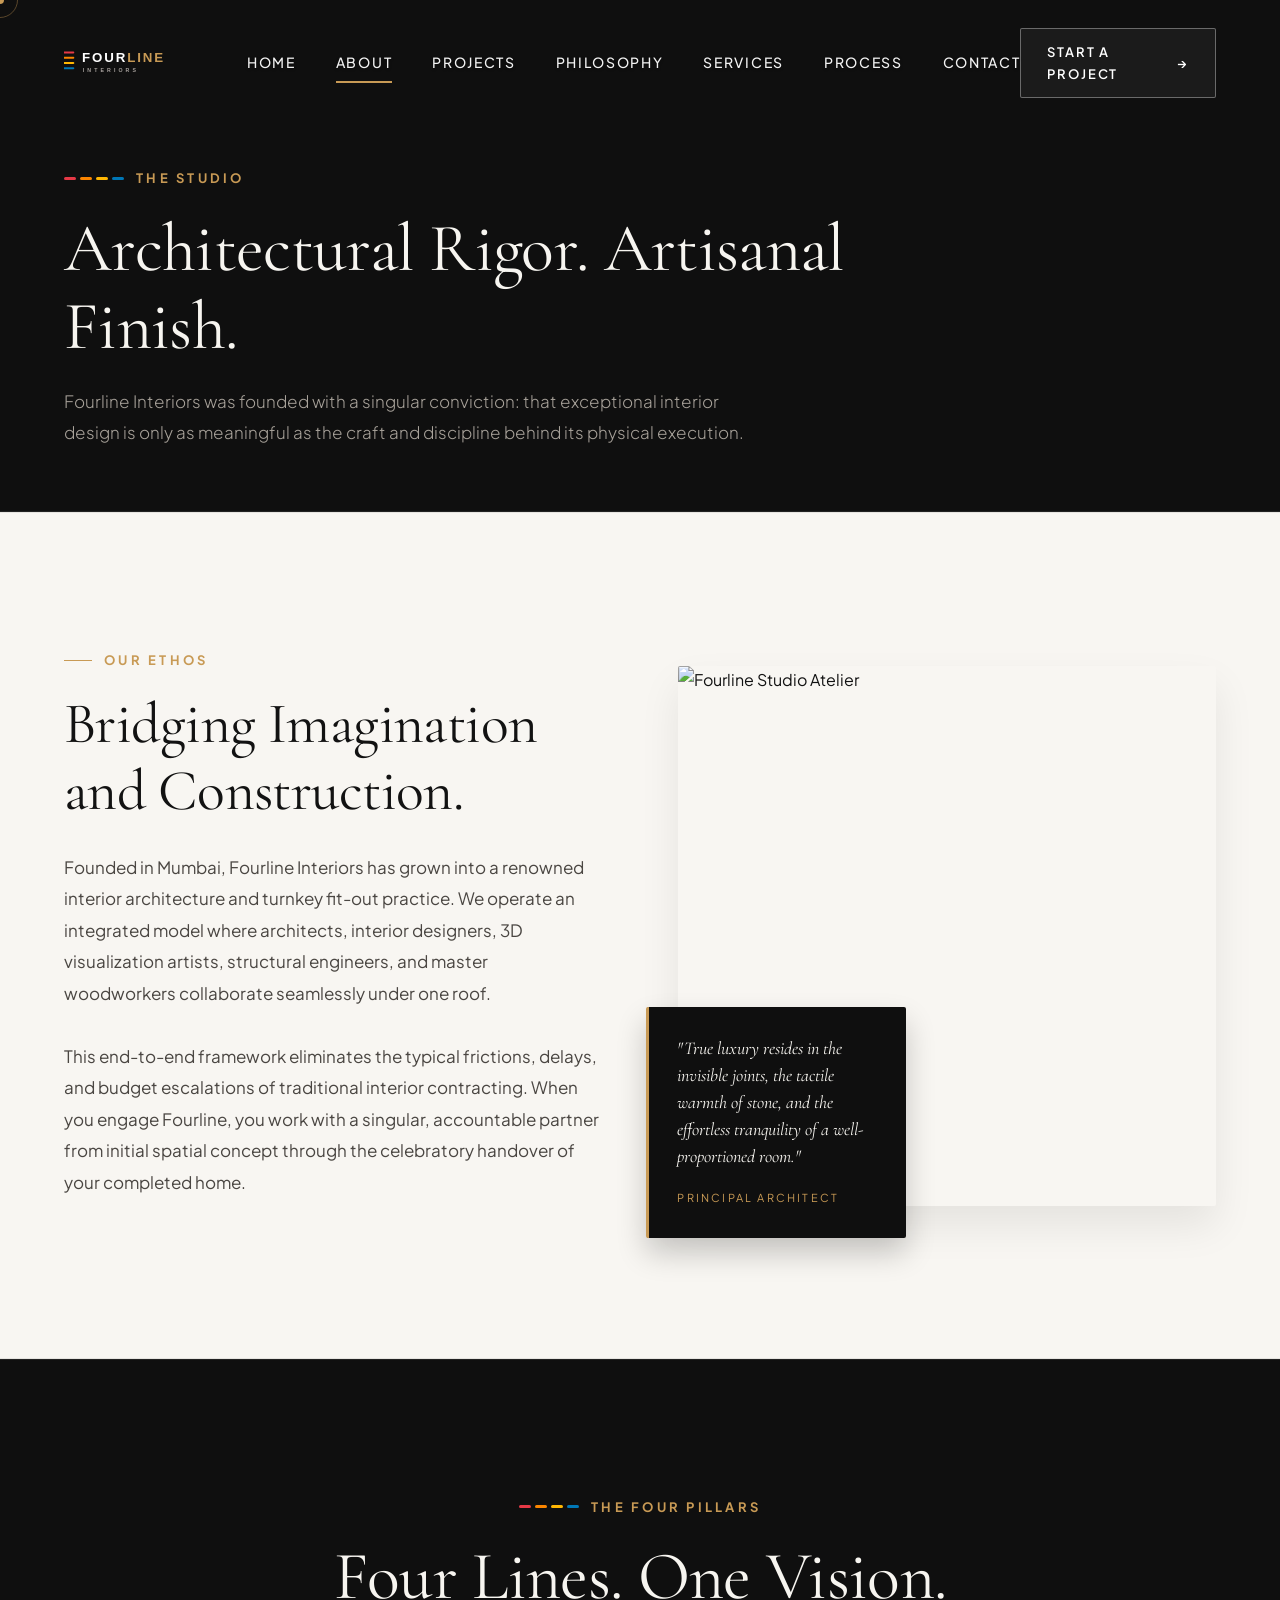
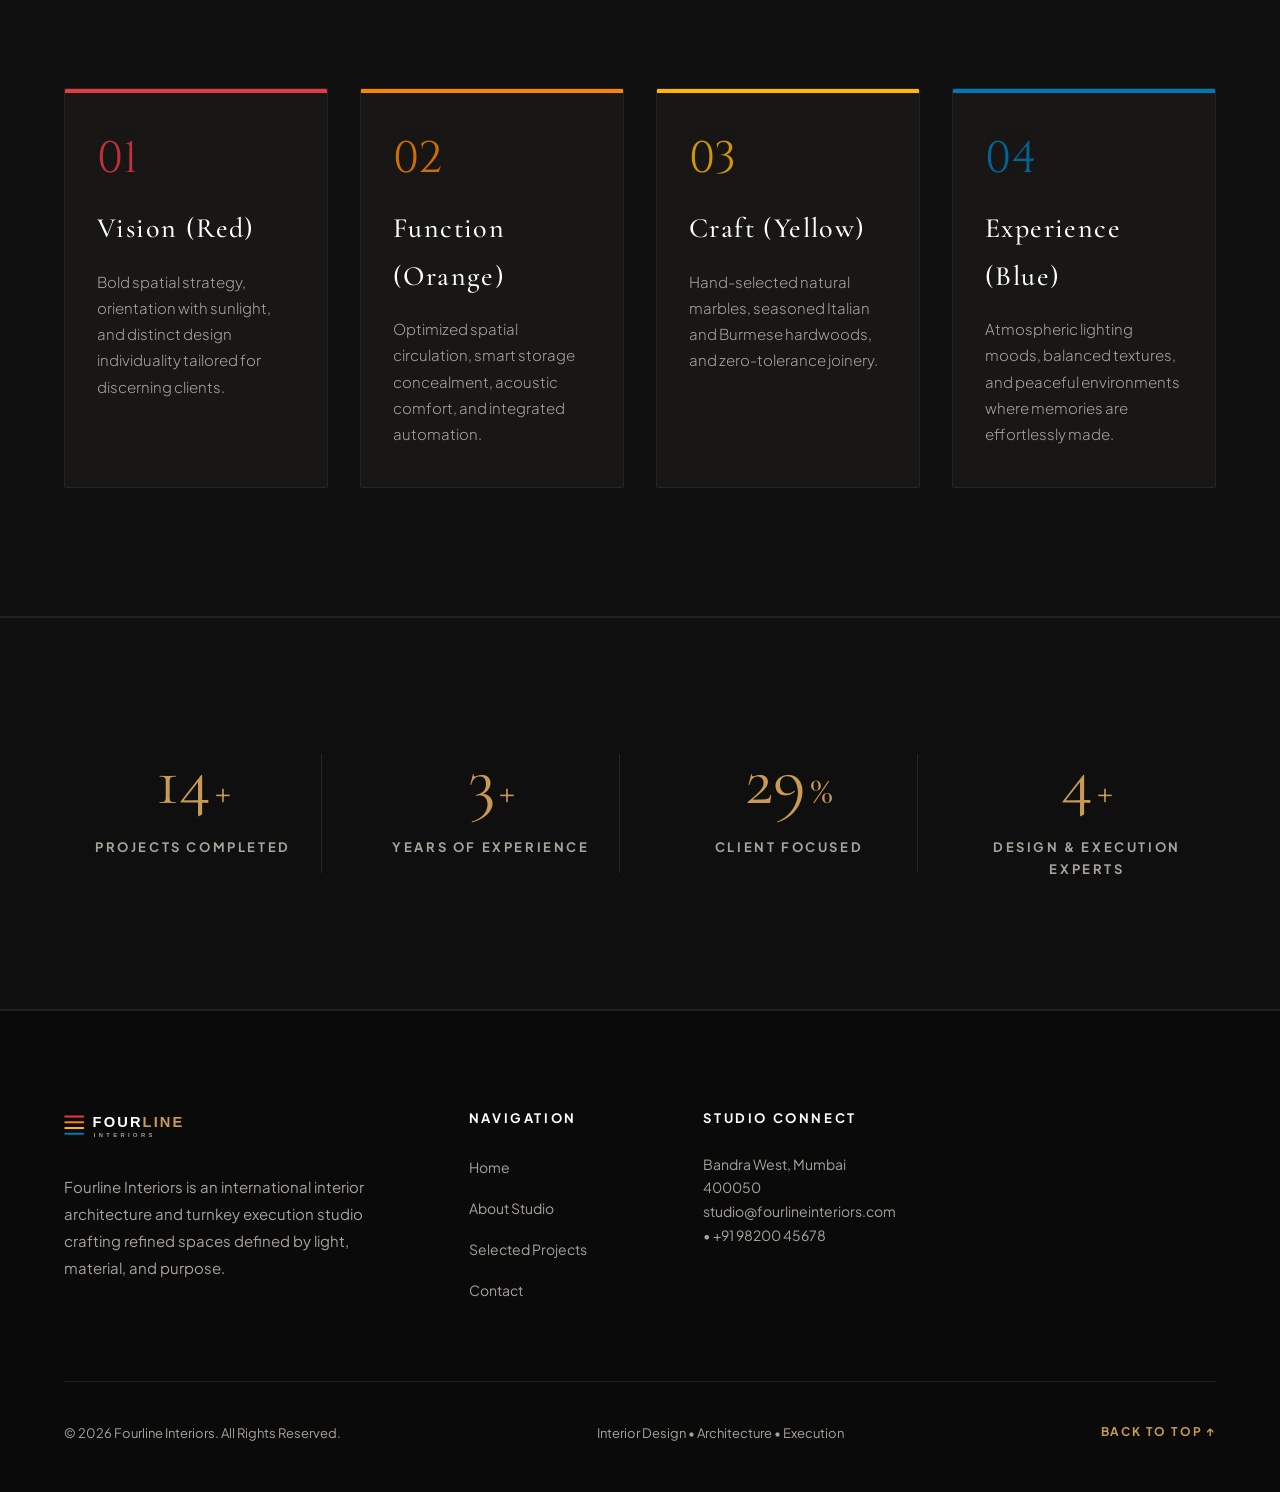
==== about.html @ 4334bdf6 "Initial commit: Luxury interior design & execution studio website for Fourline Interiors" ====
<!DOCTYPE html>
<html lang="en">
<head>
  <meta charset="UTF-8" />
  <meta name="viewport" content="width=device-width, initial-scale=1.0" />
  <meta name="description" content="About FOURLINE INTERIORS — Learn about our interior design philosophy, execution craftsmanship, leadership team, and material curation atelier." />
  <title>About Studio — FOURLINE INTERIORS</title>
  <link rel="icon" type="image/svg+xml" href="assets/logo.svg" />
  <link rel="stylesheet" href="css/style.css" />
</head>
<body>
  <!-- Custom Luxury Cursor -->
  <div class="custom-cursor"></div>
  <div class="cursor-follower"></div>

  <!-- Header -->
  <header class="site-header scrolled" id="mainHeader">
    <div class="header-container">
      <a href="index.html" class="brand-logo-link">
        <img src="assets/logo-white.svg" alt="Fourline Interiors Logo" class="logo-img" />
      </a>

      <nav class="nav-menu">
        <a href="index.html" class="nav-link">Home</a>
        <a href="about.html" class="nav-link active">About</a>
        <a href="projects.html" class="nav-link">Projects</a>
        <a href="index.html#concept" class="nav-link">Philosophy</a>
        <a href="index.html#services" class="nav-link">Services</a>
        <a href="index.html#process" class="nav-link">Process</a>
        <a href="contact.html" class="nav-link">Contact</a>
      </nav>

      <div class="header-actions">
        <a href="contact.html" class="btn-header-cta">
          <span>Start a Project</span>
          <span class="cta-arrow">→</span>
        </a>
        <button class="mobile-nav-toggle" aria-label="Toggle navigation menu">
          <span></span><span></span><span></span>
        </button>
      </div>
    </div>
  </header>

  <!-- Mobile Drawer Overlay -->
  <div class="mobile-drawer" id="mobileDrawer">
    <nav class="mobile-nav-links">
      <a href="index.html" class="mobile-nav-link"><span class="nav-num">01</span> Home</a>
      <a href="about.html" class="mobile-nav-link active"><span class="nav-num">02</span> About</a>
      <a href="projects.html" class="mobile-nav-link"><span class="nav-num">03</span> Selected Projects</a>
      <a href="index.html#concept" class="mobile-nav-link"><span class="nav-num">04</span> Fourline Concept</a>
      <a href="index.html#services" class="mobile-nav-link"><span class="nav-num">05</span> Services</a>
      <a href="contact.html" class="mobile-nav-link"><span class="nav-num">06</span> Contact</a>
    </nav>
  </div>

  <!-- Page Hero Banner -->
  <section class="section" style="background-color: var(--bg-dark); color: #FFFFFF; padding-top: 10rem; padding-bottom: 4rem; border-bottom: 1px solid rgba(255,255,255,0.08);">
    <div class="container">
      <div class="section-tag">
        <div class="fourline-brand-bar">
          <span class="line-1"></span>
          <span class="line-2"></span>
          <span class="line-3"></span>
          <span class="line-4"></span>
        </div>
        <span style="color: var(--gold-primary);">The Studio</span>
      </div>
      <h1 class="section-title light" style="max-width: 850px;">Architectural Rigor. Artisanal Finish.</h1>
      <p class="section-subtitle light" style="max-width: 700px;">
        Fourline Interiors was founded with a singular conviction: that exceptional interior design is only as meaningful as the craft and discipline behind its physical execution.
      </p>
    </div>
  </section>

  <!-- Studio Story Section -->
  <section class="section intro-section">
    <div class="container">
      <div class="intro-grid">
        <div>
          <div class="section-tag">
            <span class="tag-line"></span>
            <span>Our Ethos</span>
          </div>
          <h2 class="intro-lead-heading">Bridging Imagination and Construction.</h2>
          <p class="intro-text-body">
            Founded in Mumbai, Fourline Interiors has grown into a renowned interior architecture and turnkey fit-out practice. We operate an integrated model where architects, interior designers, 3D visualization artists, structural engineers, and master woodworkers collaborate seamlessly under one roof.
          </p>
          <p class="intro-text-body">
            This end-to-end framework eliminates the typical frictions, delays, and budget escalations of traditional interior contracting. When you engage Fourline, you work with a singular, accountable partner from initial spatial concept through the celebratory handover of your completed home.
          </p>
        </div>

        <div class="intro-right-image-wrapper">
          <img src="https://images.unsplash.com/photo-1600585154526-990dced4db0d?auto=format&fit=crop&w=1200&q=85" alt="Fourline Studio Atelier" class="intro-image-main" />
          <div class="intro-floating-card">
            <p class="card-quote">"True luxury resides in the invisible joints, the tactile warmth of stone, and the effortless tranquility of a well-proportioned room."</p>
            <span class="card-author">Principal Architect</span>
          </div>
        </div>
      </div>
    </div>
  </section>

  <!-- Fourline Concept Pillars -->
  <section class="section fourline-concept-section">
    <div class="container">
      <div class="concept-header-centered">
        <div class="section-tag" style="justify-content: center;">
          <div class="fourline-brand-bar">
            <span class="line-1"></span>
            <span class="line-2"></span>
            <span class="line-3"></span>
            <span class="line-4"></span>
          </div>
          <span style="color: var(--gold-primary);">The Four Pillars</span>
        </div>
        <h2 class="section-title light">Four Lines. One Vision.</h2>
      </div>

      <div class="concept-grid-four">
        <div class="concept-card pillar-vision">
          <div class="concept-number">01</div>
          <h3 class="concept-title">Vision (Red)</h3>
          <p class="concept-desc">Bold spatial strategy, orientation with sunlight, and distinct design individuality tailored for discerning clients.</p>
        </div>
        <div class="concept-card pillar-function">
          <div class="concept-number">02</div>
          <h3 class="concept-title">Function (Orange)</h3>
          <p class="concept-desc">Optimized spatial circulation, smart storage concealment, acoustic comfort, and integrated automation.</p>
        </div>
        <div class="concept-card pillar-craft">
          <div class="concept-number">03</div>
          <h3 class="concept-title">Craft (Yellow)</h3>
          <p class="concept-desc">Hand-selected natural marbles, seasoned Italian and Burmese hardwoods, and zero-tolerance joinery.</p>
        </div>
        <div class="concept-card pillar-experience">
          <div class="concept-number">04</div>
          <h3 class="concept-title">Experience (Blue)</h3>
          <p class="concept-desc">Atmospheric lighting moods, balanced textures, and peaceful environments where memories are effortlessly made.</p>
        </div>
      </div>
    </div>
  </section>

  <!-- Statistics -->
  <section class="stats-section">
    <div class="container">
      <div class="stats-grid">
        <div class="stat-box">
          <div class="stat-number-wrapper"><span class="stat-number" data-target="50">0</span><span class="stat-suffix">+</span></div>
          <div class="stat-label">Projects Completed</div>
        </div>
        <div class="stat-box">
          <div class="stat-number-wrapper"><span class="stat-number" data-target="10">0</span><span class="stat-suffix">+</span></div>
          <div class="stat-label">Years of Experience</div>
        </div>
        <div class="stat-box">
          <div class="stat-number-wrapper"><span class="stat-number" data-target="100">0</span><span class="stat-suffix">%</span></div>
          <div class="stat-label">Client Focused</div>
        </div>
        <div class="stat-box">
          <div class="stat-number-wrapper"><span class="stat-number" data-target="15">0</span><span class="stat-suffix">+</span></div>
          <div class="stat-label">Design & Execution Experts</div>
        </div>
      </div>
    </div>
  </section>

  <!-- Footer -->
  <footer class="site-footer">
    <div class="container">
      <div class="footer-top-grid">
        <div class="footer-brand-col">
          <img src="assets/logo-white.svg" alt="Fourline Interiors" class="footer-logo-img" />
          <p class="footer-tagline">
            Fourline Interiors is an international interior architecture and turnkey execution studio crafting refined spaces defined by light, material, and purpose.
          </p>
        </div>
        <div>
          <div class="footer-heading">Navigation</div>
          <ul class="footer-links">
            <li><a href="index.html" class="footer-link">Home</a></li>
            <li><a href="about.html" class="footer-link">About Studio</a></li>
            <li><a href="projects.html" class="footer-link">Selected Projects</a></li>
            <li><a href="contact.html" class="footer-link">Contact</a></li>
          </ul>
        </div>
        <div>
          <div class="footer-heading">Studio Connect</div>
          <p style="font-size: 0.875rem; margin-bottom: 1rem;">
            Bandra West, Mumbai 400050<br />
            studio@fourlineinteriors.com • +91 98200 45678
          </p>
        </div>
      </div>
      <div class="footer-bottom-row">
        <div>© 2026 Fourline Interiors. All Rights Reserved.</div>
        <div>Interior Design • Architecture • Execution</div>
        <a href="#mainHeader" class="back-to-top-btn">Back to top ↑</a>
      </div>
    </div>
  </footer>

  <script src="js/projects-data.js"></script>
  <script src="js/before-after.js"></script>
  <script src="js/main.js"></script>
</body>
</html>
---- css/style.css ----
/* ==========================================================================
   FOURLINE INTERIORS - LUXURY ARCHITECTURAL DESIGN SYSTEM
   ========================================================================== */

@import url('https://fonts.googleapis.com/css2?family=Cormorant+Garamond:ital,wght@0,300;0,400;0,500;0,600;0,700;1,400;1,600&family=Plus+Jakarta+Sans:wght@300;400;500;600;700;800&family=Cinzel:wght@400;500;600;700&display=swap');

:root {
  /* Core Backgrounds */
  --bg-primary: #FFFFFF;
  --bg-secondary: #F8F6F2;
  --bg-warm: #F2EDE4;
  --bg-dark: #0F0F0F;
  --bg-dark-surface: #181716;
  --bg-dark-card: #201F1D;
  
  /* Text & Typography */
  --text-primary: #121212;
  --text-secondary: #4A4642;
  --text-muted: #7E7870;
  --text-light: #F7F5F0;
  --text-light-muted: #A8A29A;
  
  /* Luxury Gold Accent */
  --gold-primary: #C89A55;
  --gold-hover: #D8AA67;
  --gold-dark: #A37936;
  --gold-subtle: rgba(200, 154, 85, 0.12);
  --gold-glow: rgba(200, 154, 85, 0.25);
  
  /* Fourline Iconic Brand Colors */
  --line-red: #E63946;
  --line-orange: #FB8500;
  --line-yellow: #FFB703;
  --line-blue: #0077B6;
  
  /* Architectural Borders */
  --border-subtle: rgba(18, 18, 18, 0.08);
  --border-medium: rgba(18, 18, 18, 0.16);
  --border-dark: rgba(255, 255, 255, 0.1);
  --border-dark-hover: rgba(200, 154, 85, 0.4);
  
  /* Typography Scale */
  --font-serif: 'Cormorant Garamond', 'Playfair Display', Georgia, serif;
  --font-sans: 'Plus Jakarta Sans', -apple-system, BlinkMacSystemFont, 'Segoe UI', Roboto, sans-serif;
  --font-display: 'Cinzel', serif;
  
  /* Layout Spacing */
  --container-max: 1440px;
  --container-pad: clamp(1.5rem, 5vw, 4.5rem);
  --section-pad: clamp(5rem, 10vw, 9rem);
  
  /* Transitions */
  --transition-smooth: all 0.5s cubic-bezier(0.16, 1, 0.3, 1);
  --transition-fast: all 0.25s cubic-bezier(0.16, 1, 0.3, 1);
}

/* ==========================================================================
   Base Reset & Global Styles
   ========================================================================== */

*, *::before, *::after {
  margin: 0;
  padding: 0;
  box-sizing: border-box;
}

html {
  scroll-behavior: smooth;
  font-size: 16px;
  -webkit-font-smoothing: antialiased;
  -moz-osx-font-smoothing: grayscale;
  background-color: var(--bg-primary);
  color: var(--text-primary);
}

body {
  font-family: var(--font-sans);
  line-height: 1.7;
  font-weight: 400;
  overflow-x: hidden;
  position: relative;
  background-color: var(--bg-primary);
}

img {
  max-width: 100%;
  height: auto;
  display: block;
  object-fit: cover;
}

a {
  color: inherit;
  text-decoration: none;
  transition: var(--transition-fast);
}

button {
  cursor: pointer;
  border: none;
  background: none;
  font-family: inherit;
  transition: var(--transition-smooth);
}

ul, ol {
  list-style: none;
}

/* Custom Selection */
::selection {
  background-color: var(--gold-primary);
  color: #FFFFFF;
}

/* Custom Scrollbar */
::-webkit-scrollbar {
  width: 8px;
}
::-webkit-scrollbar-track {
  background: #F4EFEA;
}
::-webkit-scrollbar-thumb {
  background: #C89A55;
  border-radius: 4px;
}
::-webkit-scrollbar-thumb:hover {
  background: #A37936;
}

/* Layout Containers */
.container {
  width: 100%;
  max-width: var(--container-max);
  margin-left: auto;
  margin-right: auto;
  padding-left: var(--container-pad);
  padding-right: var(--container-pad);
}

.section {
  padding-top: var(--section-pad);
  padding-bottom: var(--section-pad);
  position: relative;
}

/* Section Header Typography */
.section-tag {
  display: inline-flex;
  align-items: center;
  gap: 0.75rem;
  font-size: 0.8125rem;
  font-weight: 700;
  text-transform: uppercase;
  letter-spacing: 0.25em;
  color: var(--gold-primary);
  margin-bottom: 1.25rem;
}

.section-tag .tag-line {
  display: inline-block;
  width: 28px;
  height: 1.5px;
  background-color: var(--gold-primary);
}

.section-title {
  font-family: var(--font-serif);
  font-size: clamp(2.5rem, 5.5vw, 4.25rem);
  font-weight: 400;
  line-height: 1.15;
  color: var(--text-primary);
  margin-bottom: 1.25rem;
  letter-spacing: -0.01em;
}

.section-title.light {
  color: var(--text-light);
}

.section-subtitle {
  font-size: clamp(1.0625rem, 1.3vw, 1.25rem);
  color: var(--text-secondary);
  max-width: 680px;
  font-weight: 300;
  line-height: 1.8;
}

.section-subtitle.light {
  color: var(--text-light-muted);
}

/* 4-Color Brand Bar Micro-Component */
.fourline-brand-bar {
  display: inline-flex;
  gap: 4px;
  align-items: center;
}
.fourline-brand-bar span {
  display: inline-block;
  height: 3px;
  border-radius: 1.5px;
}
.fourline-brand-bar .line-1 { width: 12px; background: var(--line-red); }
.fourline-brand-bar .line-2 { width: 12px; background: var(--line-orange); }
.fourline-brand-bar .line-3 { width: 12px; background: var(--line-yellow); }
.fourline-brand-bar .line-4 { width: 12px; background: var(--line-blue); }

/* ==========================================================================
   Custom Luxury Cursor (Desktop)
   ========================================================================== */

.custom-cursor {
  position: fixed;
  top: 0;
  left: 0;
  width: 8px;
  height: 8px;
  background-color: var(--gold-primary);
  border-radius: 50%;
  pointer-events: none;
  z-index: 9999;
  transform: translate(-50%, -50%);
  transition: width 0.3s, height 0.3s, background-color 0.3s, opacity 0.3s;
  opacity: 0;
}

.cursor-follower {
  position: fixed;
  top: 0;
  left: 0;
  width: 36px;
  height: 36px;
  border: 1px solid rgba(200, 154, 85, 0.4);
  border-radius: 50%;
  pointer-events: none;
  z-index: 9998;
  transform: translate(-50%, -50%);
  transition: transform 0.15s ease-out, width 0.3s, height 0.3s, border-color 0.3s, background-color 0.3s, opacity 0.3s;
  opacity: 0;
}

body.cursor-active .custom-cursor,
body.cursor-active .cursor-follower {
  opacity: 1;
}

.cursor-hover .custom-cursor {
  width: 12px;
  height: 12px;
  background-color: var(--gold-hover);
}

.cursor-hover .cursor-follower {
  width: 60px;
  height: 60px;
  border-color: var(--gold-primary);
  background-color: rgba(200, 154, 85, 0.08);
}

.cursor-drag .cursor-follower {
  width: 70px;
  height: 70px;
  border-color: #FFFFFF;
  background-color: rgba(255, 255, 255, 0.2);
}

/* ==========================================================================
   Header & Navigation
   ========================================================================== */

.site-header {
  position: fixed;
  top: 0;
  left: 0;
  width: 100%;
  z-index: 1000;
  transition: padding 0.4s ease, background-color 0.4s ease, backdrop-filter 0.4s ease, border-color 0.4s ease, box-shadow 0.4s ease;
  padding: 1.75rem 0;
  background-color: transparent;
}

.site-header.scrolled {
  padding: 1rem 0;
  background-color: rgba(15, 15, 15, 0.88);
  backdrop-filter: blur(16px);
  -webkit-backdrop-filter: blur(16px);
  border-bottom: 1px solid rgba(255, 255, 255, 0.08);
  box-shadow: 0 10px 30px rgba(0, 0, 0, 0.25);
}

.header-container {
  display: flex;
  align-items: center;
  justify-content: space-between;
  max-width: var(--container-max);
  margin: 0 auto;
  padding: 0 var(--container-pad);
}

/* Header Logo */
.brand-logo-link {
  display: flex;
  align-items: center;
  gap: 0.875rem;
  z-index: 1002;
}

.brand-logo-link .logo-img {
  height: 38px;
  width: auto;
  transition: transform 0.3s ease;
}

.brand-logo-link:hover .logo-img {
  transform: scale(1.02);
}

/* Navigation Menu */
.nav-menu {
  display: flex;
  align-items: center;
  gap: 2.5rem;
}

.nav-link {
  font-size: 0.875rem;
  font-weight: 500;
  letter-spacing: 0.12em;
  text-transform: uppercase;
  color: rgba(255, 255, 255, 0.85);
  position: relative;
  padding: 0.5rem 0;
  transition: color 0.3s ease;
}

.site-header:not(.scrolled):not(.header-dark-mode) .nav-link {
  color: rgba(255, 255, 255, 0.95);
  text-shadow: 0 1px 3px rgba(0, 0, 0, 0.4);
}

.nav-link::after {
  content: '';
  position: absolute;
  bottom: 0;
  left: 0;
  width: 0%;
  height: 1.5px;
  background-color: var(--gold-primary);
  transition: width 0.35s cubic-bezier(0.16, 1, 0.3, 1);
}

.nav-link:hover {
  color: #FFFFFF;
}

.nav-link:hover::after,
.nav-link.active::after {
  width: 100%;
}

.nav-link.active {
  color: var(--gold-primary);
}

/* Header Actions */
.header-actions {
  display: flex;
  align-items: center;
  gap: 1.5rem;
}

.btn-header-cta {
  display: inline-flex;
  align-items: center;
  gap: 0.625rem;
  padding: 0.75rem 1.625rem;
  border: 1px solid rgba(255, 255, 255, 0.35);
  background: rgba(255, 255, 255, 0.05);
  color: #FFFFFF;
  font-size: 0.8125rem;
  font-weight: 600;
  letter-spacing: 0.14em;
  text-transform: uppercase;
  border-radius: 2px;
  transition: var(--transition-smooth);
}

.btn-header-cta:hover {
  border-color: var(--gold-primary);
  background-color: var(--gold-primary);
  color: #111111;
  box-shadow: 0 4px 20px rgba(200, 154, 85, 0.35);
  transform: translateY(-1px);
}

.btn-header-cta .cta-arrow {
  display: inline-block;
  transition: transform 0.3s ease;
}

.btn-header-cta:hover .cta-arrow {
  transform: translateX(3px);
}

/* Mobile Hamburger Toggle */
.mobile-nav-toggle {
  display: none;
  flex-direction: column;
  justify-content: space-between;
  width: 32px;
  height: 20px;
  background: none;
  border: none;
  cursor: pointer;
  z-index: 1002;
  padding: 0;
}

.mobile-nav-toggle span {
  display: block;
  height: 2px;
  width: 100%;
  background-color: #FFFFFF;
  border-radius: 1px;
  transition: transform 0.35s ease, opacity 0.35s ease, background-color 0.35s ease;
}

.mobile-nav-toggle.open span:nth-child(1) {
  transform: translateY(9px) rotate(45deg);
  background-color: var(--gold-primary);
}
.mobile-nav-toggle.open span:nth-child(2) {
  opacity: 0;
}
.mobile-nav-toggle.open span:nth-child(3) {
  transform: translateY(-9px) rotate(-45deg);
  background-color: var(--gold-primary);
}

/* Mobile Drawer Overlay */
.mobile-drawer {
  position: fixed;
  top: 0;
  left: 0;
  width: 100%;
  height: 100vh;
  background-color: var(--bg-dark);
  z-index: 1001;
  display: flex;
  flex-direction: column;
  justify-content: center;
  padding: 5rem 2rem 3rem;
  opacity: 0;
  visibility: hidden;
  transform: translateY(-10px);
  transition: opacity 0.4s ease, transform 0.4s ease, visibility 0.4s ease;
}

.mobile-drawer.open {
  opacity: 1;
  visibility: visible;
  transform: translateY(0);
}

.mobile-drawer .mobile-nav-links {
  display: flex;
  flex-direction: column;
  gap: 1.5rem;
  margin-bottom: 3rem;
}

.mobile-drawer .mobile-nav-link {
  font-family: var(--font-serif);
  font-size: 2.25rem;
  color: var(--text-light);
  display: flex;
  align-items: baseline;
  gap: 1rem;
}

.mobile-drawer .mobile-nav-link .nav-num {
  font-family: var(--font-sans);
  font-size: 0.875rem;
  color: var(--gold-primary);
  font-weight: 600;
  letter-spacing: 0.1em;
}

.mobile-drawer .mobile-nav-link:hover,
.mobile-drawer .mobile-nav-link.active {
  color: var(--gold-primary);
  padding-left: 0.75rem;
}

.mobile-drawer-footer {
  border-top: 1px solid rgba(255, 255, 255, 0.1);
  padding-top: 1.75rem;
  display: flex;
  flex-direction: column;
  gap: 1rem;
}

.mobile-drawer-contact {
  font-size: 0.875rem;
  color: var(--text-light-muted);
}

/* ==========================================================================
   Hero Section
   ========================================================================== */

.hero-section {
  position: relative;
  min-height: 100vh;
  display: flex;
  align-items: center;
  padding: 9rem 0 5rem;
  background-color: var(--bg-dark);
  overflow: hidden;
}

.hero-bg-wrapper {
  position: absolute;
  top: 0;
  left: 0;
  width: 100%;
  height: 100%;
  z-index: 1;
}

.hero-bg-image {
  width: 100%;
  height: 100%;
  object-fit: cover;
  object-position: center;
  transform: scale(1.04);
  animation: heroZoomIn 12s ease-out forwards;
}

@keyframes heroZoomIn {
  0% { transform: scale(1.12); }
  100% { transform: scale(1.02); }
}

.hero-overlay {
  position: absolute;
  top: 0;
  left: 0;
  width: 100%;
  height: 100%;
  background: linear-gradient(
    180deg,
    rgba(15, 15, 15, 0.75) 0%,
    rgba(15, 15, 15, 0.55) 50%,
    rgba(15, 15, 15, 0.9) 100%
  );
  z-index: 2;
}

.hero-content {
  position: relative;
  z-index: 10;
  max-width: 960px;
}

.hero-badge {
  display: inline-flex;
  align-items: center;
  gap: 0.875rem;
  padding: 0.5rem 1.25rem;
  background: rgba(255, 255, 255, 0.08);
  backdrop-filter: blur(10px);
  border: 1px solid rgba(255, 255, 255, 0.15);
  border-radius: 100px;
  font-size: 0.75rem;
  font-weight: 700;
  letter-spacing: 0.22em;
  text-transform: uppercase;
  color: var(--gold-primary);
  margin-bottom: 2rem;
}

.hero-headline {
  font-family: var(--font-serif);
  font-size: clamp(3rem, 7.2vw, 5.75rem);
  font-weight: 400;
  line-height: 1.08;
  letter-spacing: -0.02em;
  color: #FFFFFF;
  margin-bottom: 1.75rem;
  text-transform: uppercase;
}

.hero-headline span.gold-text {
  color: var(--gold-primary);
  font-style: italic;
  font-weight: 300;
}

.hero-paragraph {
  font-size: clamp(1.0625rem, 1.4vw, 1.3125rem);
  color: rgba(255, 255, 255, 0.82);
  max-width: 640px;
  line-height: 1.8;
  font-weight: 300;
  margin-bottom: 2.75rem;
}

.hero-cta-group {
  display: flex;
  flex-wrap: wrap;
  align-items: center;
  gap: 1.25rem;
}

/* Primary Button */
.btn-primary {
  display: inline-flex;
  align-items: center;
  justify-content: center;
  gap: 0.75rem;
  padding: 1.125rem 2.5rem;
  background-color: var(--gold-primary);
  color: #111111;
  font-size: 0.875rem;
  font-weight: 700;
  letter-spacing: 0.15em;
  text-transform: uppercase;
  border-radius: 2px;
  transition: var(--transition-smooth);
  border: 1px solid var(--gold-primary);
}

.btn-primary:hover {
  background-color: var(--gold-hover);
  border-color: var(--gold-hover);
  color: #111111;
  transform: translateY(-2px);
  box-shadow: 0 10px 25px rgba(200, 154, 85, 0.4);
}

/* Secondary Outlined Button */
.btn-secondary {
  display: inline-flex;
  align-items: center;
  justify-content: center;
  gap: 0.75rem;
  padding: 1.125rem 2.25rem;
  background: transparent;
  color: #FFFFFF;
  font-size: 0.875rem;
  font-weight: 600;
  letter-spacing: 0.15em;
  text-transform: uppercase;
  border-radius: 2px;
  border: 1px solid rgba(255, 255, 255, 0.35);
  transition: var(--transition-smooth);
}

.btn-secondary:hover {
  border-color: #FFFFFF;
  background-color: rgba(255, 255, 255, 0.12);
  color: #FFFFFF;
  transform: translateY(-2px);
}

/* Floating Studio Badge on Hero */
.hero-floating-meta {
  position: absolute;
  right: var(--container-pad);
  bottom: 4rem;
  z-index: 10;
  display: flex;
  align-items: center;
  gap: 1.5rem;
  background: rgba(18, 18, 18, 0.65);
  backdrop-filter: blur(12px);
  padding: 1.25rem 1.75rem;
  border: 1px solid rgba(255, 255, 255, 0.12);
  border-radius: 4px;
}

.hero-floating-meta .meta-item {
  display: flex;
  flex-direction: column;
}

.hero-floating-meta .meta-label {
  font-size: 0.6875rem;
  text-transform: uppercase;
  letter-spacing: 0.18em;
  color: var(--text-light-muted);
}

.hero-floating-meta .meta-value {
  font-size: 0.9375rem;
  font-weight: 700;
  color: var(--gold-primary);
}

.hero-floating-meta .meta-divider {
  width: 1px;
  height: 28px;
  background: rgba(255, 255, 255, 0.15);
}

/* Scroll Indicator */
.hero-scroll-indicator {
  position: absolute;
  left: var(--container-pad);
  bottom: 3.5rem;
  z-index: 10;
  display: flex;
  align-items: center;
  gap: 1rem;
  color: rgba(255, 255, 255, 0.6);
  font-size: 0.75rem;
  letter-spacing: 0.2em;
  text-transform: uppercase;
}

.hero-scroll-indicator .scroll-mouse {
  width: 20px;
  height: 32px;
  border: 1.5px solid rgba(255, 255, 255, 0.4);
  border-radius: 12px;
  position: relative;
}

.hero-scroll-indicator .scroll-wheel {
  position: absolute;
  top: 6px;
  left: 50%;
  transform: translateX(-50%);
  width: 3px;
  height: 6px;
  background-color: var(--gold-primary);
  border-radius: 2px;
  animation: scrollBob 2s infinite ease-in-out;
}

@keyframes scrollBob {
  0%, 100% { transform: translate(-50%, 0); opacity: 1; }
  50% { transform: translate(-50%, 10px); opacity: 0; }
}

/* ==========================================================================
   Brand Introduction (Split Screen)
   ========================================================================== */

.intro-section {
  background-color: var(--bg-secondary);
  border-top: 1px solid var(--border-subtle);
  border-bottom: 1px solid var(--border-subtle);
}

.intro-grid {
  display: grid;
  grid-template-columns: 1fr 1fr;
  gap: clamp(3rem, 6vw, 6rem);
  align-items: center;
}

.intro-left {
  position: relative;
}

.intro-section-num {
  font-family: var(--font-display);
  font-size: 4.5rem;
  line-height: 1;
  color: var(--gold-primary);
  opacity: 0.35;
  margin-bottom: 1rem;
}

.intro-lead-heading {
  font-family: var(--font-serif);
  font-size: clamp(2.5rem, 4.5vw, 3.75rem);
  font-weight: 400;
  line-height: 1.15;
  color: var(--text-primary);
  margin-bottom: 1.75rem;
  letter-spacing: -0.01em;
}

.intro-text-body {
  font-size: 1.0625rem;
  color: var(--text-secondary);
  line-height: 1.85;
  margin-bottom: 2rem;
}

.intro-pillars {
  display: grid;
  grid-template-columns: 1fr 1fr;
  gap: 1.5rem;
  margin-top: 2rem;
  padding-top: 2rem;
  border-top: 1px solid var(--border-subtle);
}

.pillar-item h4 {
  font-family: var(--font-serif);
  font-size: 1.25rem;
  color: var(--text-primary);
  margin-bottom: 0.35rem;
}

.pillar-item p {
  font-size: 0.875rem;
  color: var(--text-muted);
  line-height: 1.6;
}

.intro-right-image-wrapper {
  position: relative;
}

.intro-image-main {
  width: 100%;
  height: 540px;
  object-fit: cover;
  border-radius: 2px;
  box-shadow: 0 20px 40px rgba(0, 0, 0, 0.08);
}

.intro-floating-card {
  position: absolute;
  bottom: -2rem;
  left: -2rem;
  background-color: var(--bg-dark);
  color: #FFFFFF;
  padding: 1.75rem;
  max-width: 260px;
  border-radius: 2px;
  border-left: 3px solid var(--gold-primary);
  box-shadow: 0 15px 30px rgba(0, 0, 0, 0.2);
}

.intro-floating-card .card-quote {
  font-family: var(--font-serif);
  font-size: 1.125rem;
  font-style: italic;
  line-height: 1.5;
  color: var(--text-light);
  margin-bottom: 0.75rem;
}

.intro-floating-card .card-author {
  font-size: 0.6875rem;
  text-transform: uppercase;
  letter-spacing: 0.2em;
  color: var(--gold-primary);
}

/* ==========================================================================
   Featured Projects (Selected Projects)
   ========================================================================== */

.projects-section {
  background-color: var(--bg-primary);
}

.projects-header-wrapper {
  display: flex;
  flex-wrap: wrap;
  justify-content: space-between;
  align-items: flex-end;
  margin-bottom: 3.5rem;
  gap: 2rem;
}

.project-filter-tabs {
  display: flex;
  flex-wrap: wrap;
  gap: 0.5rem;
}

.filter-btn {
  padding: 0.625rem 1.25rem;
  font-size: 0.8125rem;
  font-weight: 600;
  letter-spacing: 0.12em;
  text-transform: uppercase;
  color: var(--text-muted);
  border: 1px solid var(--border-subtle);
  background: var(--bg-secondary);
  border-radius: 2px;
  transition: var(--transition-fast);
}

.filter-btn:hover {
  color: var(--text-primary);
  border-color: var(--border-medium);
}

.filter-btn.active {
  background-color: var(--text-primary);
  color: #FFFFFF;
  border-color: var(--text-primary);
}

/* Asymmetric Masonry Project Grid */
.projects-masonry-grid {
  display: grid;
  grid-template-columns: repeat(12, 1fr);
  gap: 2.5rem;
}

.project-card {
  position: relative;
  overflow: hidden;
  border-radius: 2px;
  background-color: var(--bg-secondary);
  transition: transform 0.5s cubic-bezier(0.16, 1, 0.3, 1), box-shadow 0.5s ease;
  cursor: pointer;
}

/* Asymmetric Column Spans */
.project-card:nth-child(1) { grid-column: span 7; }
.project-card:nth-child(2) { grid-column: span 5; }
.project-card:nth-child(3) { grid-column: span 5; }
.project-card:nth-child(4) { grid-column: span 7; }
.project-card:nth-child(5) { grid-column: span 6; }
.project-card:nth-child(6) { grid-column: span 6; }

.project-card:hover {
  transform: translateY(-6px);
  box-shadow: 0 25px 50px rgba(0, 0, 0, 0.12);
}

.project-image-box {
  position: relative;
  width: 100%;
  height: 480px;
  overflow: hidden;
}

.project-card:nth-child(1) .project-image-box,
.project-card:nth-child(4) .project-image-box {
  height: 520px;
}

.project-image-box img {
  width: 100%;
  height: 100%;
  object-fit: cover;
  transition: transform 0.8s cubic-bezier(0.16, 1, 0.3, 1);
}

.project-card:hover .project-image-box img {
  transform: scale(1.06);
}

.project-card-overlay {
  position: absolute;
  top: 0;
  left: 0;
  width: 100%;
  height: 100%;
  background: linear-gradient(
    180deg,
    rgba(18, 18, 18, 0) 40%,
    rgba(18, 18, 18, 0.85) 100%
  );
  opacity: 0.9;
  transition: opacity 0.4s ease;
}

.project-badge-top {
  position: absolute;
  top: 1.5rem;
  left: 1.5rem;
  background: rgba(18, 18, 18, 0.7);
  backdrop-filter: blur(8px);
  padding: 0.35rem 0.875rem;
  border-radius: 2px;
  font-size: 0.6875rem;
  font-weight: 700;
  letter-spacing: 0.18em;
  text-transform: uppercase;
  color: var(--gold-primary);
  border: 1px solid rgba(255, 255, 255, 0.1);
  z-index: 5;
}

.project-card-details {
  position: absolute;
  bottom: 0;
  left: 0;
  width: 100%;
  padding: 2rem;
  z-index: 5;
  color: #FFFFFF;
}

.project-meta-line {
  display: flex;
  align-items: center;
  gap: 0.75rem;
  font-size: 0.8125rem;
  color: var(--text-light-muted);
  text-transform: uppercase;
  letter-spacing: 0.15em;
  margin-bottom: 0.5rem;
}

.project-card-title {
  font-family: var(--font-serif);
  font-size: 1.875rem;
  font-weight: 400;
  line-height: 1.2;
  color: #FFFFFF;
  margin-bottom: 0.75rem;
  transition: color 0.3s ease;
}

.project-card:hover .project-card-title {
  color: var(--gold-primary);
}

.project-view-action {
  display: inline-flex;
  align-items: center;
  gap: 0.5rem;
  font-size: 0.75rem;
  font-weight: 700;
  letter-spacing: 0.2em;
  text-transform: uppercase;
  color: var(--gold-primary);
  opacity: 0;
  transform: translateY(10px);
  transition: all 0.3s ease;
}

.project-card:hover .project-view-action {
  opacity: 1;
  transform: translateY(0);
}

/* ==========================================================================
   Fourline Concept Section ("FOUR LINES. ONE VISION.")
   ========================================================================== */

.fourline-concept-section {
  background-color: var(--bg-dark);
  color: var(--text-light);
  border-top: 1px solid rgba(255, 255, 255, 0.08);
  border-bottom: 1px solid rgba(255, 255, 255, 0.08);
}

.concept-header-centered {
  text-align: center;
  max-width: 800px;
  margin: 0 auto 4.5rem;
}

.concept-grid-four {
  display: grid;
  grid-template-columns: repeat(4, 1fr);
  gap: 2rem;
}

.concept-card {
  background: var(--bg-dark-surface);
  border: 1px solid rgba(255, 255, 255, 0.06);
  padding: 3rem 2rem 2.5rem;
  position: relative;
  border-radius: 2px;
  transition: var(--transition-smooth);
  overflow: hidden;
}

.concept-card:hover {
  transform: translateY(-8px);
  border-color: rgba(255, 255, 255, 0.18);
  box-shadow: 0 20px 40px rgba(0, 0, 0, 0.4);
}

/* Specific Top Accent Lines matching brand identity */
.concept-card::before {
  content: '';
  position: absolute;
  top: 0;
  left: 0;
  width: 100%;
  height: 4px;
  transition: height 0.3s ease;
}

.concept-card.pillar-vision::before { background-color: var(--line-red); }
.concept-card.pillar-function::before { background-color: var(--line-orange); }
.concept-card.pillar-craft::before { background-color: var(--line-yellow); }
.concept-card.pillar-experience::before { background-color: var(--line-blue); }

.concept-card:hover::before {
  height: 6px;
}

.concept-number {
  font-family: var(--font-display);
  font-size: 2.75rem;
  line-height: 1;
  margin-bottom: 1.5rem;
  opacity: 0.8;
}

.concept-card.pillar-vision .concept-number { color: var(--line-red); }
.concept-card.pillar-function .concept-number { color: var(--line-orange); }
.concept-card.pillar-craft .concept-number { color: var(--line-yellow); }
.concept-card.pillar-experience .concept-number { color: var(--line-blue); }

.concept-title {
  font-family: var(--font-serif);
  font-size: 1.75rem;
  font-weight: 500;
  letter-spacing: 0.05em;
  margin-bottom: 1rem;
  color: #FFFFFF;
}

.concept-desc {
  font-size: 0.9375rem;
  color: var(--text-light-muted);
  line-height: 1.75;
  font-weight: 300;
}

/* ==========================================================================
   Services Section ("WHAT WE DO")
   ========================================================================== */

.services-section {
  background-color: var(--bg-warm);
}

.services-list {
  display: flex;
  flex-direction: column;
  margin-top: 3.5rem;
}

.service-item {
  display: grid;
  grid-template-columns: 80px 1.4fr 2fr 1fr;
  align-items: center;
  padding: 2.25rem 0;
  border-top: 1px solid var(--border-medium);
  transition: all 0.4s ease;
  position: relative;
  cursor: pointer;
}

.service-item:last-child {
  border-bottom: 1px solid var(--border-medium);
}

.service-item:hover {
  padding-left: 1.5rem;
  padding-right: 1.5rem;
  background-color: #FFFFFF;
}

.service-num {
  font-family: var(--font-display);
  font-size: 1.25rem;
  font-weight: 600;
  color: var(--gold-primary);
}

.service-name {
  font-family: var(--font-serif);
  font-size: 2rem;
  font-weight: 400;
  color: var(--text-primary);
  transition: color 0.3s ease;
}

.service-item:hover .service-name {
  color: var(--gold-dark);
}

.service-description {
  font-size: 1rem;
  color: var(--text-secondary);
  line-height: 1.7;
  padding-right: 2rem;
}

.service-action {
  text-align: right;
  font-size: 1.5rem;
  color: var(--gold-primary);
  transition: transform 0.3s ease;
}

.service-item:hover .service-action {
  transform: translateX(8px);
}

/* ==========================================================================
   Design Process ("FROM IDEA TO REALITY")
   ========================================================================== */

.process-section {
  background-color: var(--bg-primary);
}

.process-timeline {
  display: grid;
  grid-template-columns: repeat(5, 1fr);
  gap: 2rem;
  margin-top: 4.5rem;
  position: relative;
}

.process-timeline::before {
  content: '';
  position: absolute;
  top: 36px;
  left: 5%;
  width: 90%;
  height: 1.5px;
  background: var(--border-medium);
  z-index: 1;
}

.process-step {
  position: relative;
  z-index: 2;
}

.step-node {
  width: 72px;
  height: 72px;
  border-radius: 50%;
  background: #FFFFFF;
  border: 1.5px solid var(--border-medium);
  display: flex;
  align-items: center;
  justify-content: center;
  font-family: var(--font-display);
  font-size: 1.25rem;
  font-weight: 600;
  color: var(--gold-primary);
  margin-bottom: 2rem;
  transition: var(--transition-smooth);
  box-shadow: 0 4px 12px rgba(0, 0, 0, 0.04);
}

.process-step:hover .step-node {
  border-color: var(--gold-primary);
  background-color: var(--gold-primary);
  color: #111111;
  transform: scale(1.08);
  box-shadow: 0 10px 20px rgba(200, 154, 85, 0.3);
}

.step-title {
  font-family: var(--font-serif);
  font-size: 1.5rem;
  font-weight: 500;
  color: var(--text-primary);
  margin-bottom: 0.75rem;
}

.step-desc {
  font-size: 0.9375rem;
  color: var(--text-secondary);
  line-height: 1.7;
}

/* ==========================================================================
   Why Fourline Section
   ========================================================================== */

.why-section {
  background-color: var(--bg-secondary);
}

.why-grid {
  display: grid;
  grid-template-columns: 1.1fr 1fr;
  gap: 5rem;
  align-items: center;
}

.why-image-wrapper {
  position: relative;
}

.why-image {
  width: 100%;
  height: 600px;
  object-fit: cover;
  border-radius: 2px;
}

.why-image-badge {
  position: absolute;
  top: 2rem;
  right: 2rem;
  background: rgba(18, 18, 18, 0.85);
  backdrop-filter: blur(12px);
  color: #FFFFFF;
  padding: 1.25rem 1.75rem;
  border-radius: 2px;
  border: 1px solid rgba(255, 255, 255, 0.15);
}

.why-image-badge .badge-stat {
  font-family: var(--font-display);
  font-size: 2rem;
  font-weight: 700;
  color: var(--gold-primary);
  line-height: 1;
}

.why-image-badge .badge-txt {
  font-size: 0.75rem;
  text-transform: uppercase;
  letter-spacing: 0.15em;
  color: var(--text-light-muted);
}

.why-qualities-list {
  display: flex;
  flex-direction: column;
  gap: 2rem;
  margin-top: 2.5rem;
}

.why-quality-item {
  display: flex;
  gap: 1.5rem;
  align-items: flex-start;
  padding-bottom: 1.75rem;
  border-bottom: 1px solid var(--border-subtle);
}

.why-quality-item:last-child {
  border-bottom: none;
  padding-bottom: 0;
}

.why-num {
  font-family: var(--font-display);
  font-size: 1.125rem;
  font-weight: 600;
  color: var(--gold-primary);
  padding-top: 0.25rem;
}

.why-content h4 {
  font-family: var(--font-serif);
  font-size: 1.375rem;
  font-weight: 500;
  color: var(--text-primary);
  margin-bottom: 0.35rem;
}

.why-content p {
  font-size: 0.9375rem;
  color: var(--text-secondary);
  line-height: 1.65;
}

/* ==========================================================================
   Project Statistics (Dark Section with Counters)
   ========================================================================== */

.stats-section {
  background-color: var(--bg-dark);
  color: #FFFFFF;
  padding: 6rem 0;
  border-top: 1px solid rgba(255, 255, 255, 0.08);
  border-bottom: 1px solid rgba(255, 255, 255, 0.08);
}

.stats-grid {
  display: grid;
  grid-template-columns: repeat(4, 1fr);
  gap: 2.5rem;
}

.stat-box {
  text-align: center;
  padding: 2rem 1rem;
  position: relative;
}

.stat-box:not(:last-child)::after {
  content: '';
  position: absolute;
  top: 20%;
  right: 0;
  height: 60%;
  width: 1px;
  background: rgba(255, 255, 255, 0.1);
}

.stat-number-wrapper {
  display: flex;
  align-items: baseline;
  justify-content: center;
  gap: 0.25rem;
  margin-bottom: 0.75rem;
}

.stat-number {
  font-family: var(--font-serif);
  font-size: clamp(3.5rem, 5.5vw, 5rem);
  font-weight: 400;
  line-height: 1;
  color: var(--gold-primary);
}

.stat-suffix {
  font-family: var(--font-serif);
  font-size: 2.5rem;
  color: var(--gold-primary);
}

.stat-label {
  font-size: 0.8125rem;
  font-weight: 700;
  letter-spacing: 0.2em;
  text-transform: uppercase;
  color: var(--text-light-muted);
}

/* ==========================================================================
   Interactive Cost Estimator (Studio Value Calculator)
   ========================================================================== */

.calculator-section {
  background-color: var(--bg-primary);
  border-top: 1px solid var(--border-subtle);
}

.calculator-container-box {
  background: var(--bg-secondary);
  border: 1px solid var(--border-medium);
  border-radius: 4px;
  padding: clamp(2rem, 5vw, 4rem);
  margin-top: 3.5rem;
  box-shadow: 0 20px 40px rgba(0, 0, 0, 0.04);
}

.calc-grid {
  display: grid;
  grid-template-columns: 1.2fr 1fr;
  gap: 3.5rem;
}

.calc-options-col {
  display: flex;
  flex-direction: column;
  gap: 2rem;
}

.calc-group-title {
  font-size: 0.875rem;
  font-weight: 700;
  text-transform: uppercase;
  letter-spacing: 0.15em;
  color: var(--text-primary);
  margin-bottom: 1rem;
}

.calc-chips-grid {
  display: flex;
  flex-wrap: wrap;
  gap: 0.75rem;
}

.calc-chip {
  padding: 0.75rem 1.25rem;
  border: 1px solid var(--border-medium);
  background: #FFFFFF;
  border-radius: 2px;
  font-size: 0.875rem;
  font-weight: 600;
  color: var(--text-secondary);
  cursor: pointer;
  transition: var(--transition-fast);
}

.calc-chip:hover {
  border-color: var(--gold-primary);
  color: var(--text-primary);
}

.calc-chip.active {
  background: var(--text-primary);
  color: #FFFFFF;
  border-color: var(--text-primary);
}

.calc-slider-wrapper {
  margin-top: 0.5rem;
}

.calc-range-slider {
  width: 100%;
  height: 6px;
  border-radius: 3px;
  background: #DDD7CD;
  outline: none;
  -webkit-appearance: none;
  appearance: none;
}

.calc-range-slider::-webkit-slider-thumb {
  -webkit-appearance: none;
  appearance: none;
  width: 20px;
  height: 20px;
  border-radius: 50%;
  background: var(--gold-primary);
  cursor: pointer;
  box-shadow: 0 2px 8px rgba(0, 0, 0, 0.2);
}

.calc-area-value {
  display: flex;
  justify-content: space-between;
  margin-top: 0.75rem;
  font-size: 0.875rem;
  color: var(--text-muted);
}

.calc-result-card {
  background-color: var(--bg-dark);
  color: #FFFFFF;
  padding: 3rem 2.5rem;
  border-radius: 4px;
  display: flex;
  flex-direction: column;
  justify-content: space-between;
  border-top: 4px solid var(--gold-primary);
}

.calc-result-title {
  font-size: 0.8125rem;
  font-weight: 700;
  text-transform: uppercase;
  letter-spacing: 0.2em;
  color: var(--text-light-muted);
  margin-bottom: 0.5rem;
}

.calc-price-display {
  font-family: var(--font-serif);
  font-size: clamp(2.5rem, 4vw, 3.5rem);
  font-weight: 500;
  color: var(--gold-primary);
  line-height: 1.1;
  margin-bottom: 1rem;
}

.calc-breakdown-list {
  display: flex;
  flex-direction: column;
  gap: 0.875rem;
  margin: 1.5rem 0 2rem;
  padding: 1.5rem 0;
  border-top: 1px solid rgba(255, 255, 255, 0.1);
  border-bottom: 1px solid rgba(255, 255, 255, 0.1);
  font-size: 0.875rem;
  color: var(--text-light-muted);
}

.calc-breakdown-item {
  display: flex;
  justify-content: space-between;
}

.calc-breakdown-item span:last-child {
  color: #FFFFFF;
  font-weight: 600;
}

/* ==========================================================================
   Interactive Before & After Section
   ========================================================================== */

.before-after-section {
  background-color: var(--bg-secondary);
}

.before-after-container {
  position: relative;
  width: 100%;
  height: 600px;
  max-width: 1100px;
  margin: 3.5rem auto 0;
  overflow: hidden;
  border-radius: 4px;
  box-shadow: 0 25px 60px rgba(0, 0, 0, 0.15);
  user-select: none;
  cursor: ew-resize;
}

.ba-image-layer {
  position: absolute;
  top: 0;
  left: 0;
  width: 100%;
  height: 100%;
}

.ba-image-layer img {
  width: 100%;
  height: 100%;
  object-fit: cover;
  pointer-events: none;
}

.ba-before-wrapper {
  z-index: 1;
}

.ba-after-wrapper {
  z-index: 2;
  clip-path: polygon(50% 0, 100% 0, 100% 100%, 50% 100%);
  -webkit-clip-path: polygon(50% 0, 100% 0, 100% 100%, 50% 100%);
}

.ba-badge {
  position: absolute;
  bottom: 2rem;
  padding: 0.5rem 1.25rem;
  background: rgba(18, 18, 18, 0.8);
  backdrop-filter: blur(8px);
  color: #FFFFFF;
  font-size: 0.75rem;
  font-weight: 700;
  letter-spacing: 0.18em;
  text-transform: uppercase;
  border-radius: 2px;
  border: 1px solid rgba(255, 255, 255, 0.15);
  z-index: 5;
}

.ba-badge.badge-before { left: 2rem; color: #E63946; }
.ba-badge.badge-after { right: 2rem; color: var(--gold-primary); }

.ba-handle {
  position: absolute;
  top: 0;
  left: 50%;
  width: 4px;
  height: 100%;
  background-color: #FFFFFF;
  z-index: 10;
  transform: translateX(-50%);
  cursor: ew-resize;
}

.ba-handle-button {
  position: absolute;
  top: 50%;
  left: 50%;
  transform: translate(-50%, -50%);
  width: 48px;
  height: 48px;
  background-color: var(--gold-primary);
  color: #111111;
  border-radius: 50%;
  display: flex;
  align-items: center;
  justify-content: center;
  box-shadow: 0 4px 20px rgba(0, 0, 0, 0.35);
  border: 2px solid #FFFFFF;
}

/* ==========================================================================
   Testimonials Section
   ========================================================================== */

.testimonials-section {
  background-color: var(--bg-warm);
}

.testimonial-carousel-container {
  margin-top: 3.5rem;
  max-width: 900px;
  margin-left: auto;
  margin-right: auto;
  position: relative;
}

.testimonial-slide {
  background: #FFFFFF;
  padding: clamp(2.5rem, 5vw, 4.5rem);
  border-radius: 2px;
  box-shadow: 0 15px 35px rgba(0, 0, 0, 0.04);
  border-top: 3px solid var(--gold-primary);
  display: none;
}

.testimonial-slide.active {
  display: block;
  animation: fadeInTestimonial 0.6s ease;
}

@keyframes fadeInTestimonial {
  from { opacity: 0; transform: translateY(10px); }
  to { opacity: 1; transform: translateY(0); }
}

.testimonial-quote {
  font-family: var(--font-serif);
  font-size: clamp(1.375rem, 2.2vw, 1.875rem);
  font-style: italic;
  font-weight: 400;
  line-height: 1.6;
  color: var(--text-primary);
  margin-bottom: 2.25rem;
}

.testimonial-author-row {
  display: flex;
  justify-content: space-between;
  align-items: center;
  border-top: 1px solid var(--border-subtle);
  padding-top: 1.5rem;
}

.author-name {
  font-family: var(--font-sans);
  font-size: 1.0625rem;
  font-weight: 700;
  color: var(--text-primary);
}

.author-project {
  font-size: 0.8125rem;
  color: var(--text-muted);
  text-transform: uppercase;
  letter-spacing: 0.1em;
}

.testimonial-nav {
  display: flex;
  justify-content: center;
  align-items: center;
  gap: 1.25rem;
  margin-top: 2.5rem;
}

.t-nav-btn {
  width: 44px;
  height: 44px;
  border-radius: 50%;
  border: 1px solid var(--border-medium);
  background: #FFFFFF;
  color: var(--text-primary);
  display: flex;
  align-items: center;
  justify-content: center;
  transition: var(--transition-fast);
}

.t-nav-btn:hover {
  background: var(--gold-primary);
  border-color: var(--gold-primary);
  color: #111111;
}

/* ==========================================================================
   Visual Journal / Instagram Feed
   ========================================================================== */

.journal-section {
  background-color: var(--bg-primary);
}

.journal-grid {
  display: grid;
  grid-template-columns: repeat(6, 1fr);
  gap: 1.5rem;
  margin-top: 3.5rem;
}

.journal-item {
  position: relative;
  overflow: hidden;
  height: 280px;
  border-radius: 2px;
  cursor: pointer;
}

.journal-item img {
  width: 100%;
  height: 100%;
  object-fit: cover;
  transition: transform 0.6s ease;
}

.journal-item:hover img {
  transform: scale(1.08);
}

.journal-overlay {
  position: absolute;
  top: 0;
  left: 0;
  width: 100%;
  height: 100%;
  background: rgba(18, 18, 18, 0.75);
  display: flex;
  flex-direction: column;
  justify-content: center;
  align-items: center;
  text-align: center;
  padding: 1.5rem;
  opacity: 0;
  transition: opacity 0.3s ease;
  color: #FFFFFF;
}

.journal-item:hover .journal-overlay {
  opacity: 1;
}

.journal-overlay .insta-icon {
  color: var(--gold-primary);
  font-size: 1.5rem;
  margin-bottom: 0.5rem;
}

.journal-overlay .journal-title {
  font-family: var(--font-serif);
  font-size: 1.125rem;
  margin-bottom: 0.25rem;
}

.journal-overlay .journal-handle {
  font-size: 0.75rem;
  letter-spacing: 0.15em;
  color: var(--gold-primary);
}

.journal-cta-box {
  text-align: center;
  margin-top: 3.5rem;
}

/* ==========================================================================
   Contact CTA Section
   ========================================================================== */

.contact-section {
  position: relative;
  background-color: var(--bg-dark);
  color: #FFFFFF;
  padding: clamp(6rem, 12vw, 10rem) 0;
  overflow: hidden;
}

.contact-bg-image {
  position: absolute;
  top: 0;
  left: 0;
  width: 100%;
  height: 100%;
  object-fit: cover;
  opacity: 0.22;
  filter: grayscale(40%);
}

.contact-overlay-layer {
  position: absolute;
  top: 0;
  left: 0;
  width: 100%;
  height: 100%;
  background: radial-gradient(circle at center, rgba(15, 15, 15, 0.75) 0%, rgba(15, 15, 15, 0.95) 100%);
}

.contact-wrapper {
  position: relative;
  z-index: 10;
  display: grid;
  grid-template-columns: 1.1fr 1fr;
  gap: 5rem;
  align-items: center;
}

.contact-headline {
  font-family: var(--font-serif);
  font-size: clamp(2.75rem, 5.5vw, 4.5rem);
  font-weight: 400;
  line-height: 1.12;
  margin-bottom: 1.5rem;
  text-transform: uppercase;
}

.contact-lead {
  font-size: 1.125rem;
  color: var(--text-light-muted);
  line-height: 1.8;
  margin-bottom: 2.5rem;
  max-width: 520px;
}

.contact-info-list {
  display: flex;
  flex-direction: column;
  gap: 1.5rem;
}

.contact-info-item {
  display: flex;
  align-items: center;
  gap: 1.25rem;
}

.info-icon-box {
  width: 44px;
  height: 44px;
  border-radius: 50%;
  background: rgba(255, 255, 255, 0.06);
  border: 1px solid rgba(255, 255, 255, 0.12);
  display: flex;
  align-items: center;
  justify-content: center;
  color: var(--gold-primary);
}

.info-detail-text .info-type {
  font-size: 0.6875rem;
  text-transform: uppercase;
  letter-spacing: 0.18em;
  color: var(--text-light-muted);
}

.info-detail-text .info-val {
  font-size: 1.0625rem;
  font-weight: 600;
  color: #FFFFFF;
}

/* Contact Form Card */
.contact-form-card {
  background: var(--bg-dark-surface);
  border: 1px solid rgba(255, 255, 255, 0.1);
  padding: clamp(2rem, 4vw, 3rem);
  border-radius: 4px;
  box-shadow: 0 30px 60px rgba(0, 0, 0, 0.5);
  border-top: 3px solid var(--gold-primary);
}

.form-title {
  font-family: var(--font-serif);
  font-size: 1.875rem;
  margin-bottom: 1.75rem;
  color: #FFFFFF;
}

.form-group {
  margin-bottom: 1.25rem;
}

.form-label {
  display: block;
  font-size: 0.75rem;
  font-weight: 700;
  text-transform: uppercase;
  letter-spacing: 0.15em;
  color: var(--text-light-muted);
  margin-bottom: 0.5rem;
}

.form-input,
.form-select,
.form-textarea {
  width: 100%;
  padding: 0.875rem 1.125rem;
  background: rgba(255, 255, 255, 0.05);
  border: 1px solid rgba(255, 255, 255, 0.15);
  border-radius: 2px;
  color: #FFFFFF;
  font-family: inherit;
  font-size: 0.9375rem;
  transition: var(--transition-fast);
}

.form-input:focus,
.form-select:focus,
.form-textarea:focus {
  outline: none;
  border-color: var(--gold-primary);
  background: rgba(255, 255, 255, 0.08);
}

.form-select option {
  background: var(--bg-dark);
  color: #FFFFFF;
}

.form-textarea {
  resize: vertical;
  min-height: 100px;
}

/* Form Toast/Status message */
.form-status-msg {
  display: none;
  padding: 1rem;
  border-radius: 2px;
  margin-top: 1rem;
  font-size: 0.875rem;
  text-align: center;
}
.form-status-msg.success {
  display: block;
  background: rgba(42, 157, 143, 0.2);
  border: 1px solid var(--line-blue);
  color: #72efdd;
}

/* ==========================================================================
   Footer
   ========================================================================== */

.site-footer {
  background-color: #0A0A0A;
  color: var(--text-light-muted);
  padding: 6rem 0 3rem;
  border-top: 1px solid rgba(255, 255, 255, 0.08);
}

.footer-top-grid {
  display: grid;
  grid-template-columns: 2fr 1fr 1fr 1.5fr;
  gap: 4rem;
  margin-bottom: 4.5rem;
}

.footer-brand-col .footer-logo-img {
  height: 42px;
  margin-bottom: 1.5rem;
}

.footer-brand-col .footer-tagline {
  font-size: 0.9375rem;
  line-height: 1.8;
  max-width: 320px;
  margin-bottom: 1.75rem;
}

.footer-heading {
  font-size: 0.8125rem;
  font-weight: 700;
  text-transform: uppercase;
  letter-spacing: 0.2em;
  color: #FFFFFF;
  margin-bottom: 1.5rem;
}

.footer-links {
  display: flex;
  flex-direction: column;
  gap: 0.875rem;
}

.footer-link {
  font-size: 0.875rem;
  color: var(--text-light-muted);
  transition: color 0.3s ease;
}

.footer-link:hover {
  color: var(--gold-primary);
}

.footer-social-links {
  display: flex;
  gap: 1rem;
  margin-top: 1rem;
}

.social-icon-btn {
  width: 40px;
  height: 40px;
  border-radius: 50%;
  border: 1px solid rgba(255, 255, 255, 0.15);
  display: flex;
  align-items: center;
  justify-content: center;
  color: #FFFFFF;
  transition: var(--transition-fast);
}

.social-icon-btn:hover {
  border-color: var(--gold-primary);
  background-color: var(--gold-primary);
  color: #111111;
}

.footer-bottom-row {
  display: flex;
  justify-content: space-between;
  align-items: center;
  padding-top: 2.5rem;
  border-top: 1px solid rgba(255, 255, 255, 0.08);
  font-size: 0.8125rem;
}

.back-to-top-btn {
  display: flex;
  align-items: center;
  gap: 0.5rem;
  color: var(--gold-primary);
  font-size: 0.75rem;
  font-weight: 700;
  letter-spacing: 0.15em;
  text-transform: uppercase;
}

/* ==========================================================================
   Project Detail Modal View
   ========================================================================== */

.project-modal {
  position: fixed;
  top: 0;
  left: 0;
  width: 100%;
  height: 100%;
  background: rgba(10, 10, 10, 0.88);
  backdrop-filter: blur(16px);
  z-index: 2000;
  display: flex;
  justify-content: center;
  align-items: center;
  padding: 2rem;
  opacity: 0;
  visibility: hidden;
  transition: opacity 0.4s ease, visibility 0.4s ease;
}

.project-modal.open {
  opacity: 1;
  visibility: visible;
}

.modal-content-wrapper {
  background: #151515;
  color: #FFFFFF;
  width: 100%;
  max-width: 1100px;
  max-height: 90vh;
  overflow-y: auto;
  border-radius: 4px;
  border: 1px solid rgba(255, 255, 255, 0.12);
  position: relative;
  box-shadow: 0 35px 80px rgba(0, 0, 0, 0.8);
}

.modal-close-btn {
  position: sticky;
  top: 1.5rem;
  right: 1.5rem;
  float: right;
  z-index: 50;
  width: 44px;
  height: 44px;
  border-radius: 50%;
  background: rgba(18, 18, 18, 0.85);
  border: 1px solid rgba(255, 255, 255, 0.2);
  color: #FFFFFF;
  display: flex;
  align-items: center;
  justify-content: center;
  cursor: pointer;
  transition: var(--transition-fast);
}

.modal-close-btn:hover {
  background: var(--gold-primary);
  color: #111111;
  transform: rotate(90deg);
}

.modal-hero-image {
  width: 100%;
  height: 480px;
  object-fit: cover;
}

.modal-body-padding {
  padding: clamp(2rem, 5vw, 4rem);
}

.modal-meta-chips {
  display: flex;
  flex-wrap: wrap;
  gap: 0.75rem;
  margin-bottom: 1.5rem;
}

.modal-chip {
  padding: 0.35rem 0.875rem;
  background: rgba(255, 255, 255, 0.08);
  border: 1px solid rgba(255, 255, 255, 0.15);
  border-radius: 2px;
  font-size: 0.75rem;
  font-weight: 700;
  letter-spacing: 0.15em;
  text-transform: uppercase;
  color: var(--gold-primary);
}

.modal-project-title {
  font-family: var(--font-serif);
  font-size: clamp(2rem, 4vw, 3.25rem);
  line-height: 1.15;
  margin-bottom: 1rem;
}

.modal-project-tagline {
  font-size: 1.125rem;
  color: var(--text-light-muted);
  margin-bottom: 2.5rem;
  font-weight: 300;
}

.modal-specs-grid {
  display: grid;
  grid-template-columns: repeat(4, 1fr);
  gap: 1.5rem;
  background: rgba(255, 255, 255, 0.03);
  border: 1px solid rgba(255, 255, 255, 0.08);
  padding: 1.75rem;
  border-radius: 2px;
  margin-bottom: 3rem;
}

.modal-spec-item .spec-lbl {
  font-size: 0.6875rem;
  text-transform: uppercase;
  letter-spacing: 0.18em;
  color: var(--text-light-muted);
}

.modal-spec-item .spec-val {
  font-size: 1.125rem;
  font-weight: 700;
  color: var(--gold-primary);
  margin-top: 0.25rem;
}

.modal-narrative-grid {
  display: grid;
  grid-template-columns: 1.5fr 1fr;
  gap: 3rem;
  margin-bottom: 3rem;
}

.modal-materials-list {
  display: grid;
  grid-template-columns: 1fr 1fr;
  gap: 1rem;
  margin-top: 1rem;
}

.material-chip-item {
  display: flex;
  align-items: center;
  gap: 0.75rem;
  background: rgba(255, 255, 255, 0.05);
  padding: 0.75rem 1rem;
  border-radius: 2px;
  border: 1px solid rgba(255, 255, 255, 0.08);
}

.material-color-swatch {
  width: 18px;
  height: 18px;
  border-radius: 50%;
  border: 1px solid rgba(255, 255, 255, 0.3);
}

.modal-gallery-grid {
  display: grid;
  grid-template-columns: repeat(2, 1fr);
  gap: 1.5rem;
  margin-top: 2rem;
}

.modal-gallery-grid img {
  width: 100%;
  height: 320px;
  object-fit: cover;
  border-radius: 2px;
}

/* ==========================================================================
   Responsive Media Queries
   ========================================================================== */

@media (max-width: 1024px) {
  .nav-menu {
    display: none;
  }
  .mobile-nav-toggle {
    display: flex;
  }
  .intro-grid,
  .why-grid,
  .contact-wrapper,
  .calc-grid {
    grid-template-columns: 1fr;
    gap: 3.5rem;
  }
  .concept-grid-four {
    grid-template-columns: repeat(2, 1fr);
  }
  .service-item {
    grid-template-columns: 60px 1.5fr 2fr;
  }
  .service-action {
    display: none;
  }
  .process-timeline {
    grid-template-columns: 1fr;
    gap: 2.5rem;
  }
  .process-timeline::before {
    display: none;
  }
  .stats-grid {
    grid-template-columns: repeat(2, 1fr);
  }
  .stat-box:nth-child(2)::after {
    display: none;
  }
  .journal-grid {
    grid-template-columns: repeat(3, 1fr);
  }
  .footer-top-grid {
    grid-template-columns: 1fr 1fr;
    gap: 3rem;
  }
  .modal-specs-grid {
    grid-template-columns: repeat(2, 1fr);
  }
  .modal-narrative-grid {
    grid-template-columns: 1fr;
  }
}

@media (max-width: 768px) {
  .hero-headline {
    font-size: 2.75rem;
  }
  .hero-floating-meta {
    display: none;
  }
  .project-card:nth-child(n) {
    grid-column: span 12;
  }
  .project-image-box {
    height: 380px !important;
  }
  .concept-grid-four {
    grid-template-columns: 1fr;
  }
  .service-item {
    grid-template-columns: 1fr;
    gap: 0.75rem;
  }
  .service-description {
    padding-right: 0;
  }
  .stats-grid {
    grid-template-columns: 1fr;
  }
  .stat-box::after {
    display: none !important;
  }
  .journal-grid {
    grid-template-columns: repeat(2, 1fr);
  }
  .footer-top-grid {
    grid-template-columns: 1fr;
  }
  .footer-bottom-row {
    flex-direction: column;
    gap: 1.25rem;
    text-align: center;
  }
  .before-after-container {
    height: 400px;
  }
  .modal-specs-grid {
    grid-template-columns: 1fr;
  }
  .modal-gallery-grid {
    grid-template-columns: 1fr;
  }
}
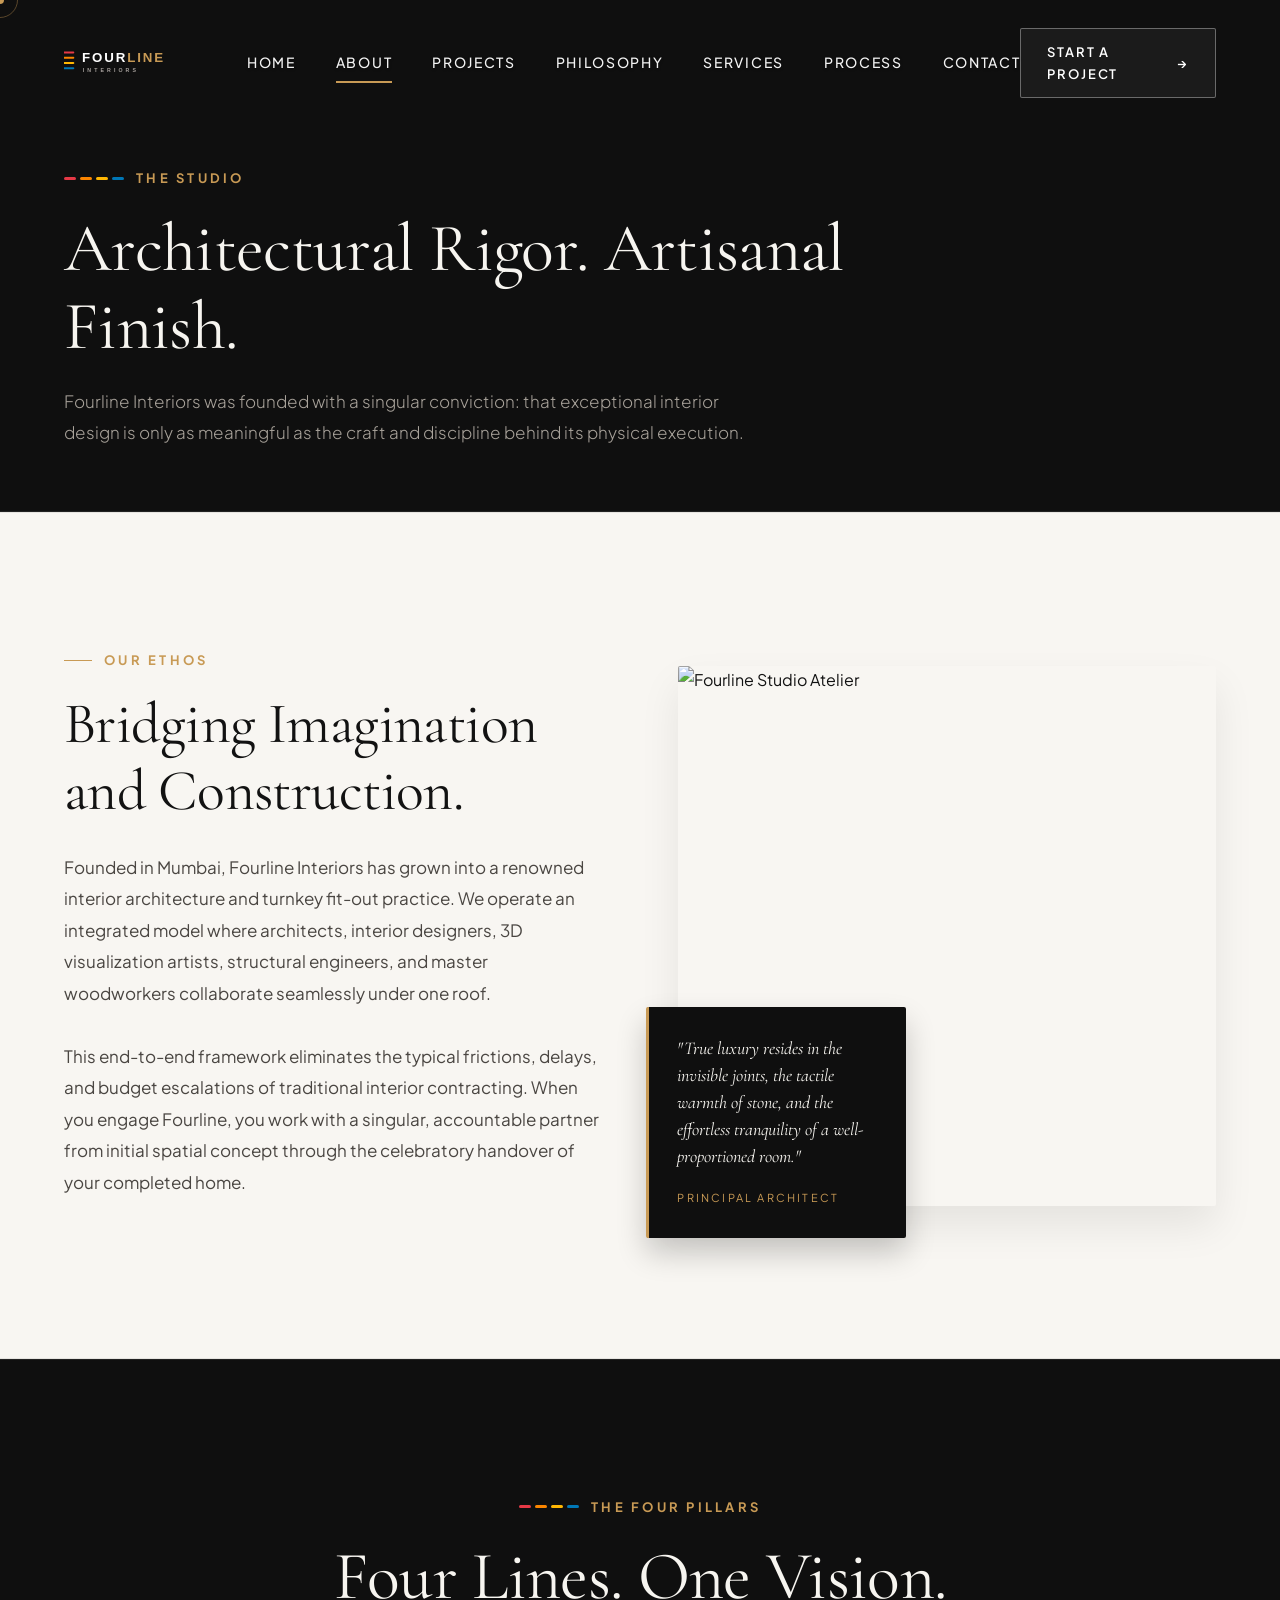
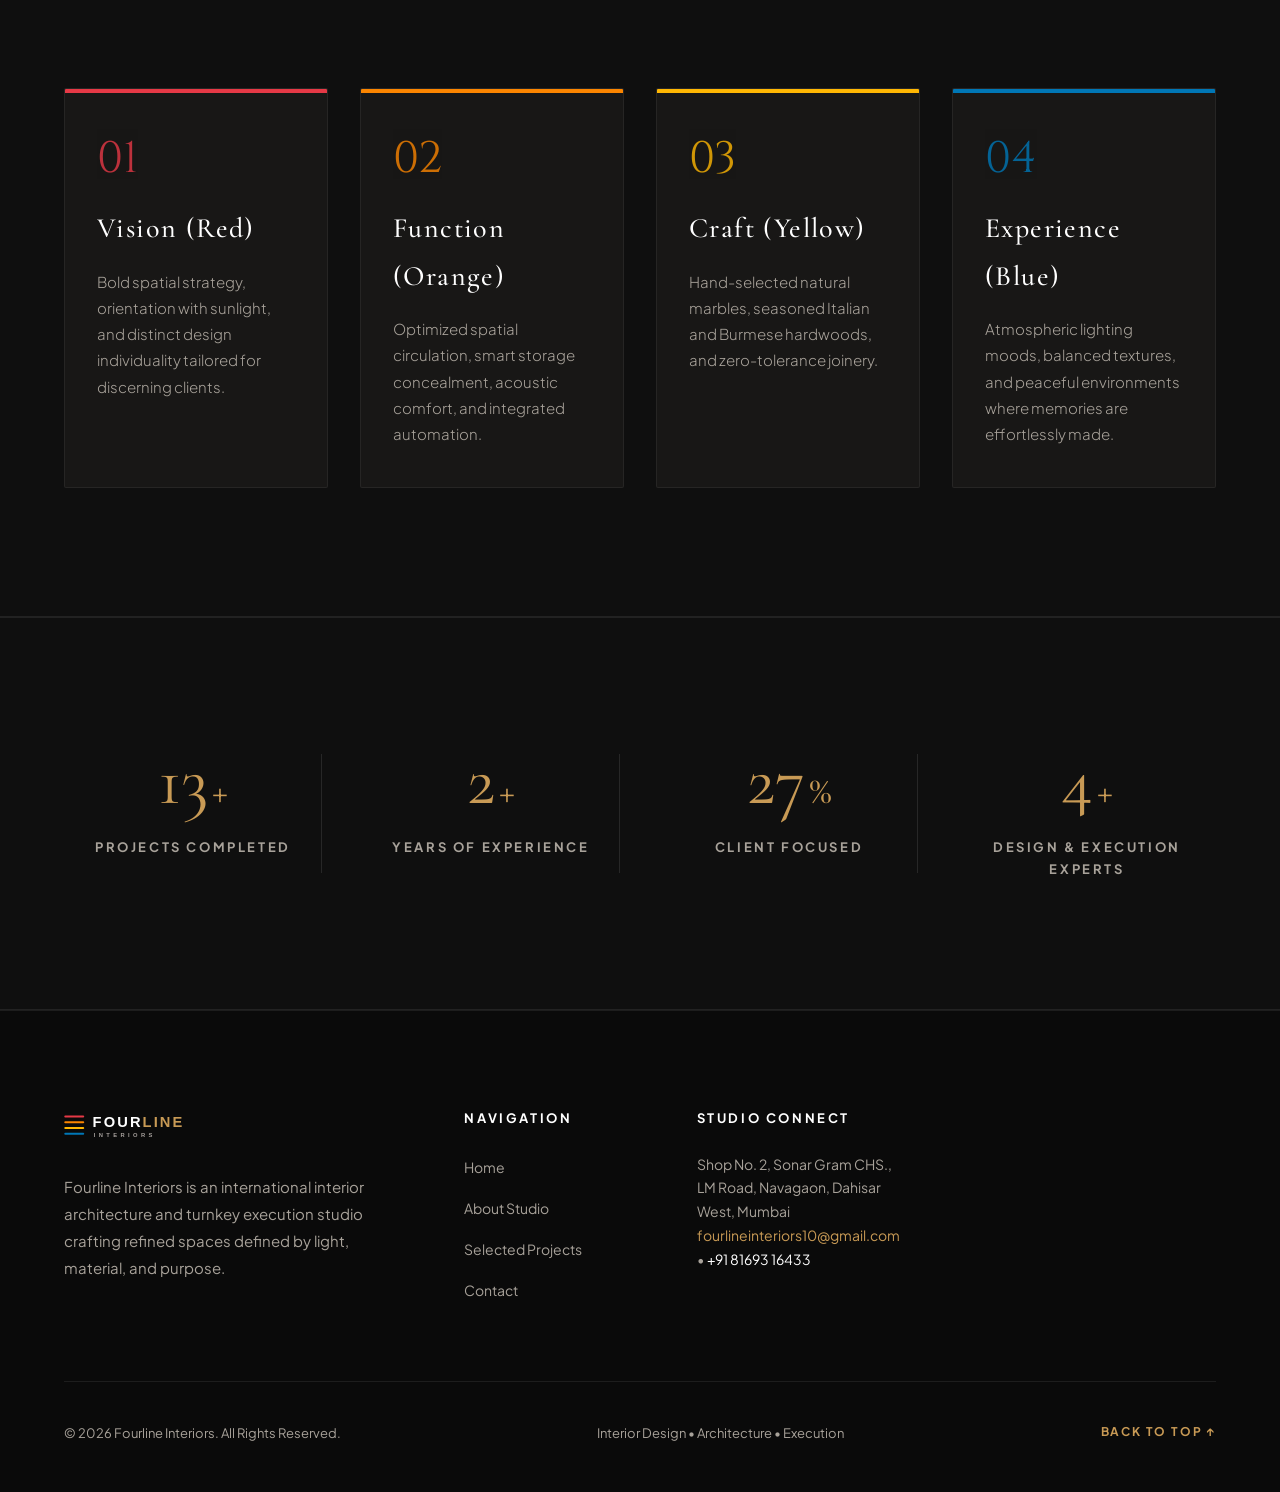
==== commit 70e1c1e3: "Update official studio contact details, phone, email, and Dahisar West Mumbai address" ====
--- a/about.html
+++ b/about.html
@@ -188,9 +188,9 @@
         </div>
         <div>
           <div class="footer-heading">Studio Connect</div>
-          <p style="font-size: 0.875rem; margin-bottom: 1rem;">
-            Bandra West, Mumbai 400050<br />
-            studio@fourlineinteriors.com • +91 98200 45678
+          <p style="font-size: 0.875rem; margin-bottom: 1rem; line-height: 1.7;">
+            Shop No. 2, Sonar Gram CHS., LM Road, Navagaon, Dahisar West, Mumbai<br />
+            <a href="mailto:fourlineinteriors10@gmail.com" style="color: var(--gold-primary);">fourlineinteriors10@gmail.com</a> • <a href="tel:+918169316433" style="color: #FFFFFF;">+91 81693 16433</a>
           </p>
         </div>
       </div>
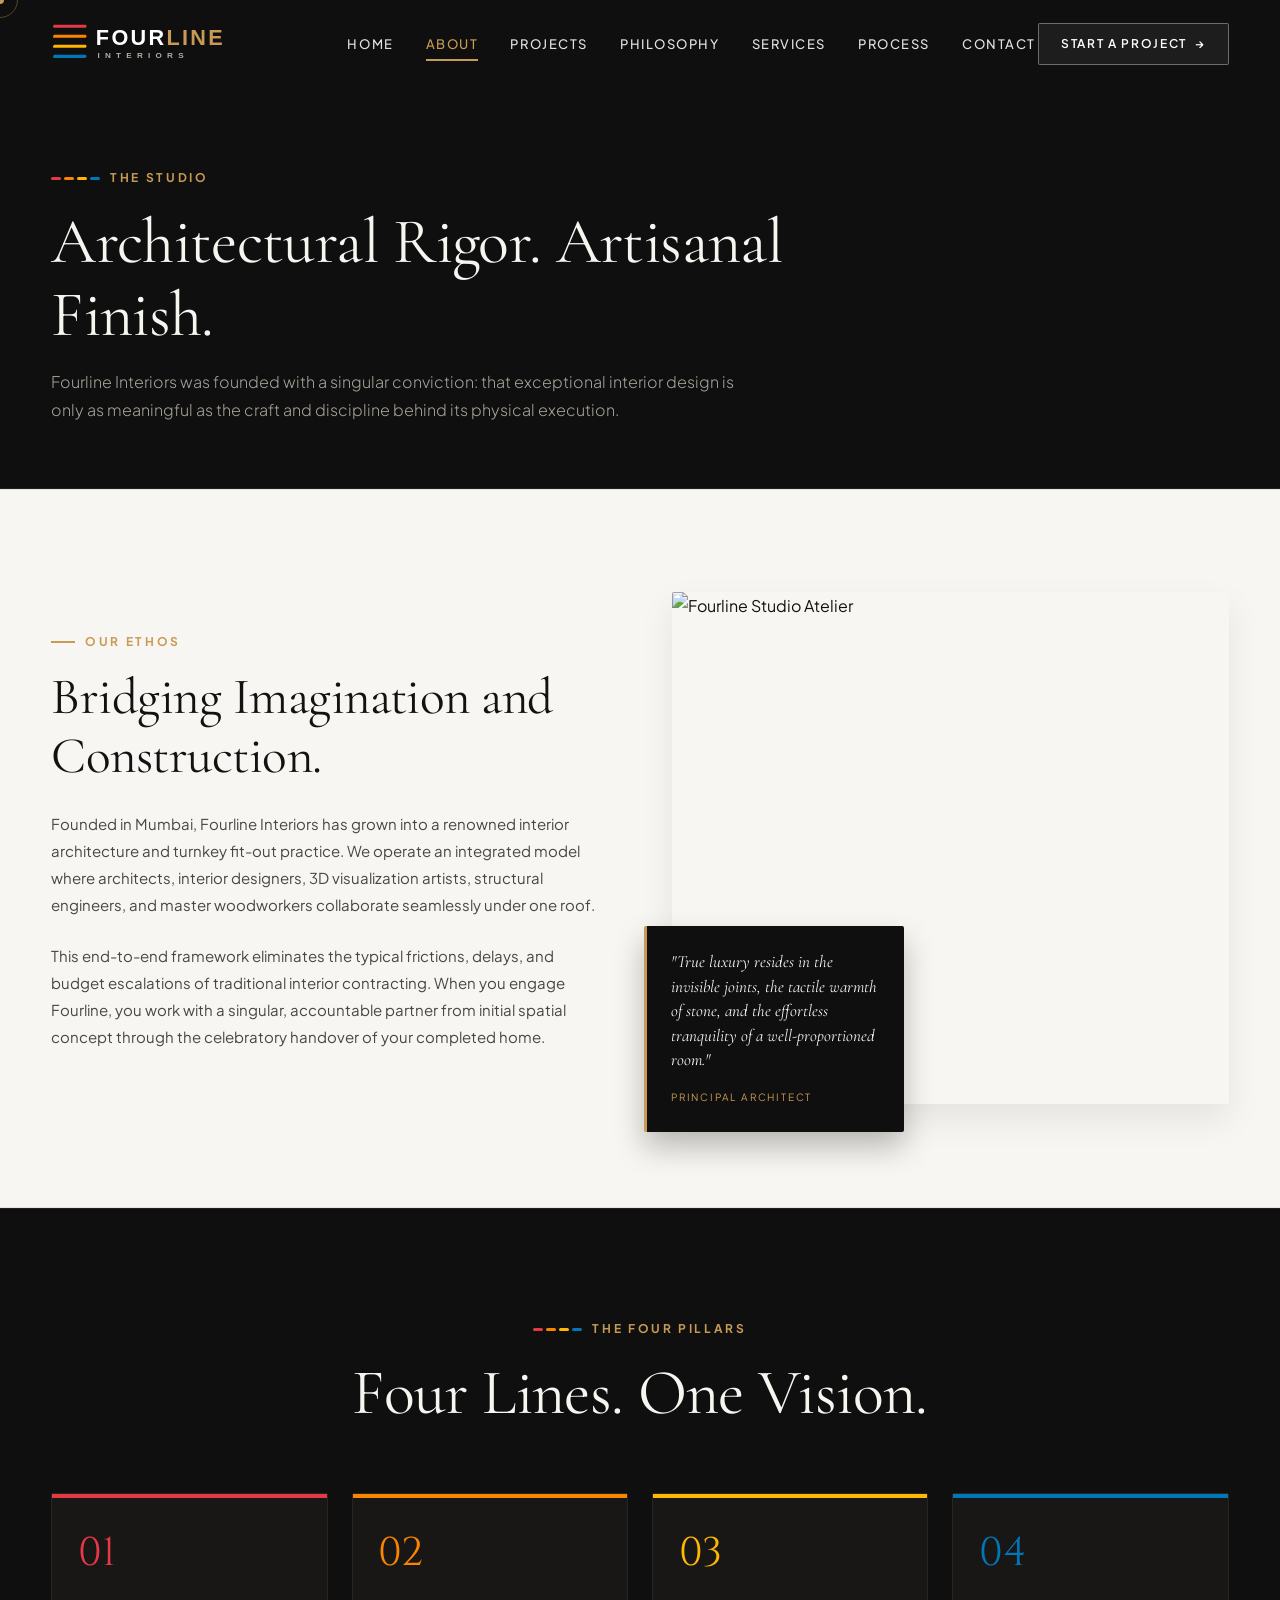
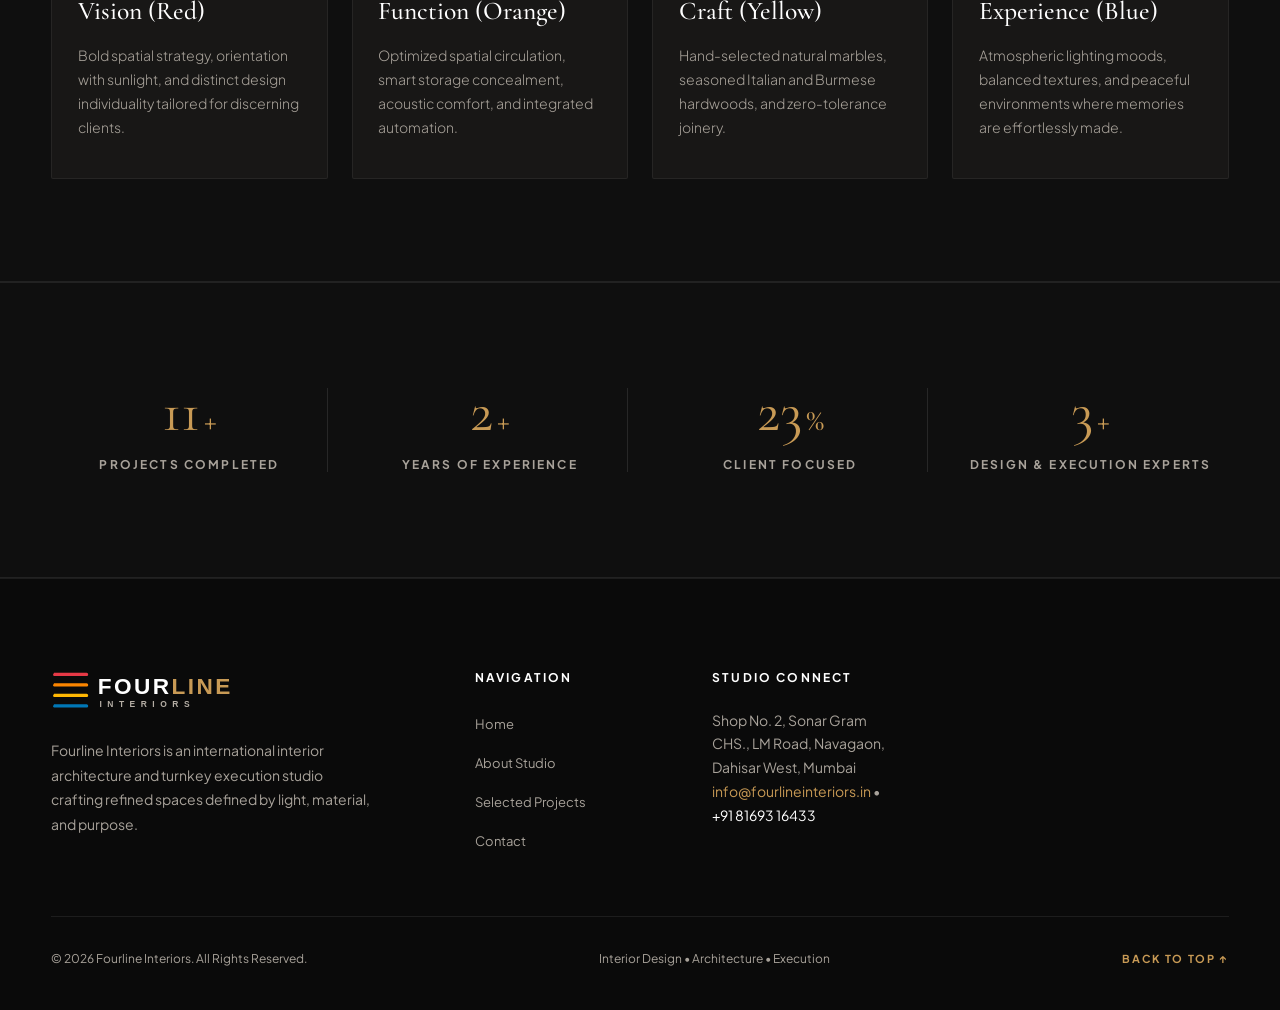
==== commit 6377376e: "Update official studio email to info@fourlineinteriors.in across all pages" ====
--- a/about.html
+++ b/about.html
@@ -190,7 +190,7 @@
           <div class="footer-heading">Studio Connect</div>
           <p style="font-size: 0.875rem; margin-bottom: 1rem; line-height: 1.7;">
             Shop No. 2, Sonar Gram CHS., LM Road, Navagaon, Dahisar West, Mumbai<br />
-            <a href="mailto:fourlineinteriors10@gmail.com" style="color: var(--gold-primary);">fourlineinteriors10@gmail.com</a> • <a href="tel:+918169316433" style="color: #FFFFFF;">+91 81693 16433</a>
+            <a href="mailto:info@fourlineinteriors.in" style="color: var(--gold-primary);">info@fourlineinteriors.in</a> • <a href="tel:+918169316433" style="color: #FFFFFF;">+91 81693 16433</a>
           </p>
         </div>
       </div>
--- a/css/style.css
+++ b/css/style.css
@@ -46,12 +46,12 @@
   
   /* Layout Spacing */
   --container-max: 1440px;
-  --container-pad: clamp(1.5rem, 5vw, 4.5rem);
-  --section-pad: clamp(5rem, 10vw, 9rem);
+  --container-pad: clamp(1rem, 4vw, 3.5rem);
+  --section-pad: clamp(3.5rem, 8vw, 8rem);
   
   /* Transitions */
-  --transition-smooth: all 0.5s cubic-bezier(0.16, 1, 0.3, 1);
-  --transition-fast: all 0.25s cubic-bezier(0.16, 1, 0.3, 1);
+  --transition-smooth: all 0.4s cubic-bezier(0.16, 1, 0.3, 1);
+  --transition-fast: all 0.2s cubic-bezier(0.16, 1, 0.3, 1);
 }
 
 /* ==========================================================================
@@ -80,6 +80,7 @@
   overflow-x: hidden;
   position: relative;
   background-color: var(--bg-primary);
+  width: 100%;
 }
 
 img {
@@ -107,15 +108,14 @@
   list-style: none;
 }
 
-/* Custom Selection */
 ::selection {
   background-color: var(--gold-primary);
   color: #FFFFFF;
 }
 
-/* Custom Scrollbar */
 ::-webkit-scrollbar {
-  width: 8px;
+  width: 7px;
+  height: 7px;
 }
 ::-webkit-scrollbar-track {
   background: #F4EFEA;
@@ -148,29 +148,29 @@
 .section-tag {
   display: inline-flex;
   align-items: center;
-  gap: 0.75rem;
-  font-size: 0.8125rem;
+  gap: 0.625rem;
+  font-size: 0.75rem;
   font-weight: 700;
   text-transform: uppercase;
-  letter-spacing: 0.25em;
-  color: var(--gold-primary);
-  margin-bottom: 1.25rem;
+  letter-spacing: 0.22em;
+  color: var(--gold-primary);
+  margin-bottom: 1rem;
 }
 
 .section-tag .tag-line {
   display: inline-block;
-  width: 28px;
+  width: 24px;
   height: 1.5px;
   background-color: var(--gold-primary);
 }
 
 .section-title {
   font-family: var(--font-serif);
-  font-size: clamp(2.5rem, 5.5vw, 4.25rem);
+  font-size: clamp(2rem, 5vw, 4rem);
   font-weight: 400;
   line-height: 1.15;
   color: var(--text-primary);
-  margin-bottom: 1.25rem;
+  margin-bottom: 1rem;
   letter-spacing: -0.01em;
 }
 
@@ -179,11 +179,11 @@
 }
 
 .section-subtitle {
-  font-size: clamp(1.0625rem, 1.3vw, 1.25rem);
+  font-size: clamp(0.9375rem, 1.25vw, 1.1875rem);
   color: var(--text-secondary);
   max-width: 680px;
   font-weight: 300;
-  line-height: 1.8;
+  line-height: 1.75;
 }
 
 .section-subtitle.light {
@@ -193,7 +193,7 @@
 /* 4-Color Brand Bar Micro-Component */
 .fourline-brand-bar {
   display: inline-flex;
-  gap: 4px;
+  gap: 3px;
   align-items: center;
 }
 .fourline-brand-bar span {
@@ -201,13 +201,13 @@
   height: 3px;
   border-radius: 1.5px;
 }
-.fourline-brand-bar .line-1 { width: 12px; background: var(--line-red); }
-.fourline-brand-bar .line-2 { width: 12px; background: var(--line-orange); }
-.fourline-brand-bar .line-3 { width: 12px; background: var(--line-yellow); }
-.fourline-brand-bar .line-4 { width: 12px; background: var(--line-blue); }
+.fourline-brand-bar .line-1 { width: 10px; background: var(--line-red); }
+.fourline-brand-bar .line-2 { width: 10px; background: var(--line-orange); }
+.fourline-brand-bar .line-3 { width: 10px; background: var(--line-yellow); }
+.fourline-brand-bar .line-4 { width: 10px; background: var(--line-blue); }
 
 /* ==========================================================================
-   Custom Luxury Cursor (Desktop)
+   Custom Luxury Cursor (Desktop only)
    ========================================================================== */
 
 .custom-cursor {
@@ -236,7 +236,7 @@
   pointer-events: none;
   z-index: 9998;
   transform: translate(-50%, -50%);
-  transition: transform 0.15s ease-out, width 0.3s, height 0.3s, border-color 0.3s, background-color 0.3s, opacity 0.3s;
+  transition: transform 0.15s ease-out, width 0.3s, height 0.3s, opacity 0.3s;
   opacity: 0;
 }
 
@@ -252,17 +252,17 @@
 }
 
 .cursor-hover .cursor-follower {
-  width: 60px;
-  height: 60px;
+  width: 54px;
+  height: 54px;
   border-color: var(--gold-primary);
   background-color: rgba(200, 154, 85, 0.08);
 }
 
-.cursor-drag .cursor-follower {
-  width: 70px;
-  height: 70px;
-  border-color: #FFFFFF;
-  background-color: rgba(255, 255, 255, 0.2);
+@media (pointer: coarse), (max-width: 1024px) {
+  .custom-cursor,
+  .cursor-follower {
+    display: none !important;
+  }
 }
 
 /* ==========================================================================
@@ -275,18 +275,18 @@
   left: 0;
   width: 100%;
   z-index: 1000;
-  transition: padding 0.4s ease, background-color 0.4s ease, backdrop-filter 0.4s ease, border-color 0.4s ease, box-shadow 0.4s ease;
-  padding: 1.75rem 0;
+  transition: padding 0.35s ease, background-color 0.35s ease, backdrop-filter 0.35s ease, box-shadow 0.35s ease;
+  padding: 1.25rem 0;
   background-color: transparent;
 }
 
 .site-header.scrolled {
-  padding: 1rem 0;
-  background-color: rgba(15, 15, 15, 0.88);
+  padding: 0.875rem 0;
+  background-color: rgba(15, 15, 15, 0.92);
   backdrop-filter: blur(16px);
   -webkit-backdrop-filter: blur(16px);
   border-bottom: 1px solid rgba(255, 255, 255, 0.08);
-  box-shadow: 0 10px 30px rgba(0, 0, 0, 0.25);
+  box-shadow: 0 10px 30px rgba(0, 0, 0, 0.3);
 }
 
 .header-container {
@@ -298,45 +298,37 @@
   padding: 0 var(--container-pad);
 }
 
-/* Header Logo */
 .brand-logo-link {
   display: flex;
   align-items: center;
-  gap: 0.875rem;
   z-index: 1002;
 }
 
 .brand-logo-link .logo-img {
-  height: 38px;
+  height: 48px;
   width: auto;
-  transition: transform 0.3s ease;
-}
-
-.brand-logo-link:hover .logo-img {
-  transform: scale(1.02);
-}
-
-/* Navigation Menu */
+  transition: transform 0.3s ease, height 0.3s ease;
+}
+
+.site-header.scrolled .brand-logo-link .logo-img {
+  height: 40px;
+}
+
 .nav-menu {
   display: flex;
   align-items: center;
-  gap: 2.5rem;
+  gap: clamp(1.25rem, 2.5vw, 2.5rem);
 }
 
 .nav-link {
-  font-size: 0.875rem;
+  font-size: 0.8125rem;
   font-weight: 500;
   letter-spacing: 0.12em;
   text-transform: uppercase;
-  color: rgba(255, 255, 255, 0.85);
+  color: rgba(255, 255, 255, 0.88);
   position: relative;
-  padding: 0.5rem 0;
-  transition: color 0.3s ease;
-}
-
-.site-header:not(.scrolled):not(.header-dark-mode) .nav-link {
-  color: rgba(255, 255, 255, 0.95);
-  text-shadow: 0 1px 3px rgba(0, 0, 0, 0.4);
+  padding: 0.35rem 0;
+  transition: color 0.25s ease;
 }
 
 .nav-link::after {
@@ -347,7 +339,7 @@
   width: 0%;
   height: 1.5px;
   background-color: var(--gold-primary);
-  transition: width 0.35s cubic-bezier(0.16, 1, 0.3, 1);
+  transition: width 0.3s cubic-bezier(0.16, 1, 0.3, 1);
 }
 
 .nav-link:hover {
@@ -363,27 +355,27 @@
   color: var(--gold-primary);
 }
 
-/* Header Actions */
 .header-actions {
   display: flex;
   align-items: center;
-  gap: 1.5rem;
+  gap: 1rem;
 }
 
 .btn-header-cta {
   display: inline-flex;
   align-items: center;
-  gap: 0.625rem;
-  padding: 0.75rem 1.625rem;
+  gap: 0.5rem;
+  padding: 0.625rem 1.375rem;
   border: 1px solid rgba(255, 255, 255, 0.35);
-  background: rgba(255, 255, 255, 0.05);
-  color: #FFFFFF;
-  font-size: 0.8125rem;
+  background: rgba(255, 255, 255, 0.06);
+  color: #FFFFFF;
+  font-size: 0.75rem;
   font-weight: 600;
   letter-spacing: 0.14em;
   text-transform: uppercase;
   border-radius: 2px;
   transition: var(--transition-smooth);
+  white-space: nowrap;
 }
 
 .btn-header-cta:hover {
@@ -391,50 +383,43 @@
   background-color: var(--gold-primary);
   color: #111111;
   box-shadow: 0 4px 20px rgba(200, 154, 85, 0.35);
-  transform: translateY(-1px);
-}
-
-.btn-header-cta .cta-arrow {
-  display: inline-block;
-  transition: transform 0.3s ease;
-}
-
-.btn-header-cta:hover .cta-arrow {
-  transform: translateX(3px);
 }
 
 /* Mobile Hamburger Toggle */
 .mobile-nav-toggle {
   display: none;
   flex-direction: column;
-  justify-content: space-between;
-  width: 32px;
-  height: 20px;
-  background: none;
-  border: none;
+  justify-content: center;
+  align-items: center;
+  gap: 6px;
+  width: 44px;
+  height: 44px;
+  background: rgba(255, 255, 255, 0.08);
+  border: 1px solid rgba(255, 255, 255, 0.15);
+  border-radius: 4px;
   cursor: pointer;
-  z-index: 1002;
+  z-index: 1003;
   padding: 0;
 }
 
 .mobile-nav-toggle span {
   display: block;
   height: 2px;
-  width: 100%;
+  width: 22px;
   background-color: #FFFFFF;
   border-radius: 1px;
-  transition: transform 0.35s ease, opacity 0.35s ease, background-color 0.35s ease;
+  transition: transform 0.3s ease, opacity 0.3s ease, background-color 0.3s ease;
 }
 
 .mobile-nav-toggle.open span:nth-child(1) {
-  transform: translateY(9px) rotate(45deg);
+  transform: translateY(8px) rotate(45deg);
   background-color: var(--gold-primary);
 }
 .mobile-nav-toggle.open span:nth-child(2) {
   opacity: 0;
 }
 .mobile-nav-toggle.open span:nth-child(3) {
-  transform: translateY(-9px) rotate(-45deg);
+  transform: translateY(-8px) rotate(-45deg);
   background-color: var(--gold-primary);
 }
 
@@ -445,16 +430,18 @@
   left: 0;
   width: 100%;
   height: 100vh;
-  background-color: var(--bg-dark);
+  height: 100dvh;
+  background-color: #0C0C0C;
   z-index: 1001;
   display: flex;
   flex-direction: column;
-  justify-content: center;
-  padding: 5rem 2rem 3rem;
+  justify-content: space-between;
+  padding: 6rem 1.75rem 2.5rem;
   opacity: 0;
   visibility: hidden;
   transform: translateY(-10px);
-  transition: opacity 0.4s ease, transform 0.4s ease, visibility 0.4s ease;
+  transition: opacity 0.35s ease, transform 0.35s ease, visibility 0.35s ease;
+  overflow-y: auto;
 }
 
 .mobile-drawer.open {
@@ -466,22 +453,24 @@
 .mobile-drawer .mobile-nav-links {
   display: flex;
   flex-direction: column;
-  gap: 1.5rem;
-  margin-bottom: 3rem;
+  gap: 1.125rem;
+  margin-bottom: 2rem;
 }
 
 .mobile-drawer .mobile-nav-link {
   font-family: var(--font-serif);
-  font-size: 2.25rem;
+  font-size: clamp(1.75rem, 5vw, 2.25rem);
   color: var(--text-light);
   display: flex;
   align-items: baseline;
-  gap: 1rem;
+  gap: 0.875rem;
+  padding: 0.25rem 0;
+  transition: color 0.2s ease, padding-left 0.2s ease;
 }
 
 .mobile-drawer .mobile-nav-link .nav-num {
   font-family: var(--font-sans);
-  font-size: 0.875rem;
+  font-size: 0.8125rem;
   color: var(--gold-primary);
   font-weight: 600;
   letter-spacing: 0.1em;
@@ -490,20 +479,21 @@
 .mobile-drawer .mobile-nav-link:hover,
 .mobile-drawer .mobile-nav-link.active {
   color: var(--gold-primary);
-  padding-left: 0.75rem;
+  padding-left: 0.5rem;
 }
 
 .mobile-drawer-footer {
   border-top: 1px solid rgba(255, 255, 255, 0.1);
-  padding-top: 1.75rem;
+  padding-top: 1.5rem;
   display: flex;
   flex-direction: column;
   gap: 1rem;
 }
 
 .mobile-drawer-contact {
-  font-size: 0.875rem;
+  font-size: 0.8125rem;
   color: var(--text-light-muted);
+  line-height: 1.6;
 }
 
 /* ==========================================================================
@@ -513,9 +503,10 @@
 .hero-section {
   position: relative;
   min-height: 100vh;
-  display: flex;
-  align-items: center;
-  padding: 9rem 0 5rem;
+  min-height: 100dvh;
+  display: flex;
+  align-items: center;
+  padding: clamp(7rem, 14vw, 9.5rem) 0 clamp(4rem, 8vw, 6rem);
   background-color: var(--bg-dark);
   overflow: hidden;
 }
@@ -534,13 +525,6 @@
   height: 100%;
   object-fit: cover;
   object-position: center;
-  transform: scale(1.04);
-  animation: heroZoomIn 12s ease-out forwards;
-}
-
-@keyframes heroZoomIn {
-  0% { transform: scale(1.12); }
-  100% { transform: scale(1.02); }
 }
 
 .hero-overlay {
@@ -551,9 +535,9 @@
   height: 100%;
   background: linear-gradient(
     180deg,
-    rgba(15, 15, 15, 0.75) 0%,
-    rgba(15, 15, 15, 0.55) 50%,
-    rgba(15, 15, 15, 0.9) 100%
+    rgba(15, 15, 15, 0.8) 0%,
+    rgba(15, 15, 15, 0.6) 50%,
+    rgba(15, 15, 15, 0.92) 100%
   );
   z-index: 2;
 }
@@ -561,35 +545,37 @@
 .hero-content {
   position: relative;
   z-index: 10;
-  max-width: 960px;
+  max-width: 900px;
 }
 
 .hero-badge {
   display: inline-flex;
   align-items: center;
-  gap: 0.875rem;
-  padding: 0.5rem 1.25rem;
+  gap: 0.75rem;
+  padding: 0.4rem 1rem;
   background: rgba(255, 255, 255, 0.08);
   backdrop-filter: blur(10px);
   border: 1px solid rgba(255, 255, 255, 0.15);
   border-radius: 100px;
-  font-size: 0.75rem;
+  font-size: 0.6875rem;
   font-weight: 700;
-  letter-spacing: 0.22em;
-  text-transform: uppercase;
-  color: var(--gold-primary);
-  margin-bottom: 2rem;
+  letter-spacing: 0.2em;
+  text-transform: uppercase;
+  color: var(--gold-primary);
+  margin-bottom: 1.5rem;
+  flex-wrap: wrap;
 }
 
 .hero-headline {
   font-family: var(--font-serif);
-  font-size: clamp(3rem, 7.2vw, 5.75rem);
+  font-size: clamp(2.35rem, 6.5vw, 5.25rem);
   font-weight: 400;
   line-height: 1.08;
   letter-spacing: -0.02em;
   color: #FFFFFF;
-  margin-bottom: 1.75rem;
-  text-transform: uppercase;
+  margin-bottom: 1.5rem;
+  text-transform: uppercase;
+  word-break: break-word;
 }
 
 .hero-headline span.gold-text {
@@ -599,19 +585,19 @@
 }
 
 .hero-paragraph {
-  font-size: clamp(1.0625rem, 1.4vw, 1.3125rem);
-  color: rgba(255, 255, 255, 0.82);
-  max-width: 640px;
-  line-height: 1.8;
+  font-size: clamp(0.9375rem, 1.3vw, 1.25rem);
+  color: rgba(255, 255, 255, 0.85);
+  max-width: 620px;
+  line-height: 1.75;
   font-weight: 300;
-  margin-bottom: 2.75rem;
+  margin-bottom: 2.25rem;
 }
 
 .hero-cta-group {
   display: flex;
   flex-wrap: wrap;
   align-items: center;
-  gap: 1.25rem;
+  gap: 1rem;
 }
 
 /* Primary Button */
@@ -619,25 +605,25 @@
   display: inline-flex;
   align-items: center;
   justify-content: center;
-  gap: 0.75rem;
-  padding: 1.125rem 2.5rem;
+  gap: 0.625rem;
+  padding: 0.9375rem 2rem;
   background-color: var(--gold-primary);
   color: #111111;
-  font-size: 0.875rem;
+  font-size: 0.8125rem;
   font-weight: 700;
   letter-spacing: 0.15em;
   text-transform: uppercase;
   border-radius: 2px;
   transition: var(--transition-smooth);
   border: 1px solid var(--gold-primary);
+  text-align: center;
 }
 
 .btn-primary:hover {
   background-color: var(--gold-hover);
   border-color: var(--gold-hover);
   color: #111111;
-  transform: translateY(-2px);
-  box-shadow: 0 10px 25px rgba(200, 154, 85, 0.4);
+  box-shadow: 0 8px 20px rgba(200, 154, 85, 0.4);
 }
 
 /* Secondary Outlined Button */
@@ -645,38 +631,38 @@
   display: inline-flex;
   align-items: center;
   justify-content: center;
-  gap: 0.75rem;
-  padding: 1.125rem 2.25rem;
+  gap: 0.625rem;
+  padding: 0.9375rem 1.875rem;
   background: transparent;
   color: #FFFFFF;
-  font-size: 0.875rem;
+  font-size: 0.8125rem;
   font-weight: 600;
   letter-spacing: 0.15em;
   text-transform: uppercase;
   border-radius: 2px;
   border: 1px solid rgba(255, 255, 255, 0.35);
   transition: var(--transition-smooth);
+  text-align: center;
 }
 
 .btn-secondary:hover {
   border-color: #FFFFFF;
   background-color: rgba(255, 255, 255, 0.12);
   color: #FFFFFF;
-  transform: translateY(-2px);
-}
-
-/* Floating Studio Badge on Hero */
+}
+
+/* Floating Studio Badge */
 .hero-floating-meta {
   position: absolute;
   right: var(--container-pad);
-  bottom: 4rem;
+  bottom: 3.5rem;
   z-index: 10;
   display: flex;
   align-items: center;
-  gap: 1.5rem;
-  background: rgba(18, 18, 18, 0.65);
+  gap: 1.25rem;
+  background: rgba(18, 18, 18, 0.7);
   backdrop-filter: blur(12px);
-  padding: 1.25rem 1.75rem;
+  padding: 1rem 1.5rem;
   border: 1px solid rgba(255, 255, 255, 0.12);
   border-radius: 4px;
 }
@@ -687,21 +673,21 @@
 }
 
 .hero-floating-meta .meta-label {
-  font-size: 0.6875rem;
+  font-size: 0.625rem;
   text-transform: uppercase;
   letter-spacing: 0.18em;
   color: var(--text-light-muted);
 }
 
 .hero-floating-meta .meta-value {
-  font-size: 0.9375rem;
+  font-size: 0.875rem;
   font-weight: 700;
   color: var(--gold-primary);
 }
 
 .hero-floating-meta .meta-divider {
   width: 1px;
-  height: 28px;
+  height: 24px;
   background: rgba(255, 255, 255, 0.15);
 }
 
@@ -709,32 +695,32 @@
 .hero-scroll-indicator {
   position: absolute;
   left: var(--container-pad);
-  bottom: 3.5rem;
+  bottom: 3rem;
   z-index: 10;
   display: flex;
   align-items: center;
-  gap: 1rem;
+  gap: 0.75rem;
   color: rgba(255, 255, 255, 0.6);
-  font-size: 0.75rem;
+  font-size: 0.6875rem;
   letter-spacing: 0.2em;
   text-transform: uppercase;
 }
 
 .hero-scroll-indicator .scroll-mouse {
-  width: 20px;
-  height: 32px;
+  width: 18px;
+  height: 28px;
   border: 1.5px solid rgba(255, 255, 255, 0.4);
-  border-radius: 12px;
+  border-radius: 10px;
   position: relative;
 }
 
 .hero-scroll-indicator .scroll-wheel {
   position: absolute;
-  top: 6px;
+  top: 5px;
   left: 50%;
   transform: translateX(-50%);
-  width: 3px;
-  height: 6px;
+  width: 2.5px;
+  height: 5px;
   background-color: var(--gold-primary);
   border-radius: 2px;
   animation: scrollBob 2s infinite ease-in-out;
@@ -742,7 +728,7 @@
 
 @keyframes scrollBob {
   0%, 100% { transform: translate(-50%, 0); opacity: 1; }
-  50% { transform: translate(-50%, 10px); opacity: 0; }
+  50% { transform: translate(-50%, 8px); opacity: 0; }
 }
 
 /* ==========================================================================
@@ -758,7 +744,7 @@
 .intro-grid {
   display: grid;
   grid-template-columns: 1fr 1fr;
-  gap: clamp(3rem, 6vw, 6rem);
+  gap: clamp(2.5rem, 5vw, 5rem);
   align-items: center;
 }
 
@@ -768,48 +754,48 @@
 
 .intro-section-num {
   font-family: var(--font-display);
-  font-size: 4.5rem;
+  font-size: clamp(3rem, 5vw, 4.5rem);
   line-height: 1;
   color: var(--gold-primary);
   opacity: 0.35;
-  margin-bottom: 1rem;
+  margin-bottom: 0.75rem;
 }
 
 .intro-lead-heading {
   font-family: var(--font-serif);
-  font-size: clamp(2.5rem, 4.5vw, 3.75rem);
+  font-size: clamp(2rem, 4vw, 3.5rem);
   font-weight: 400;
   line-height: 1.15;
   color: var(--text-primary);
-  margin-bottom: 1.75rem;
+  margin-bottom: 1.5rem;
   letter-spacing: -0.01em;
 }
 
 .intro-text-body {
-  font-size: 1.0625rem;
+  font-size: clamp(0.9375rem, 1.1vw, 1.0625rem);
   color: var(--text-secondary);
-  line-height: 1.85;
-  margin-bottom: 2rem;
+  line-height: 1.8;
+  margin-bottom: 1.5rem;
 }
 
 .intro-pillars {
   display: grid;
   grid-template-columns: 1fr 1fr;
-  gap: 1.5rem;
-  margin-top: 2rem;
-  padding-top: 2rem;
+  gap: 1.25rem;
+  margin-top: 1.75rem;
+  padding-top: 1.75rem;
   border-top: 1px solid var(--border-subtle);
 }
 
 .pillar-item h4 {
   font-family: var(--font-serif);
-  font-size: 1.25rem;
+  font-size: 1.1875rem;
   color: var(--text-primary);
-  margin-bottom: 0.35rem;
+  margin-bottom: 0.25rem;
 }
 
 .pillar-item p {
-  font-size: 0.875rem;
+  font-size: 0.8125rem;
   color: var(--text-muted);
   line-height: 1.6;
 }
@@ -820,38 +806,38 @@
 
 .intro-image-main {
   width: 100%;
-  height: 540px;
+  height: clamp(320px, 40vw, 520px);
   object-fit: cover;
   border-radius: 2px;
-  box-shadow: 0 20px 40px rgba(0, 0, 0, 0.08);
+  box-shadow: 0 15px 35px rgba(0, 0, 0, 0.08);
 }
 
 .intro-floating-card {
   position: absolute;
-  bottom: -2rem;
-  left: -2rem;
+  bottom: -1.75rem;
+  left: -1.75rem;
   background-color: var(--bg-dark);
   color: #FFFFFF;
-  padding: 1.75rem;
+  padding: 1.5rem;
   max-width: 260px;
   border-radius: 2px;
   border-left: 3px solid var(--gold-primary);
-  box-shadow: 0 15px 30px rgba(0, 0, 0, 0.2);
+  box-shadow: 0 15px 30px rgba(0, 0, 0, 0.25);
 }
 
 .intro-floating-card .card-quote {
   font-family: var(--font-serif);
-  font-size: 1.125rem;
+  font-size: 1.0625rem;
   font-style: italic;
-  line-height: 1.5;
+  line-height: 1.45;
   color: var(--text-light);
-  margin-bottom: 0.75rem;
+  margin-bottom: 0.5rem;
 }
 
 .intro-floating-card .card-author {
-  font-size: 0.6875rem;
-  text-transform: uppercase;
-  letter-spacing: 0.2em;
+  font-size: 0.625rem;
+  text-transform: uppercase;
+  letter-spacing: 0.18em;
   color: var(--gold-primary);
 }
 
@@ -868,19 +854,26 @@
   flex-wrap: wrap;
   justify-content: space-between;
   align-items: flex-end;
-  margin-bottom: 3.5rem;
-  gap: 2rem;
+  margin-bottom: 2.75rem;
+  gap: 1.5rem;
 }
 
 .project-filter-tabs {
   display: flex;
-  flex-wrap: wrap;
   gap: 0.5rem;
+  overflow-x: auto;
+  padding-bottom: 0.5rem;
+  -webkit-overflow-scrolling: touch;
+  max-width: 100%;
+}
+
+.project-filter-tabs::-webkit-scrollbar {
+  display: none;
 }
 
 .filter-btn {
-  padding: 0.625rem 1.25rem;
-  font-size: 0.8125rem;
+  padding: 0.5rem 1.125rem;
+  font-size: 0.75rem;
   font-weight: 600;
   letter-spacing: 0.12em;
   text-transform: uppercase;
@@ -889,6 +882,8 @@
   background: var(--bg-secondary);
   border-radius: 2px;
   transition: var(--transition-fast);
+  white-space: nowrap;
+  flex-shrink: 0;
 }
 
 .filter-btn:hover {
@@ -906,7 +901,7 @@
 .projects-masonry-grid {
   display: grid;
   grid-template-columns: repeat(12, 1fr);
-  gap: 2.5rem;
+  gap: 2rem;
 }
 
 .project-card {
@@ -914,11 +909,10 @@
   overflow: hidden;
   border-radius: 2px;
   background-color: var(--bg-secondary);
-  transition: transform 0.5s cubic-bezier(0.16, 1, 0.3, 1), box-shadow 0.5s ease;
+  transition: transform 0.4s cubic-bezier(0.16, 1, 0.3, 1), box-shadow 0.4s ease;
   cursor: pointer;
 }
 
-/* Asymmetric Column Spans */
 .project-card:nth-child(1) { grid-column: span 7; }
 .project-card:nth-child(2) { grid-column: span 5; }
 .project-card:nth-child(3) { grid-column: span 5; }
@@ -927,31 +921,26 @@
 .project-card:nth-child(6) { grid-column: span 6; }
 
 .project-card:hover {
-  transform: translateY(-6px);
-  box-shadow: 0 25px 50px rgba(0, 0, 0, 0.12);
+  transform: translateY(-4px);
+  box-shadow: 0 20px 40px rgba(0, 0, 0, 0.12);
 }
 
 .project-image-box {
   position: relative;
   width: 100%;
-  height: 480px;
+  height: clamp(320px, 35vw, 480px);
   overflow: hidden;
-}
-
-.project-card:nth-child(1) .project-image-box,
-.project-card:nth-child(4) .project-image-box {
-  height: 520px;
 }
 
 .project-image-box img {
   width: 100%;
   height: 100%;
   object-fit: cover;
-  transition: transform 0.8s cubic-bezier(0.16, 1, 0.3, 1);
+  transition: transform 0.6s cubic-bezier(0.16, 1, 0.3, 1);
 }
 
 .project-card:hover .project-image-box img {
-  transform: scale(1.06);
+  transform: scale(1.05);
 }
 
 .project-card-overlay {
@@ -962,24 +951,23 @@
   height: 100%;
   background: linear-gradient(
     180deg,
-    rgba(18, 18, 18, 0) 40%,
-    rgba(18, 18, 18, 0.85) 100%
+    rgba(18, 18, 18, 0.1) 30%,
+    rgba(18, 18, 18, 0.88) 100%
   );
-  opacity: 0.9;
-  transition: opacity 0.4s ease;
+  opacity: 0.95;
 }
 
 .project-badge-top {
   position: absolute;
-  top: 1.5rem;
-  left: 1.5rem;
-  background: rgba(18, 18, 18, 0.7);
+  top: 1.25rem;
+  left: 1.25rem;
+  background: rgba(18, 18, 18, 0.75);
   backdrop-filter: blur(8px);
-  padding: 0.35rem 0.875rem;
+  padding: 0.3rem 0.75rem;
   border-radius: 2px;
-  font-size: 0.6875rem;
+  font-size: 0.625rem;
   font-weight: 700;
-  letter-spacing: 0.18em;
+  letter-spacing: 0.16em;
   text-transform: uppercase;
   color: var(--gold-primary);
   border: 1px solid rgba(255, 255, 255, 0.1);
@@ -991,7 +979,7 @@
   bottom: 0;
   left: 0;
   width: 100%;
-  padding: 2rem;
+  padding: clamp(1.25rem, 3vw, 2rem);
   z-index: 5;
   color: #FFFFFF;
 }
@@ -999,21 +987,21 @@
 .project-meta-line {
   display: flex;
   align-items: center;
-  gap: 0.75rem;
-  font-size: 0.8125rem;
+  gap: 0.5rem;
+  font-size: 0.75rem;
   color: var(--text-light-muted);
   text-transform: uppercase;
-  letter-spacing: 0.15em;
-  margin-bottom: 0.5rem;
+  letter-spacing: 0.14em;
+  margin-bottom: 0.35rem;
 }
 
 .project-card-title {
   font-family: var(--font-serif);
-  font-size: 1.875rem;
+  font-size: clamp(1.5rem, 2.5vw, 1.875rem);
   font-weight: 400;
   line-height: 1.2;
   color: #FFFFFF;
-  margin-bottom: 0.75rem;
+  margin-bottom: 0.5rem;
   transition: color 0.3s ease;
 }
 
@@ -1024,20 +1012,13 @@
 .project-view-action {
   display: inline-flex;
   align-items: center;
-  gap: 0.5rem;
-  font-size: 0.75rem;
+  gap: 0.35rem;
+  font-size: 0.6875rem;
   font-weight: 700;
-  letter-spacing: 0.2em;
-  text-transform: uppercase;
-  color: var(--gold-primary);
-  opacity: 0;
-  transform: translateY(10px);
+  letter-spacing: 0.18em;
+  text-transform: uppercase;
+  color: var(--gold-primary);
   transition: all 0.3s ease;
-}
-
-.project-card:hover .project-view-action {
-  opacity: 1;
-  transform: translateY(0);
 }
 
 /* ==========================================================================
@@ -1053,33 +1034,31 @@
 
 .concept-header-centered {
   text-align: center;
-  max-width: 800px;
-  margin: 0 auto 4.5rem;
+  max-width: 780px;
+  margin: 0 auto clamp(2.5rem, 5vw, 4rem);
 }
 
 .concept-grid-four {
   display: grid;
   grid-template-columns: repeat(4, 1fr);
-  gap: 2rem;
+  gap: 1.5rem;
 }
 
 .concept-card {
   background: var(--bg-dark-surface);
   border: 1px solid rgba(255, 255, 255, 0.06);
-  padding: 3rem 2rem 2.5rem;
+  padding: clamp(1.75rem, 3vw, 2.5rem) clamp(1.25rem, 2vw, 1.75rem);
   position: relative;
   border-radius: 2px;
   transition: var(--transition-smooth);
-  overflow: hidden;
 }
 
 .concept-card:hover {
-  transform: translateY(-8px);
+  transform: translateY(-4px);
   border-color: rgba(255, 255, 255, 0.18);
-  box-shadow: 0 20px 40px rgba(0, 0, 0, 0.4);
-}
-
-/* Specific Top Accent Lines matching brand identity */
+  box-shadow: 0 15px 30px rgba(0, 0, 0, 0.4);
+}
+
 .concept-card::before {
   content: '';
   position: absolute;
@@ -1087,7 +1066,6 @@
   left: 0;
   width: 100%;
   height: 4px;
-  transition: height 0.3s ease;
 }
 
 .concept-card.pillar-vision::before { background-color: var(--line-red); }
@@ -1095,16 +1073,11 @@
 .concept-card.pillar-craft::before { background-color: var(--line-yellow); }
 .concept-card.pillar-experience::before { background-color: var(--line-blue); }
 
-.concept-card:hover::before {
-  height: 6px;
-}
-
 .concept-number {
   font-family: var(--font-display);
-  font-size: 2.75rem;
+  font-size: clamp(2rem, 3.5vw, 2.5rem);
   line-height: 1;
-  margin-bottom: 1.5rem;
-  opacity: 0.8;
+  margin-bottom: 1rem;
 }
 
 .concept-card.pillar-vision .concept-number { color: var(--line-red); }
@@ -1114,17 +1087,16 @@
 
 .concept-title {
   font-family: var(--font-serif);
-  font-size: 1.75rem;
+  font-size: clamp(1.375rem, 2vw, 1.625rem);
   font-weight: 500;
-  letter-spacing: 0.05em;
-  margin-bottom: 1rem;
+  margin-bottom: 0.75rem;
   color: #FFFFFF;
 }
 
 .concept-desc {
-  font-size: 0.9375rem;
+  font-size: 0.875rem;
   color: var(--text-light-muted);
-  line-height: 1.75;
+  line-height: 1.7;
   font-weight: 300;
 }
 
@@ -1139,17 +1111,16 @@
 .services-list {
   display: flex;
   flex-direction: column;
-  margin-top: 3.5rem;
+  margin-top: 2.75rem;
 }
 
 .service-item {
   display: grid;
-  grid-template-columns: 80px 1.4fr 2fr 1fr;
-  align-items: center;
-  padding: 2.25rem 0;
+  grid-template-columns: 60px 1.4fr 2fr 40px;
+  align-items: center;
+  padding: 1.75rem 0;
   border-top: 1px solid var(--border-medium);
-  transition: all 0.4s ease;
-  position: relative;
+  transition: all 0.3s ease;
   cursor: pointer;
 }
 
@@ -1158,46 +1129,36 @@
 }
 
 .service-item:hover {
-  padding-left: 1.5rem;
-  padding-right: 1.5rem;
+  padding-left: 1rem;
+  padding-right: 1rem;
   background-color: #FFFFFF;
 }
 
 .service-num {
   font-family: var(--font-display);
-  font-size: 1.25rem;
+  font-size: 1.125rem;
   font-weight: 600;
   color: var(--gold-primary);
 }
 
 .service-name {
   font-family: var(--font-serif);
-  font-size: 2rem;
+  font-size: clamp(1.375rem, 2.5vw, 1.875rem);
   font-weight: 400;
   color: var(--text-primary);
-  transition: color 0.3s ease;
-}
-
-.service-item:hover .service-name {
-  color: var(--gold-dark);
 }
 
 .service-description {
-  font-size: 1rem;
+  font-size: 0.9375rem;
   color: var(--text-secondary);
-  line-height: 1.7;
-  padding-right: 2rem;
+  line-height: 1.65;
+  padding-right: 1rem;
 }
 
 .service-action {
   text-align: right;
-  font-size: 1.5rem;
-  color: var(--gold-primary);
-  transition: transform 0.3s ease;
-}
-
-.service-item:hover .service-action {
-  transform: translateX(8px);
+  font-size: 1.25rem;
+  color: var(--gold-primary);
 }
 
 /* ==========================================================================
@@ -1211,15 +1172,15 @@
 .process-timeline {
   display: grid;
   grid-template-columns: repeat(5, 1fr);
-  gap: 2rem;
-  margin-top: 4.5rem;
+  gap: 1.5rem;
+  margin-top: 3.5rem;
   position: relative;
 }
 
 .process-timeline::before {
   content: '';
   position: absolute;
-  top: 36px;
+  top: 32px;
   left: 5%;
   width: 90%;
   height: 1.5px;
@@ -1233,8 +1194,8 @@
 }
 
 .step-node {
-  width: 72px;
-  height: 72px;
+  width: 64px;
+  height: 64px;
   border-radius: 50%;
   background: #FFFFFF;
   border: 1.5px solid var(--border-medium);
@@ -1242,129 +1203,127 @@
   align-items: center;
   justify-content: center;
   font-family: var(--font-display);
-  font-size: 1.25rem;
+  font-size: 1.125rem;
   font-weight: 600;
   color: var(--gold-primary);
-  margin-bottom: 2rem;
+  margin-bottom: 1.5rem;
   transition: var(--transition-smooth);
-  box-shadow: 0 4px 12px rgba(0, 0, 0, 0.04);
 }
 
 .process-step:hover .step-node {
   border-color: var(--gold-primary);
   background-color: var(--gold-primary);
   color: #111111;
-  transform: scale(1.08);
-  box-shadow: 0 10px 20px rgba(200, 154, 85, 0.3);
+  transform: scale(1.05);
 }
 
 .step-title {
-  font-family: var(--font-serif);
-  font-size: 1.5rem;
-  font-weight: 500;
-  color: var(--text-primary);
-  margin-bottom: 0.75rem;
-}
-
-.step-desc {
-  font-size: 0.9375rem;
-  color: var(--text-secondary);
-  line-height: 1.7;
-}
-
-/* ==========================================================================
-   Why Fourline Section
-   ========================================================================== */
-
-.why-section {
-  background-color: var(--bg-secondary);
-}
-
-.why-grid {
-  display: grid;
-  grid-template-columns: 1.1fr 1fr;
-  gap: 5rem;
-  align-items: center;
-}
-
-.why-image-wrapper {
-  position: relative;
-}
-
-.why-image {
-  width: 100%;
-  height: 600px;
-  object-fit: cover;
-  border-radius: 2px;
-}
-
-.why-image-badge {
-  position: absolute;
-  top: 2rem;
-  right: 2rem;
-  background: rgba(18, 18, 18, 0.85);
-  backdrop-filter: blur(12px);
-  color: #FFFFFF;
-  padding: 1.25rem 1.75rem;
-  border-radius: 2px;
-  border: 1px solid rgba(255, 255, 255, 0.15);
-}
-
-.why-image-badge .badge-stat {
-  font-family: var(--font-display);
-  font-size: 2rem;
-  font-weight: 700;
-  color: var(--gold-primary);
-  line-height: 1;
-}
-
-.why-image-badge .badge-txt {
-  font-size: 0.75rem;
-  text-transform: uppercase;
-  letter-spacing: 0.15em;
-  color: var(--text-light-muted);
-}
-
-.why-qualities-list {
-  display: flex;
-  flex-direction: column;
-  gap: 2rem;
-  margin-top: 2.5rem;
-}
-
-.why-quality-item {
-  display: flex;
-  gap: 1.5rem;
-  align-items: flex-start;
-  padding-bottom: 1.75rem;
-  border-bottom: 1px solid var(--border-subtle);
-}
-
-.why-quality-item:last-child {
-  border-bottom: none;
-  padding-bottom: 0;
-}
-
-.why-num {
-  font-family: var(--font-display);
-  font-size: 1.125rem;
-  font-weight: 600;
-  color: var(--gold-primary);
-  padding-top: 0.25rem;
-}
-
-.why-content h4 {
   font-family: var(--font-serif);
   font-size: 1.375rem;
   font-weight: 500;
   color: var(--text-primary);
-  margin-bottom: 0.35rem;
-}
-
-.why-content p {
-  font-size: 0.9375rem;
+  margin-bottom: 0.5rem;
+}
+
+.step-desc {
+  font-size: 0.875rem;
   color: var(--text-secondary);
   line-height: 1.65;
+}
+
+/* ==========================================================================
+   Why Fourline Section
+   ========================================================================== */
+
+.why-section {
+  background-color: var(--bg-secondary);
+}
+
+.why-grid {
+  display: grid;
+  grid-template-columns: 1.1fr 1fr;
+  gap: clamp(2.5rem, 5vw, 4.5rem);
+  align-items: center;
+}
+
+.why-image-wrapper {
+  position: relative;
+}
+
+.why-image {
+  width: 100%;
+  height: clamp(340px, 45vw, 560px);
+  object-fit: cover;
+  border-radius: 2px;
+}
+
+.why-image-badge {
+  position: absolute;
+  top: 1.5rem;
+  right: 1.5rem;
+  background: rgba(18, 18, 18, 0.85);
+  backdrop-filter: blur(12px);
+  color: #FFFFFF;
+  padding: 1rem 1.5rem;
+  border-radius: 2px;
+  border: 1px solid rgba(255, 255, 255, 0.15);
+}
+
+.why-image-badge .badge-stat {
+  font-family: var(--font-display);
+  font-size: 1.75rem;
+  font-weight: 700;
+  color: var(--gold-primary);
+  line-height: 1;
+}
+
+.why-image-badge .badge-txt {
+  font-size: 0.6875rem;
+  text-transform: uppercase;
+  letter-spacing: 0.15em;
+  color: var(--text-light-muted);
+}
+
+.why-qualities-list {
+  display: flex;
+  flex-direction: column;
+  gap: 1.5rem;
+  margin-top: 2rem;
+}
+
+.why-quality-item {
+  display: flex;
+  gap: 1.25rem;
+  align-items: flex-start;
+  padding-bottom: 1.5rem;
+  border-bottom: 1px solid var(--border-subtle);
+}
+
+.why-quality-item:last-child {
+  border-bottom: none;
+  padding-bottom: 0;
+}
+
+.why-num {
+  font-family: var(--font-display);
+  font-size: 1rem;
+  font-weight: 600;
+  color: var(--gold-primary);
+  padding-top: 0.25rem;
+}
+
+.why-content h4 {
+  font-family: var(--font-serif);
+  font-size: 1.25rem;
+  font-weight: 500;
+  color: var(--text-primary);
+  margin-bottom: 0.25rem;
+}
+
+.why-content p {
+  font-size: 0.875rem;
+  color: var(--text-secondary);
+  line-height: 1.6;
 }
 
 /* ==========================================================================
@@ -1374,7 +1333,7 @@
 .stats-section {
   background-color: var(--bg-dark);
   color: #FFFFFF;
-  padding: 6rem 0;
+  padding: clamp(3.5rem, 6vw, 5.5rem) 0;
   border-top: 1px solid rgba(255, 255, 255, 0.08);
   border-bottom: 1px solid rgba(255, 255, 255, 0.08);
 }
@@ -1382,12 +1341,12 @@
 .stats-grid {
   display: grid;
   grid-template-columns: repeat(4, 1fr);
-  gap: 2.5rem;
+  gap: 1.5rem;
 }
 
 .stat-box {
   text-align: center;
-  padding: 2rem 1rem;
+  padding: 1.5rem 0.5rem;
   position: relative;
 }
 
@@ -1406,12 +1365,12 @@
   align-items: baseline;
   justify-content: center;
   gap: 0.25rem;
-  margin-bottom: 0.75rem;
+  margin-bottom: 0.5rem;
 }
 
 .stat-number {
   font-family: var(--font-serif);
-  font-size: clamp(3.5rem, 5.5vw, 5rem);
+  font-size: clamp(2.75rem, 4.5vw, 4.5rem);
   font-weight: 400;
   line-height: 1;
   color: var(--gold-primary);
@@ -1419,20 +1378,20 @@
 
 .stat-suffix {
   font-family: var(--font-serif);
-  font-size: 2.5rem;
+  font-size: clamp(1.75rem, 2.5vw, 2.25rem);
   color: var(--gold-primary);
 }
 
 .stat-label {
-  font-size: 0.8125rem;
+  font-size: 0.75rem;
   font-weight: 700;
-  letter-spacing: 0.2em;
+  letter-spacing: 0.18em;
   text-transform: uppercase;
   color: var(--text-light-muted);
 }
 
 /* ==========================================================================
-   Interactive Cost Estimator (Studio Value Calculator)
+   Interactive Cost Estimator
    ========================================================================== */
 
 .calculator-section {
@@ -1444,44 +1403,43 @@
   background: var(--bg-secondary);
   border: 1px solid var(--border-medium);
   border-radius: 4px;
-  padding: clamp(2rem, 5vw, 4rem);
-  margin-top: 3.5rem;
-  box-shadow: 0 20px 40px rgba(0, 0, 0, 0.04);
+  padding: clamp(1.5rem, 4vw, 3.5rem);
+  margin-top: 2.75rem;
 }
 
 .calc-grid {
   display: grid;
   grid-template-columns: 1.2fr 1fr;
-  gap: 3.5rem;
+  gap: clamp(2rem, 4vw, 3.5rem);
 }
 
 .calc-options-col {
   display: flex;
   flex-direction: column;
-  gap: 2rem;
+  gap: 1.75rem;
 }
 
 .calc-group-title {
-  font-size: 0.875rem;
+  font-size: 0.8125rem;
   font-weight: 700;
   text-transform: uppercase;
-  letter-spacing: 0.15em;
+  letter-spacing: 0.14em;
   color: var(--text-primary);
-  margin-bottom: 1rem;
+  margin-bottom: 0.75rem;
 }
 
 .calc-chips-grid {
   display: flex;
   flex-wrap: wrap;
-  gap: 0.75rem;
+  gap: 0.5rem;
 }
 
 .calc-chip {
-  padding: 0.75rem 1.25rem;
+  padding: 0.625rem 1rem;
   border: 1px solid var(--border-medium);
   background: #FFFFFF;
   border-radius: 2px;
-  font-size: 0.875rem;
+  font-size: 0.8125rem;
   font-weight: 600;
   color: var(--text-secondary);
   cursor: pointer;
@@ -1499,14 +1457,10 @@
   border-color: var(--text-primary);
 }
 
-.calc-slider-wrapper {
-  margin-top: 0.5rem;
-}
-
 .calc-range-slider {
   width: 100%;
-  height: 6px;
-  border-radius: 3px;
+  height: 8px;
+  border-radius: 4px;
   background: #DDD7CD;
   outline: none;
   -webkit-appearance: none;
@@ -1516,71 +1470,74 @@
 .calc-range-slider::-webkit-slider-thumb {
   -webkit-appearance: none;
   appearance: none;
-  width: 20px;
-  height: 20px;
+  width: 22px;
+  height: 22px;
   border-radius: 50%;
   background: var(--gold-primary);
   cursor: pointer;
-  box-shadow: 0 2px 8px rgba(0, 0, 0, 0.2);
+  box-shadow: 0 2px 6px rgba(0, 0, 0, 0.25);
 }
 
 .calc-area-value {
   display: flex;
   justify-content: space-between;
-  margin-top: 0.75rem;
-  font-size: 0.875rem;
+  margin-top: 0.5rem;
+  font-size: 0.8125rem;
   color: var(--text-muted);
 }
 
 .calc-result-card {
   background-color: var(--bg-dark);
   color: #FFFFFF;
-  padding: 3rem 2.5rem;
+  padding: clamp(1.75rem, 3vw, 2.5rem);
   border-radius: 4px;
   display: flex;
   flex-direction: column;
   justify-content: space-between;
   border-top: 4px solid var(--gold-primary);
+  gap: 1.5rem;
 }
 
 .calc-result-title {
-  font-size: 0.8125rem;
+  font-size: 0.75rem;
   font-weight: 700;
   text-transform: uppercase;
-  letter-spacing: 0.2em;
+  letter-spacing: 0.18em;
   color: var(--text-light-muted);
-  margin-bottom: 0.5rem;
+  margin-bottom: 0.35rem;
 }
 
 .calc-price-display {
   font-family: var(--font-serif);
-  font-size: clamp(2.5rem, 4vw, 3.5rem);
+  font-size: clamp(2.25rem, 3.5vw, 3.25rem);
   font-weight: 500;
   color: var(--gold-primary);
   line-height: 1.1;
-  margin-bottom: 1rem;
+  margin-bottom: 0.75rem;
 }
 
 .calc-breakdown-list {
   display: flex;
   flex-direction: column;
-  gap: 0.875rem;
-  margin: 1.5rem 0 2rem;
-  padding: 1.5rem 0;
+  gap: 0.75rem;
+  margin: 1.25rem 0;
+  padding: 1.25rem 0;
   border-top: 1px solid rgba(255, 255, 255, 0.1);
   border-bottom: 1px solid rgba(255, 255, 255, 0.1);
-  font-size: 0.875rem;
+  font-size: 0.8125rem;
   color: var(--text-light-muted);
 }
 
 .calc-breakdown-item {
   display: flex;
   justify-content: space-between;
+  gap: 1rem;
 }
 
 .calc-breakdown-item span:last-child {
   color: #FFFFFF;
   font-weight: 600;
+  text-align: right;
 }
 
 /* ==========================================================================
@@ -1594,14 +1551,15 @@
 .before-after-container {
   position: relative;
   width: 100%;
-  height: 600px;
+  height: clamp(280px, 45vw, 550px);
   max-width: 1100px;
-  margin: 3.5rem auto 0;
+  margin: 2.75rem auto 0;
   overflow: hidden;
   border-radius: 4px;
-  box-shadow: 0 25px 60px rgba(0, 0, 0, 0.15);
+  box-shadow: 0 20px 50px rgba(0, 0, 0, 0.12);
   user-select: none;
   cursor: ew-resize;
+  touch-action: pan-y;
 }
 
 .ba-image-layer {
@@ -1631,28 +1589,29 @@
 
 .ba-badge {
   position: absolute;
-  bottom: 2rem;
-  padding: 0.5rem 1.25rem;
+  bottom: clamp(1rem, 2vw, 1.75rem);
+  padding: 0.35rem 0.875rem;
   background: rgba(18, 18, 18, 0.8);
   backdrop-filter: blur(8px);
   color: #FFFFFF;
-  font-size: 0.75rem;
+  font-size: clamp(0.625rem, 1vw, 0.75rem);
   font-weight: 700;
-  letter-spacing: 0.18em;
+  letter-spacing: 0.15em;
   text-transform: uppercase;
   border-radius: 2px;
   border: 1px solid rgba(255, 255, 255, 0.15);
   z-index: 5;
-}
-
-.ba-badge.badge-before { left: 2rem; color: #E63946; }
-.ba-badge.badge-after { right: 2rem; color: var(--gold-primary); }
+  white-space: nowrap;
+}
+
+.ba-badge.badge-before { left: clamp(1rem, 2vw, 1.75rem); color: #E63946; }
+.ba-badge.badge-after { right: clamp(1rem, 2vw, 1.75rem); color: var(--gold-primary); }
 
 .ba-handle {
   position: absolute;
   top: 0;
   left: 50%;
-  width: 4px;
+  width: 3px;
   height: 100%;
   background-color: #FFFFFF;
   z-index: 10;
@@ -1665,110 +1624,16 @@
   top: 50%;
   left: 50%;
   transform: translate(-50%, -50%);
-  width: 48px;
-  height: 48px;
+  width: 42px;
+  height: 42px;
   background-color: var(--gold-primary);
   color: #111111;
   border-radius: 50%;
   display: flex;
   align-items: center;
   justify-content: center;
-  box-shadow: 0 4px 20px rgba(0, 0, 0, 0.35);
+  box-shadow: 0 4px 15px rgba(0, 0, 0, 0.35);
   border: 2px solid #FFFFFF;
-}
-
-/* ==========================================================================
-   Testimonials Section
-   ========================================================================== */
-
-.testimonials-section {
-  background-color: var(--bg-warm);
-}
-
-.testimonial-carousel-container {
-  margin-top: 3.5rem;
-  max-width: 900px;
-  margin-left: auto;
-  margin-right: auto;
-  position: relative;
-}
-
-.testimonial-slide {
-  background: #FFFFFF;
-  padding: clamp(2.5rem, 5vw, 4.5rem);
-  border-radius: 2px;
-  box-shadow: 0 15px 35px rgba(0, 0, 0, 0.04);
-  border-top: 3px solid var(--gold-primary);
-  display: none;
-}
-
-.testimonial-slide.active {
-  display: block;
-  animation: fadeInTestimonial 0.6s ease;
-}
-
-@keyframes fadeInTestimonial {
-  from { opacity: 0; transform: translateY(10px); }
-  to { opacity: 1; transform: translateY(0); }
-}
-
-.testimonial-quote {
-  font-family: var(--font-serif);
-  font-size: clamp(1.375rem, 2.2vw, 1.875rem);
-  font-style: italic;
-  font-weight: 400;
-  line-height: 1.6;
-  color: var(--text-primary);
-  margin-bottom: 2.25rem;
-}
-
-.testimonial-author-row {
-  display: flex;
-  justify-content: space-between;
-  align-items: center;
-  border-top: 1px solid var(--border-subtle);
-  padding-top: 1.5rem;
-}
-
-.author-name {
-  font-family: var(--font-sans);
-  font-size: 1.0625rem;
-  font-weight: 700;
-  color: var(--text-primary);
-}
-
-.author-project {
-  font-size: 0.8125rem;
-  color: var(--text-muted);
-  text-transform: uppercase;
-  letter-spacing: 0.1em;
-}
-
-.testimonial-nav {
-  display: flex;
-  justify-content: center;
-  align-items: center;
-  gap: 1.25rem;
-  margin-top: 2.5rem;
-}
-
-.t-nav-btn {
-  width: 44px;
-  height: 44px;
-  border-radius: 50%;
-  border: 1px solid var(--border-medium);
-  background: #FFFFFF;
-  color: var(--text-primary);
-  display: flex;
-  align-items: center;
-  justify-content: center;
-  transition: var(--transition-fast);
-}
-
-.t-nav-btn:hover {
-  background: var(--gold-primary);
-  border-color: var(--gold-primary);
-  color: #111111;
 }
 
 /* ==========================================================================
@@ -1782,14 +1647,14 @@
 .journal-grid {
   display: grid;
   grid-template-columns: repeat(6, 1fr);
-  gap: 1.5rem;
-  margin-top: 3.5rem;
+  gap: 1.25rem;
+  margin-top: 2.75rem;
 }
 
 .journal-item {
   position: relative;
   overflow: hidden;
-  height: 280px;
+  height: clamp(180px, 20vw, 260px);
   border-radius: 2px;
   cursor: pointer;
 }
@@ -1798,11 +1663,11 @@
   width: 100%;
   height: 100%;
   object-fit: cover;
-  transition: transform 0.6s ease;
+  transition: transform 0.5s ease;
 }
 
 .journal-item:hover img {
-  transform: scale(1.08);
+  transform: scale(1.06);
 }
 
 .journal-overlay {
@@ -1811,15 +1676,15 @@
   left: 0;
   width: 100%;
   height: 100%;
-  background: rgba(18, 18, 18, 0.75);
+  background: rgba(18, 18, 18, 0.8);
   display: flex;
   flex-direction: column;
   justify-content: center;
   align-items: center;
   text-align: center;
-  padding: 1.5rem;
+  padding: 1rem;
   opacity: 0;
-  transition: opacity 0.3s ease;
+  transition: opacity 0.25s ease;
   color: #FFFFFF;
 }
 
@@ -1829,25 +1694,24 @@
 
 .journal-overlay .insta-icon {
   color: var(--gold-primary);
-  font-size: 1.5rem;
-  margin-bottom: 0.5rem;
+  margin-bottom: 0.35rem;
 }
 
 .journal-overlay .journal-title {
   font-family: var(--font-serif);
-  font-size: 1.125rem;
-  margin-bottom: 0.25rem;
+  font-size: 1rem;
+  margin-bottom: 0.2rem;
 }
 
 .journal-overlay .journal-handle {
-  font-size: 0.75rem;
-  letter-spacing: 0.15em;
+  font-size: 0.6875rem;
+  letter-spacing: 0.12em;
   color: var(--gold-primary);
 }
 
 .journal-cta-box {
   text-align: center;
-  margin-top: 3.5rem;
+  margin-top: 2.75rem;
 }
 
 /* ==========================================================================
@@ -1858,7 +1722,7 @@
   position: relative;
   background-color: var(--bg-dark);
   color: #FFFFFF;
-  padding: clamp(6rem, 12vw, 10rem) 0;
+  padding: clamp(4.5rem, 9vw, 8rem) 0;
   overflow: hidden;
 }
 
@@ -1869,8 +1733,7 @@
   width: 100%;
   height: 100%;
   object-fit: cover;
-  opacity: 0.22;
-  filter: grayscale(40%);
+  opacity: 0.2;
 }
 
 .contact-overlay-layer {
@@ -1879,7 +1742,7 @@
   left: 0;
   width: 100%;
   height: 100%;
-  background: radial-gradient(circle at center, rgba(15, 15, 15, 0.75) 0%, rgba(15, 15, 15, 0.95) 100%);
+  background: radial-gradient(circle at center, rgba(15, 15, 15, 0.75) 0%, rgba(15, 15, 15, 0.96) 100%);
 }
 
 .contact-wrapper {
@@ -1887,42 +1750,42 @@
   z-index: 10;
   display: grid;
   grid-template-columns: 1.1fr 1fr;
-  gap: 5rem;
+  gap: clamp(2.5rem, 5vw, 4.5rem);
   align-items: center;
 }
 
 .contact-headline {
   font-family: var(--font-serif);
-  font-size: clamp(2.75rem, 5.5vw, 4.5rem);
+  font-size: clamp(2.25rem, 4.5vw, 4rem);
   font-weight: 400;
   line-height: 1.12;
-  margin-bottom: 1.5rem;
+  margin-bottom: 1.25rem;
   text-transform: uppercase;
 }
 
 .contact-lead {
-  font-size: 1.125rem;
+  font-size: clamp(0.9375rem, 1.2vw, 1.0625rem);
   color: var(--text-light-muted);
-  line-height: 1.8;
-  margin-bottom: 2.5rem;
+  line-height: 1.75;
+  margin-bottom: 2rem;
   max-width: 520px;
 }
 
 .contact-info-list {
   display: flex;
   flex-direction: column;
-  gap: 1.5rem;
+  gap: 1.25rem;
 }
 
 .contact-info-item {
   display: flex;
   align-items: center;
-  gap: 1.25rem;
+  gap: 1rem;
 }
 
 .info-icon-box {
-  width: 44px;
-  height: 44px;
+  width: 40px;
+  height: 40px;
   border-radius: 50%;
   background: rgba(255, 255, 255, 0.06);
   border: 1px solid rgba(255, 255, 255, 0.12);
@@ -1930,63 +1793,65 @@
   align-items: center;
   justify-content: center;
   color: var(--gold-primary);
+  flex-shrink: 0;
 }
 
 .info-detail-text .info-type {
-  font-size: 0.6875rem;
-  text-transform: uppercase;
-  letter-spacing: 0.18em;
+  font-size: 0.625rem;
+  text-transform: uppercase;
+  letter-spacing: 0.16em;
   color: var(--text-light-muted);
 }
 
 .info-detail-text .info-val {
-  font-size: 1.0625rem;
+  font-size: clamp(0.875rem, 1.1vw, 1rem);
   font-weight: 600;
   color: #FFFFFF;
+  word-break: break-word;
 }
 
 /* Contact Form Card */
 .contact-form-card {
   background: var(--bg-dark-surface);
   border: 1px solid rgba(255, 255, 255, 0.1);
-  padding: clamp(2rem, 4vw, 3rem);
+  padding: clamp(1.5rem, 3.5vw, 2.75rem);
   border-radius: 4px;
-  box-shadow: 0 30px 60px rgba(0, 0, 0, 0.5);
+  box-shadow: 0 25px 50px rgba(0, 0, 0, 0.5);
   border-top: 3px solid var(--gold-primary);
 }
 
 .form-title {
   font-family: var(--font-serif);
-  font-size: 1.875rem;
-  margin-bottom: 1.75rem;
+  font-size: clamp(1.5rem, 2.5vw, 1.875rem);
+  margin-bottom: 1.5rem;
   color: #FFFFFF;
 }
 
 .form-group {
-  margin-bottom: 1.25rem;
+  margin-bottom: 1.125rem;
 }
 
 .form-label {
   display: block;
-  font-size: 0.75rem;
+  font-size: 0.6875rem;
   font-weight: 700;
   text-transform: uppercase;
-  letter-spacing: 0.15em;
+  letter-spacing: 0.14em;
   color: var(--text-light-muted);
-  margin-bottom: 0.5rem;
+  margin-bottom: 0.35rem;
 }
 
 .form-input,
 .form-select,
 .form-textarea {
   width: 100%;
-  padding: 0.875rem 1.125rem;
+  padding: 0.8125rem 1rem;
   background: rgba(255, 255, 255, 0.05);
   border: 1px solid rgba(255, 255, 255, 0.15);
   border-radius: 2px;
   color: #FFFFFF;
   font-family: inherit;
-  font-size: 0.9375rem;
+  font-size: 16px; /* Prevents iOS auto-zoom */
   transition: var(--transition-fast);
 }
 
@@ -2005,16 +1870,15 @@
 
 .form-textarea {
   resize: vertical;
-  min-height: 100px;
-}
-
-/* Form Toast/Status message */
+  min-height: 90px;
+}
+
 .form-status-msg {
   display: none;
-  padding: 1rem;
+  padding: 0.875rem;
   border-radius: 2px;
   margin-top: 1rem;
-  font-size: 0.875rem;
+  font-size: 0.8125rem;
   text-align: center;
 }
 .form-status-msg.success {
@@ -2031,48 +1895,49 @@
 .site-footer {
   background-color: #0A0A0A;
   color: var(--text-light-muted);
-  padding: 6rem 0 3rem;
+  padding: clamp(4rem, 7vw, 6rem) 0 2.5rem;
   border-top: 1px solid rgba(255, 255, 255, 0.08);
 }
 
 .footer-top-grid {
   display: grid;
   grid-template-columns: 2fr 1fr 1fr 1.5fr;
-  gap: 4rem;
-  margin-bottom: 4.5rem;
+  gap: clamp(2rem, 4vw, 3.5rem);
+  margin-bottom: 3.5rem;
 }
 
 .footer-brand-col .footer-logo-img {
-  height: 42px;
+  height: 50px;
+  width: auto;
+  margin-bottom: 1.25rem;
+}
+
+.footer-brand-col .footer-tagline {
+  font-size: 0.875rem;
+  line-height: 1.75;
+  max-width: 320px;
   margin-bottom: 1.5rem;
 }
 
-.footer-brand-col .footer-tagline {
-  font-size: 0.9375rem;
-  line-height: 1.8;
-  max-width: 320px;
-  margin-bottom: 1.75rem;
-}
-
 .footer-heading {
+  font-size: 0.75rem;
+  font-weight: 700;
+  text-transform: uppercase;
+  letter-spacing: 0.18em;
+  color: #FFFFFF;
+  margin-bottom: 1.25rem;
+}
+
+.footer-links {
+  display: flex;
+  flex-direction: column;
+  gap: 0.75rem;
+}
+
+.footer-link {
   font-size: 0.8125rem;
-  font-weight: 700;
-  text-transform: uppercase;
-  letter-spacing: 0.2em;
-  color: #FFFFFF;
-  margin-bottom: 1.5rem;
-}
-
-.footer-links {
-  display: flex;
-  flex-direction: column;
-  gap: 0.875rem;
-}
-
-.footer-link {
-  font-size: 0.875rem;
   color: var(--text-light-muted);
-  transition: color 0.3s ease;
+  transition: color 0.2s ease;
 }
 
 .footer-link:hover {
@@ -2081,13 +1946,13 @@
 
 .footer-social-links {
   display: flex;
-  gap: 1rem;
+  gap: 0.75rem;
   margin-top: 1rem;
 }
 
 .social-icon-btn {
-  width: 40px;
-  height: 40px;
+  width: 38px;
+  height: 38px;
   border-radius: 50%;
   border: 1px solid rgba(255, 255, 255, 0.15);
   display: flex;
@@ -2107,17 +1972,19 @@
   display: flex;
   justify-content: space-between;
   align-items: center;
-  padding-top: 2.5rem;
+  padding-top: 2rem;
   border-top: 1px solid rgba(255, 255, 255, 0.08);
-  font-size: 0.8125rem;
+  font-size: 0.75rem;
+  flex-wrap: wrap;
+  gap: 1rem;
 }
 
 .back-to-top-btn {
   display: flex;
   align-items: center;
-  gap: 0.5rem;
-  color: var(--gold-primary);
-  font-size: 0.75rem;
+  gap: 0.35rem;
+  color: var(--gold-primary);
+  font-size: 0.6875rem;
   font-weight: 700;
   letter-spacing: 0.15em;
   text-transform: uppercase;
@@ -2133,16 +2000,17 @@
   left: 0;
   width: 100%;
   height: 100%;
-  background: rgba(10, 10, 10, 0.88);
+  background: rgba(10, 10, 10, 0.9);
   backdrop-filter: blur(16px);
+  -webkit-backdrop-filter: blur(16px);
   z-index: 2000;
   display: flex;
   justify-content: center;
   align-items: center;
-  padding: 2rem;
+  padding: clamp(0.75rem, 2vw, 2rem);
   opacity: 0;
   visibility: hidden;
-  transition: opacity 0.4s ease, visibility 0.4s ease;
+  transition: opacity 0.35s ease, visibility 0.35s ease;
 }
 
 .project-modal.open {
@@ -2155,7 +2023,7 @@
   color: #FFFFFF;
   width: 100%;
   max-width: 1100px;
-  max-height: 90vh;
+  max-height: 92vh;
   overflow-y: auto;
   border-radius: 4px;
   border: 1px solid rgba(255, 255, 255, 0.12);
@@ -2165,12 +2033,12 @@
 
 .modal-close-btn {
   position: sticky;
-  top: 1.5rem;
-  right: 1.5rem;
+  top: 1rem;
+  right: 1rem;
   float: right;
   z-index: 50;
-  width: 44px;
-  height: 44px;
+  width: 40px;
+  height: 40px;
   border-radius: 50%;
   background: rgba(18, 18, 18, 0.85);
   border: 1px solid rgba(255, 255, 255, 0.2);
@@ -2185,126 +2053,127 @@
 .modal-close-btn:hover {
   background: var(--gold-primary);
   color: #111111;
-  transform: rotate(90deg);
 }
 
 .modal-hero-image {
   width: 100%;
-  height: 480px;
+  height: clamp(260px, 35vw, 460px);
   object-fit: cover;
 }
 
 .modal-body-padding {
-  padding: clamp(2rem, 5vw, 4rem);
+  padding: clamp(1.5rem, 4vw, 3.5rem);
 }
 
 .modal-meta-chips {
   display: flex;
   flex-wrap: wrap;
-  gap: 0.75rem;
-  margin-bottom: 1.5rem;
+  gap: 0.5rem;
+  margin-bottom: 1.25rem;
 }
 
 .modal-chip {
-  padding: 0.35rem 0.875rem;
+  padding: 0.3rem 0.75rem;
   background: rgba(255, 255, 255, 0.08);
   border: 1px solid rgba(255, 255, 255, 0.15);
   border-radius: 2px;
-  font-size: 0.75rem;
+  font-size: 0.6875rem;
   font-weight: 700;
-  letter-spacing: 0.15em;
+  letter-spacing: 0.14em;
   text-transform: uppercase;
   color: var(--gold-primary);
 }
 
 .modal-project-title {
   font-family: var(--font-serif);
-  font-size: clamp(2rem, 4vw, 3.25rem);
+  font-size: clamp(1.75rem, 3.5vw, 3rem);
   line-height: 1.15;
-  margin-bottom: 1rem;
+  margin-bottom: 0.75rem;
 }
 
 .modal-project-tagline {
-  font-size: 1.125rem;
+  font-size: 1rem;
   color: var(--text-light-muted);
-  margin-bottom: 2.5rem;
+  margin-bottom: 2rem;
   font-weight: 300;
 }
 
 .modal-specs-grid {
   display: grid;
   grid-template-columns: repeat(4, 1fr);
-  gap: 1.5rem;
+  gap: 1.25rem;
   background: rgba(255, 255, 255, 0.03);
   border: 1px solid rgba(255, 255, 255, 0.08);
-  padding: 1.75rem;
+  padding: 1.25rem;
   border-radius: 2px;
-  margin-bottom: 3rem;
+  margin-bottom: 2.5rem;
 }
 
 .modal-spec-item .spec-lbl {
-  font-size: 0.6875rem;
-  text-transform: uppercase;
-  letter-spacing: 0.18em;
+  font-size: 0.625rem;
+  text-transform: uppercase;
+  letter-spacing: 0.16em;
   color: var(--text-light-muted);
 }
 
 .modal-spec-item .spec-val {
-  font-size: 1.125rem;
+  font-size: 1rem;
   font-weight: 700;
   color: var(--gold-primary);
-  margin-top: 0.25rem;
+  margin-top: 0.2rem;
 }
 
 .modal-narrative-grid {
   display: grid;
-  grid-template-columns: 1.5fr 1fr;
-  gap: 3rem;
-  margin-bottom: 3rem;
+  grid-template-columns: 1.4fr 1fr;
+  gap: 2.5rem;
+  margin-bottom: 2.5rem;
 }
 
 .modal-materials-list {
   display: grid;
   grid-template-columns: 1fr 1fr;
-  gap: 1rem;
-  margin-top: 1rem;
+  gap: 0.75rem;
+  margin-top: 0.875rem;
 }
 
 .material-chip-item {
   display: flex;
   align-items: center;
-  gap: 0.75rem;
+  gap: 0.625rem;
   background: rgba(255, 255, 255, 0.05);
-  padding: 0.75rem 1rem;
+  padding: 0.625rem 0.875rem;
   border-radius: 2px;
   border: 1px solid rgba(255, 255, 255, 0.08);
 }
 
 .material-color-swatch {
-  width: 18px;
-  height: 18px;
+  width: 16px;
+  height: 16px;
   border-radius: 50%;
   border: 1px solid rgba(255, 255, 255, 0.3);
+  flex-shrink: 0;
 }
 
 .modal-gallery-grid {
   display: grid;
   grid-template-columns: repeat(2, 1fr);
-  gap: 1.5rem;
-  margin-top: 2rem;
+  gap: 1.25rem;
+  margin-top: 1.5rem;
 }
 
 .modal-gallery-grid img {
   width: 100%;
-  height: 320px;
+  height: clamp(200px, 25vw, 300px);
   object-fit: cover;
   border-radius: 2px;
 }
 
 /* ==========================================================================
-   Responsive Media Queries
+   COMPREHENSIVE RESPONSIVE BREAKPOINTS
    ========================================================================== */
 
+/* 1. Large Tablets / Laptops (<= 1024px) */
 @media (max-width: 1024px) {
   .nav-menu {
     display: none;
@@ -2317,92 +2186,201 @@
   .contact-wrapper,
   .calc-grid {
     grid-template-columns: 1fr;
-    gap: 3.5rem;
+    gap: 3rem;
   }
   .concept-grid-four {
     grid-template-columns: repeat(2, 1fr);
   }
   .service-item {
-    grid-template-columns: 60px 1.5fr 2fr;
+    grid-template-columns: 50px 1.4fr 1.8fr;
   }
   .service-action {
     display: none;
   }
   .process-timeline {
     grid-template-columns: 1fr;
+    gap: 2rem;
+    padding-left: 2rem;
+  }
+  .process-timeline::before {
+    top: 0;
+    left: 48px;
+    width: 2px;
+    height: 100%;
+  }
+  .process-step {
+    display: flex;
+    gap: 1.5rem;
+    align-items: flex-start;
+  }
+  .step-node {
+    margin-bottom: 0;
+    flex-shrink: 0;
+  }
+  .stats-grid {
+    grid-template-columns: repeat(2, 1fr);
+  }
+  .stat-box:nth-child(2)::after {
+    display: none;
+  }
+  .journal-grid {
+    grid-template-columns: repeat(3, 1fr);
+  }
+  .footer-top-grid {
+    grid-template-columns: 1fr 1fr;
     gap: 2.5rem;
+  }
+  .modal-specs-grid {
+    grid-template-columns: repeat(2, 1fr);
+  }
+  .modal-narrative-grid {
+    grid-template-columns: 1fr;
+  }
+  .project-card:nth-child(n) {
+    grid-column: span 6;
+  }
+}
+
+/* 2. Tablets & Large Phones (<= 768px) */
+@media (max-width: 768px) {
+  :root {
+    --container-pad: 1.25rem;
+    --section-pad: 4rem;
+  }
+
+  .site-header {
+    padding: 0.875rem 0;
+  }
+  .brand-logo-link .logo-img {
+    height: 36px;
+  }
+  .btn-header-cta {
+    display: none; /* Keep header clean on mobile, available in mobile drawer */
+  }
+
+  .hero-section {
+    padding: 6.5rem 0 3.5rem;
+    min-height: auto;
+  }
+  .hero-headline {
+    font-size: 2.5rem;
+  }
+  .hero-floating-meta,
+  .hero-scroll-indicator {
+    display: none;
+  }
+  .hero-cta-group {
+    flex-direction: column;
+    align-items: stretch;
+    width: 100%;
+  }
+  .btn-primary,
+  .btn-secondary {
+    width: 100%;
+  }
+
+  .intro-floating-card {
+    position: static;
+    margin-top: 1rem;
+    max-width: none;
+  }
+  .intro-pillars {
+    grid-template-columns: 1fr;
+  }
+
+  .project-card:nth-child(n) {
+    grid-column: span 12;
+  }
+  .project-image-box {
+    height: 320px !important;
+  }
+
+  .concept-grid-four {
+    grid-template-columns: 1fr;
+  }
+
+  .service-item {
+    grid-template-columns: 1fr;
+    gap: 0.5rem;
+    padding: 1.5rem 0;
+  }
+  .service-description {
+    padding-right: 0;
+  }
+
+  .process-timeline {
+    padding-left: 0;
   }
   .process-timeline::before {
     display: none;
   }
+  .process-step {
+    flex-direction: column;
+    gap: 0.75rem;
+  }
+
   .stats-grid {
     grid-template-columns: repeat(2, 1fr);
-  }
-  .stat-box:nth-child(2)::after {
-    display: none;
-  }
+    gap: 1rem;
+  }
+  .stat-box {
+    padding: 1rem 0.25rem;
+  }
+  .stat-box::after {
+    display: none !important;
+  }
+
   .journal-grid {
-    grid-template-columns: repeat(3, 1fr);
-  }
+    grid-template-columns: repeat(2, 1fr);
+    gap: 0.75rem;
+  }
+
   .footer-top-grid {
-    grid-template-columns: 1fr 1fr;
-    gap: 3rem;
+    grid-template-columns: 1fr;
+    gap: 2rem;
+  }
+  .footer-bottom-row {
+    flex-direction: column;
+    text-align: center;
+    gap: 1rem;
+  }
+
+  .before-after-container {
+    height: 320px;
   }
   .modal-specs-grid {
-    grid-template-columns: repeat(2, 1fr);
-  }
-  .modal-narrative-grid {
     grid-template-columns: 1fr;
   }
-}
-
-@media (max-width: 768px) {
+  .modal-materials-list {
+    grid-template-columns: 1fr;
+  }
+  .modal-gallery-grid {
+    grid-template-columns: 1fr;
+  }
+}
+
+/* 3. Small Mobile Devices (<= 480px) */
+@media (max-width: 480px) {
   .hero-headline {
-    font-size: 2.75rem;
-  }
-  .hero-floating-meta {
-    display: none;
-  }
-  .project-card:nth-child(n) {
-    grid-column: span 12;
-  }
-  .project-image-box {
-    height: 380px !important;
-  }
-  .concept-grid-four {
-    grid-template-columns: 1fr;
-  }
-  .service-item {
-    grid-template-columns: 1fr;
-    gap: 0.75rem;
-  }
-  .service-description {
-    padding-right: 0;
+    font-size: 2.15rem;
+  }
+  .section-title {
+    font-size: 1.875rem;
   }
   .stats-grid {
     grid-template-columns: 1fr;
   }
-  .stat-box::after {
-    display: none !important;
-  }
   .journal-grid {
-    grid-template-columns: repeat(2, 1fr);
-  }
-  .footer-top-grid {
     grid-template-columns: 1fr;
   }
-  .footer-bottom-row {
+  .calc-chips-grid {
     flex-direction: column;
-    gap: 1.25rem;
+  }
+  .calc-chip {
+    width: 100%;
     text-align: center;
   }
   .before-after-container {
-    height: 400px;
-  }
-  .modal-specs-grid {
-    grid-template-columns: 1fr;
-  }
-  .modal-gallery-grid {
-    grid-template-columns: 1fr;
-  }
-}
+    height: 260px;
+  }
+}
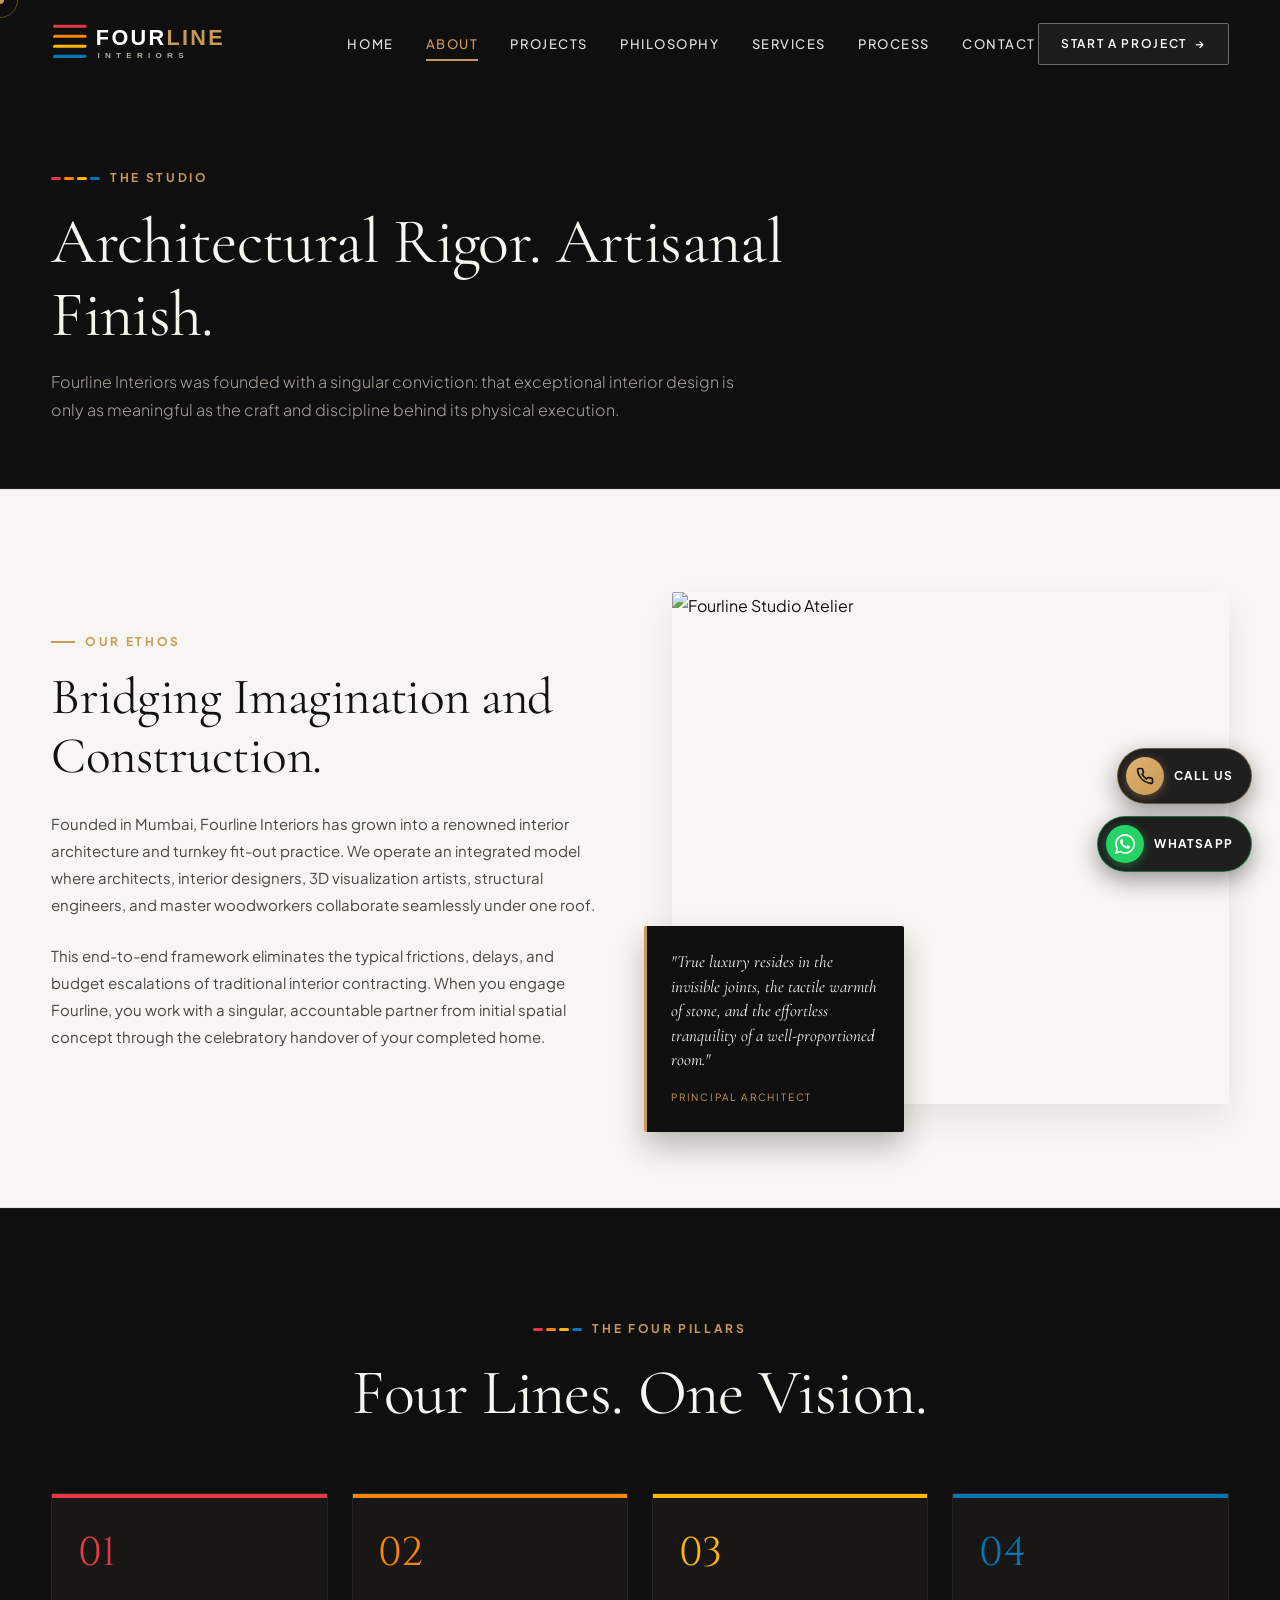
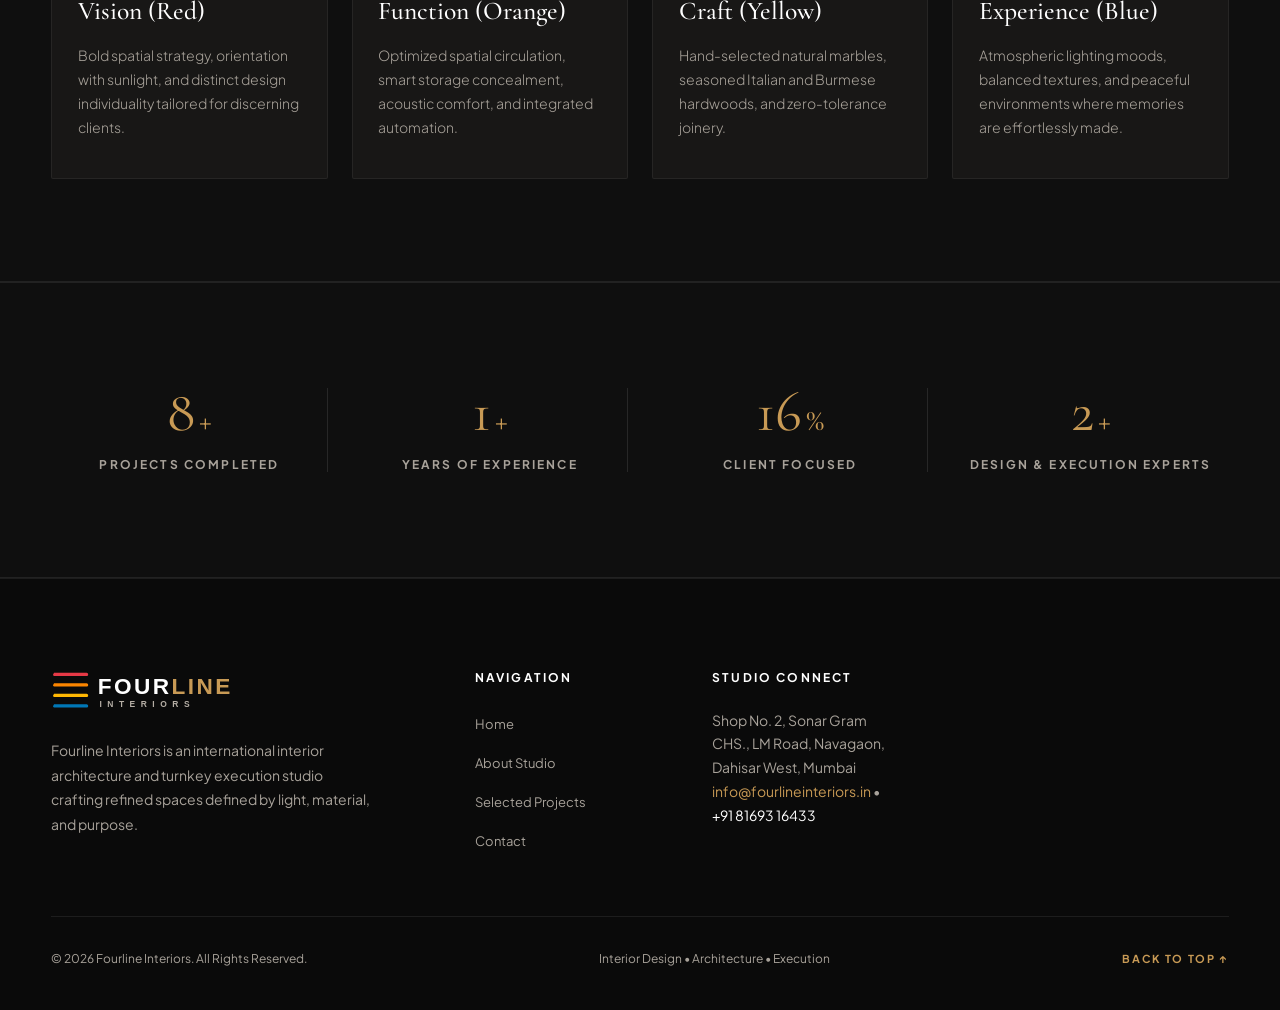
==== commit 6e5e3322: "Add floating Call & WhatsApp CTA buttons and remove 3D Visualization from services" ====
--- a/about.html
+++ b/about.html
@@ -202,6 +202,31 @@
     </div>
   </footer>
 
+  <!-- Floating Contact Action Bar (Call & WhatsApp) -->
+  <div class="floating-contact-bar">
+    <a href="tel:+918169316433" class="floating-cta-btn call-btn" aria-label="Call Fourline Interiors">
+      <div class="cta-icon-box call-icon">
+        <svg width="18" height="18" viewBox="0 0 24 24" fill="none" stroke="currentColor" stroke-width="2.2" stroke-linecap="round" stroke-linejoin="round">
+          <path d="M22 16.92v3a2 2 0 0 1-2.18 2 19.79 19.79 0 0 1-8.63-3.07 19.5 19.5 0 0 1-6-6 19.79 19.79 0 0 1-3.07-8.67A2 2 0 0 1 4.11 2h3a2 2 0 0 1 2 1.72 12.84 12.84 0 0 0 .7 2.81 2 2 0 0 1-.45 2.11L8.09 9.91a16 16 0 0 0 6 6l1.27-1.27a2 2 0 0 1 2.11-.45 12.84 12.84 0 0 0 2.81.7A2 2 0 0 1 22 16.92z"/>
+        </svg>
+      </div>
+      <span class="cta-btn-text">Call Us</span>
+    </a>
+
+    <a href="https://wa.me/918169316433?text=Hello%20Fourline%20Interiors%2C%20I%20would%20like%20to%20inquire%20about%20an%20interior%20project." 
+       class="floating-cta-btn whatsapp-btn" 
+       target="_blank" 
+       rel="noopener noreferrer" 
+       aria-label="Chat with Fourline Interiors on WhatsApp">
+      <div class="cta-icon-box wa-icon">
+        <svg width="20" height="20" viewBox="0 0 24 24" fill="currentColor">
+          <path d="M.057 24l1.687-6.163c-1.041-1.804-1.588-3.849-1.587-5.946.003-6.556 5.338-11.891 11.893-11.891 3.181.001 6.167 1.24 8.413 3.488 2.245 2.248 3.481 5.236 3.48 8.414-.003 6.557-5.338 11.892-11.893 11.892-1.99-.001-3.951-.5-5.688-1.448l-6.305 1.654zm6.597-3.807c1.676.995 3.276 1.591 5.392 1.592 5.448 0 9.886-4.434 9.889-9.885.002-5.462-4.415-9.89-9.881-9.892-5.452 0-9.887 4.434-9.889 9.884-.001 2.225.651 3.891 1.746 5.634l-.999 3.648 3.742-.981zm11.387-5.464c-.074-.124-.272-.198-.57-.347-.297-.149-1.758-.868-2.031-.967-.272-.099-.47-.149-.669.149-.198.297-.768.967-.941 1.165-.173.198-.347.223-.644.074-.297-.149-1.255-.462-2.39-1.475-.883-.788-1.48-1.761-1.653-2.059-.173-.297-.018-.458.13-.606.134-.133.297-.347.446-.521.151-.172.2-.296.3-.495.099-.198.05-.372-.025-.521-.075-.148-.669-1.611-.916-2.206-.242-.579-.487-.501-.669-.51l-.57-.01c-.198 0-.52.074-.792.372s-1.04 1.016-1.04 2.479 1.065 2.876 1.213 3.074c.149.198 2.095 3.2 5.076 4.487.709.306 1.263.489 1.694.626.712.226 1.36.194 1.872.118.571-.085 1.758-.719 2.006-1.413.248-.695.248-1.29.173-1.414z"/>
+        </svg>
+      </div>
+      <span class="cta-btn-text">WhatsApp</span>
+    </a>
+  </div>
+
   <script src="js/projects-data.js"></script>
   <script src="js/before-after.js"></script>
   <script src="js/main.js"></script>
--- a/css/style.css
+++ b/css/style.css
@@ -2170,8 +2170,122 @@
 }
 
 /* ==========================================================================
-   COMPREHENSIVE RESPONSIVE BREAKPOINTS
+   Floating Contact Action Bar (Call & WhatsApp CTAs)
    ========================================================================== */
+
+.floating-contact-bar {
+  position: fixed;
+  bottom: 28px;
+  right: 28px;
+  z-index: 9990;
+  display: flex;
+  flex-direction: column;
+  gap: 0.75rem;
+  align-items: flex-end;
+}
+
+.floating-cta-btn {
+  display: inline-flex;
+  align-items: center;
+  gap: 0.625rem;
+  background: rgba(18, 18, 18, 0.94);
+  backdrop-filter: blur(16px);
+  -webkit-backdrop-filter: blur(16px);
+  color: #FFFFFF;
+  padding: 0.5rem 1.125rem 0.5rem 0.5rem;
+  border-radius: 50px;
+  box-shadow: 0 8px 24px rgba(0, 0, 0, 0.4);
+  transition: transform 0.3s cubic-bezier(0.16, 1, 0.3, 1), box-shadow 0.3s ease, border-color 0.3s ease;
+  text-decoration: none;
+}
+
+/* Call Button */
+.floating-cta-btn.call-btn {
+  border: 1px solid rgba(200, 154, 85, 0.45);
+}
+
+.floating-cta-btn.call-btn:hover {
+  transform: translateY(-3px) scale(1.02);
+  border-color: var(--gold-primary);
+  box-shadow: 0 12px 30px rgba(0, 0, 0, 0.5), 0 0 20px rgba(200, 154, 85, 0.35);
+}
+
+.cta-icon-box.call-icon {
+  width: 38px;
+  height: 38px;
+  border-radius: 50%;
+  background: linear-gradient(135deg, #DFB270 0%, #C89A55 100%);
+  display: flex;
+  align-items: center;
+  justify-content: center;
+  color: #111111;
+  flex-shrink: 0;
+  box-shadow: 0 2px 10px rgba(200, 154, 85, 0.4);
+  animation: callPulse 2.8s infinite ease-in-out;
+}
+
+@keyframes callPulse {
+  0%, 100% { transform: scale(1); box-shadow: 0 0 0 0 rgba(200, 154, 85, 0.6); }
+  50% { transform: scale(1.06); box-shadow: 0 0 0 8px rgba(200, 154, 85, 0); }
+}
+
+/* WhatsApp Button */
+.floating-cta-btn.whatsapp-btn {
+  border: 1px solid rgba(37, 211, 102, 0.45);
+}
+
+.floating-cta-btn.whatsapp-btn:hover {
+  transform: translateY(-3px) scale(1.02);
+  border-color: #25D366;
+  box-shadow: 0 12px 30px rgba(0, 0, 0, 0.5), 0 0 20px rgba(37, 211, 102, 0.35);
+}
+
+.cta-icon-box.wa-icon {
+  width: 38px;
+  height: 38px;
+  border-radius: 50%;
+  background-color: #25D366;
+  display: flex;
+  align-items: center;
+  justify-content: center;
+  color: #FFFFFF;
+  flex-shrink: 0;
+  box-shadow: 0 2px 10px rgba(37, 211, 102, 0.4);
+  animation: waPulse 2.8s infinite ease-in-out 1.4s;
+}
+
+@keyframes waPulse {
+  0%, 100% { transform: scale(1); box-shadow: 0 0 0 0 rgba(37, 211, 102, 0.6); }
+  50% { transform: scale(1.06); box-shadow: 0 0 0 8px rgba(37, 211, 102, 0); }
+}
+
+.cta-btn-text {
+  font-size: 0.75rem;
+  font-weight: 700;
+  letter-spacing: 0.1em;
+  text-transform: uppercase;
+  color: #FFFFFF;
+  white-space: nowrap;
+}
+
+@media (max-width: 600px) {
+  .floating-contact-bar {
+    bottom: 18px;
+    right: 18px;
+    gap: 0.625rem;
+  }
+  .floating-cta-btn {
+    padding: 0.4rem 0.875rem 0.4rem 0.4rem;
+  }
+  .cta-icon-box.call-icon,
+  .cta-icon-box.wa-icon {
+    width: 34px;
+    height: 34px;
+  }
+  .cta-btn-text {
+    font-size: 0.6875rem;
+  }
+}
 
 /* 1. Large Tablets / Laptops (<= 1024px) */
 @media (max-width: 1024px) {
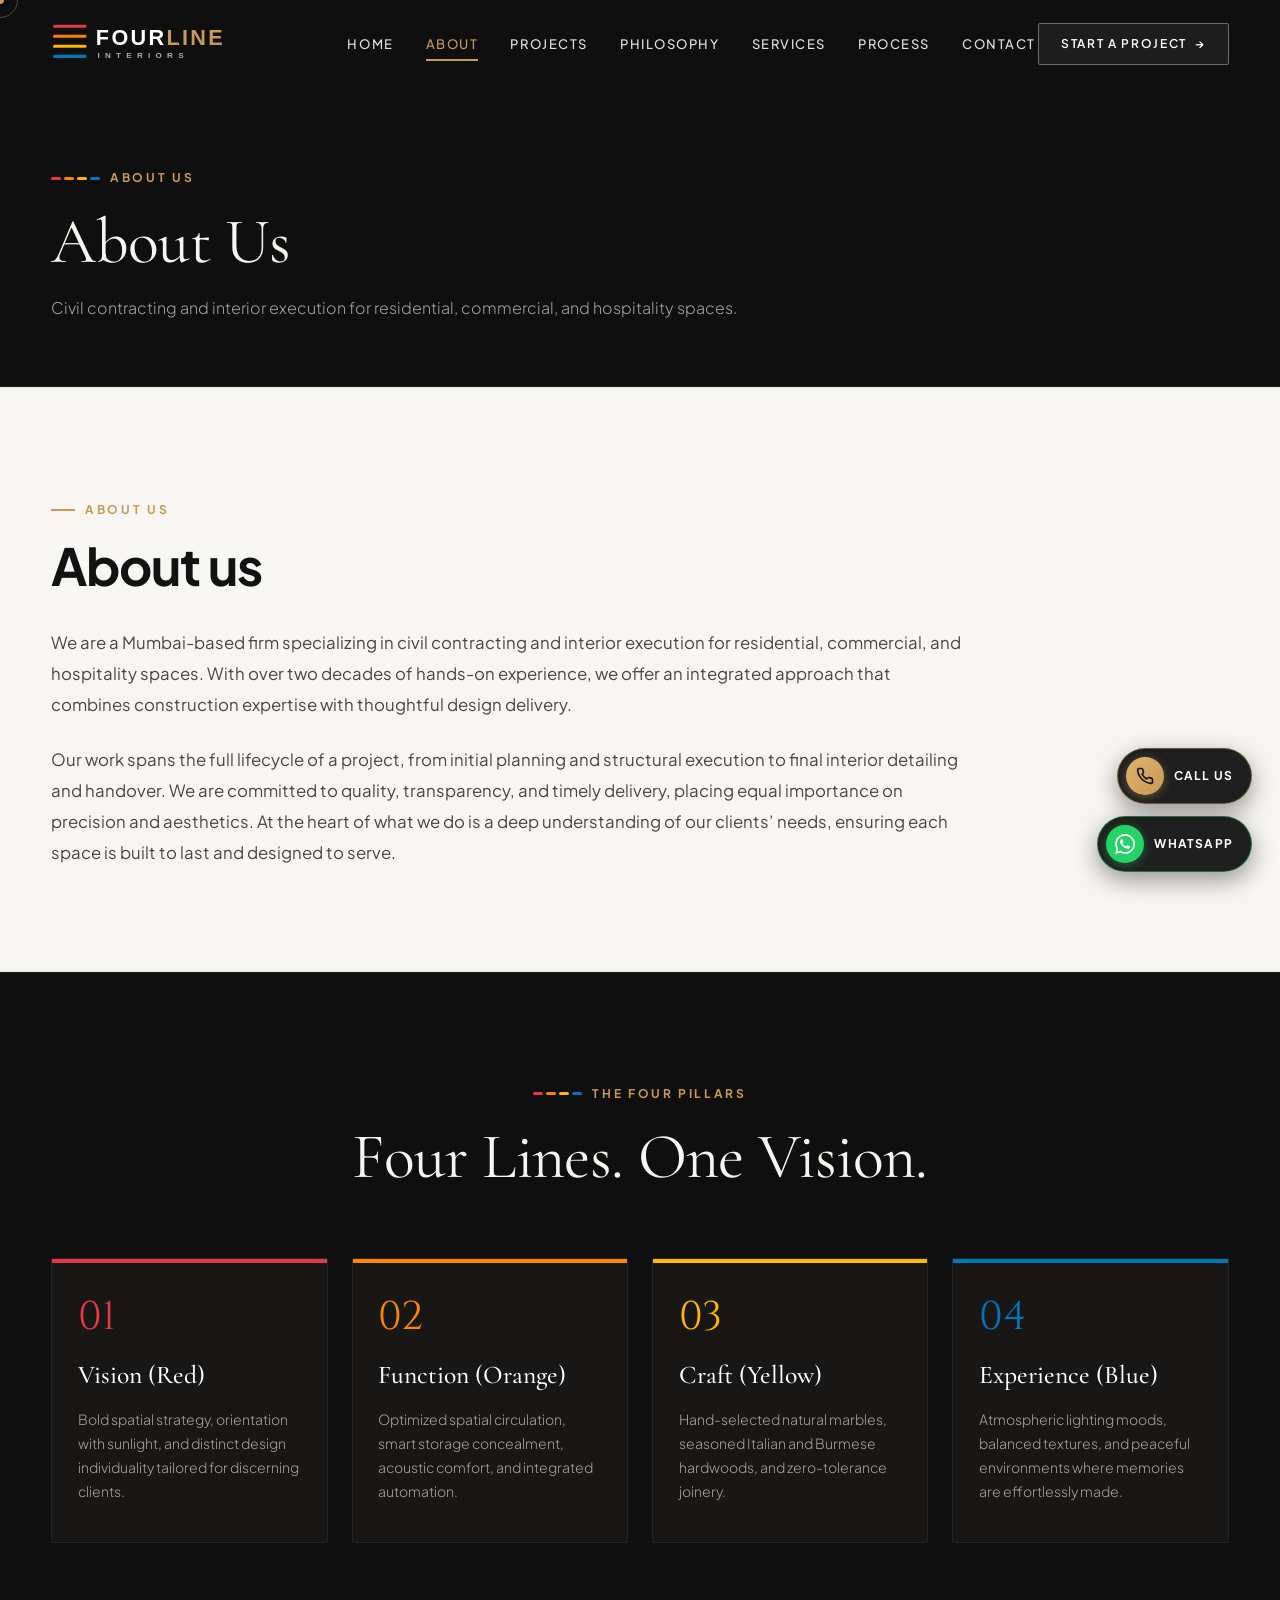
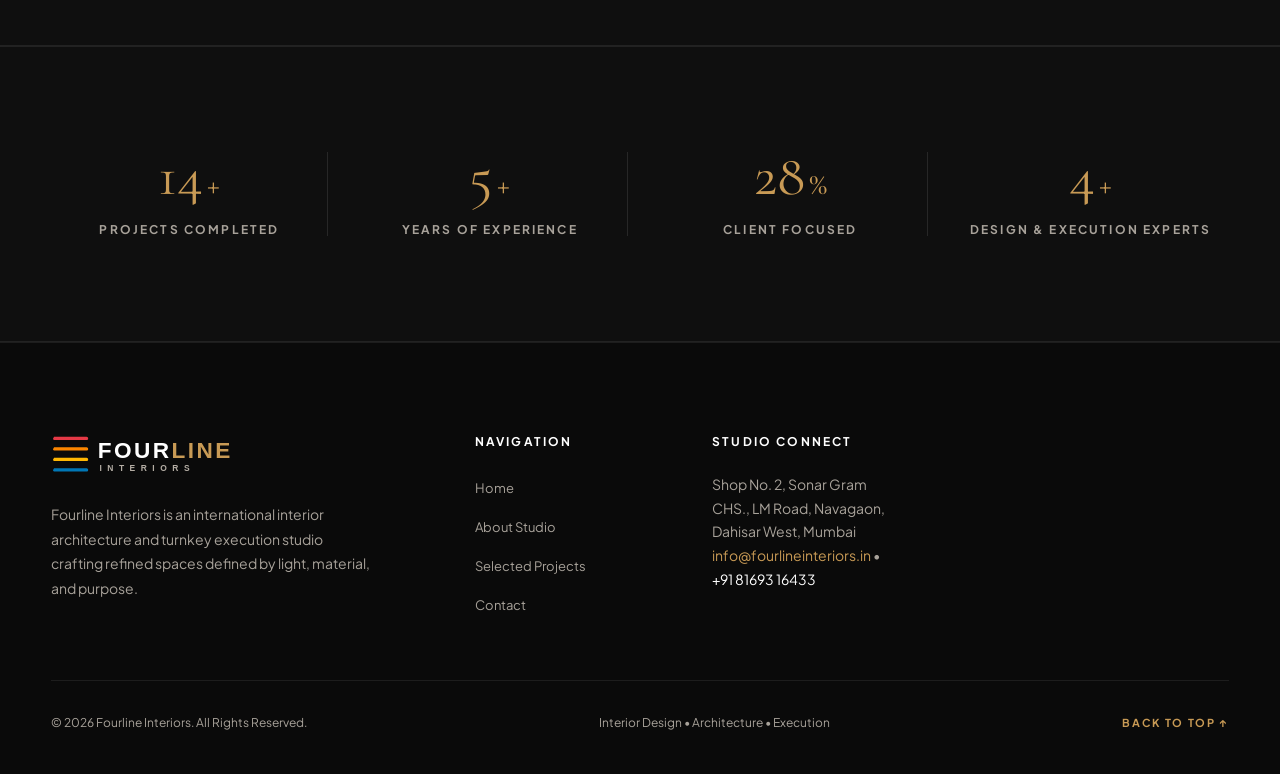
==== commit b41b74ef: "Update About Us section copy and clean up layout" ====
--- a/about.html
+++ b/about.html
@@ -3,8 +3,8 @@
 <head>
   <meta charset="UTF-8" />
   <meta name="viewport" content="width=device-width, initial-scale=1.0" />
-  <meta name="description" content="About FOURLINE INTERIORS — Learn about our interior design philosophy, execution craftsmanship, leadership team, and material curation atelier." />
-  <title>About Studio — FOURLINE INTERIORS</title>
+  <meta name="description" content="About FOURLINE INTERIORS — Mumbai-based firm specializing in civil contracting and interior execution for residential, commercial, and hospitality spaces with over two decades of hands-on experience." />
+  <title>About Us — FOURLINE INTERIORS</title>
   <link rel="icon" type="image/svg+xml" href="assets/logo.svg" />
   <link rel="stylesheet" href="css/style.css" />
 </head>
@@ -64,11 +64,11 @@
           <span class="line-3"></span>
           <span class="line-4"></span>
         </div>
-        <span style="color: var(--gold-primary);">The Studio</span>
-      </div>
-      <h1 class="section-title light" style="max-width: 850px;">Architectural Rigor. Artisanal Finish.</h1>
-      <p class="section-subtitle light" style="max-width: 700px;">
-        Fourline Interiors was founded with a singular conviction: that exceptional interior design is only as meaningful as the craft and discipline behind its physical execution.
+        <span style="color: var(--gold-primary);">About Us</span>
+      </div>
+      <h1 class="section-title light" style="max-width: 850px;">About Us</h1>
+      <p class="section-subtitle light" style="max-width: 750px;">
+        Civil contracting and interior execution for residential, commercial, and hospitality spaces.
       </p>
     </div>
   </section>
@@ -76,28 +76,18 @@
   <!-- Studio Story Section -->
   <section class="section intro-section">
     <div class="container">
-      <div class="intro-grid">
-        <div>
-          <div class="section-tag">
-            <span class="tag-line"></span>
-            <span>Our Ethos</span>
-          </div>
-          <h2 class="intro-lead-heading">Bridging Imagination and Construction.</h2>
-          <p class="intro-text-body">
-            Founded in Mumbai, Fourline Interiors has grown into a renowned interior architecture and turnkey fit-out practice. We operate an integrated model where architects, interior designers, 3D visualization artists, structural engineers, and master woodworkers collaborate seamlessly under one roof.
-          </p>
-          <p class="intro-text-body">
-            This end-to-end framework eliminates the typical frictions, delays, and budget escalations of traditional interior contracting. When you engage Fourline, you work with a singular, accountable partner from initial spatial concept through the celebratory handover of your completed home.
-          </p>
-        </div>
-
-        <div class="intro-right-image-wrapper">
-          <img src="https://images.unsplash.com/photo-1600585154526-990dced4db0d?auto=format&fit=crop&w=1200&q=85" alt="Fourline Studio Atelier" class="intro-image-main" />
-          <div class="intro-floating-card">
-            <p class="card-quote">"True luxury resides in the invisible joints, the tactile warmth of stone, and the effortless tranquility of a well-proportioned room."</p>
-            <span class="card-author">Principal Architect</span>
-          </div>
-        </div>
+      <div class="intro-content-wrapper" style="max-width: 920px;">
+        <div class="section-tag">
+          <span class="tag-line"></span>
+          <span>About Us</span>
+        </div>
+        <h2 class="intro-lead-heading" style="font-family: var(--font-sans); font-weight: 700; letter-spacing: -0.02em; margin-bottom: 2rem;">About us</h2>
+        <p class="intro-text-body" style="font-size: clamp(1.05rem, 1.2vw, 1.2rem); line-height: 1.85; color: var(--text-secondary); margin-bottom: 1.5rem;">
+          We are a Mumbai-based firm specializing in civil contracting and interior execution for residential, commercial, and hospitality spaces. With over two decades of hands-on experience, we offer an integrated approach that combines construction expertise with thoughtful design delivery.
+        </p>
+        <p class="intro-text-body" style="font-size: clamp(1.05rem, 1.2vw, 1.2rem); line-height: 1.85; color: var(--text-secondary); margin-bottom: 0;">
+          Our work spans the full lifecycle of a project, from initial planning and structural execution to final interior detailing and handover. We are committed to quality, transparency, and timely delivery, placing equal importance on precision and aesthetics. At the heart of what we do is a deep understanding of our clients’ needs, ensuring each space is built to last and designed to serve.
+        </p>
       </div>
     </div>
   </section>
@@ -152,7 +142,7 @@
           <div class="stat-label">Projects Completed</div>
         </div>
         <div class="stat-box">
-          <div class="stat-number-wrapper"><span class="stat-number" data-target="10">0</span><span class="stat-suffix">+</span></div>
+          <div class="stat-number-wrapper"><span class="stat-number" data-target="20">0</span><span class="stat-suffix">+</span></div>
           <div class="stat-label">Years of Experience</div>
         </div>
         <div class="stat-box">
--- a/css/style.css
+++ b/css/style.css
@@ -1116,7 +1116,7 @@
 
 .service-item {
   display: grid;
-  grid-template-columns: 60px 1.4fr 2fr 40px;
+  grid-template-columns: 44px 1.4fr 2fr 40px;
   align-items: center;
   padding: 1.75rem 0;
   border-top: 1px solid var(--border-medium);
@@ -1132,6 +1132,89 @@
   padding-left: 1rem;
   padding-right: 1rem;
   background-color: #FFFFFF;
+}
+
+/* Coloured Bullets */
+.service-bullet {
+  width: 14px;
+  height: 14px;
+  border-radius: 50%;
+  display: inline-block;
+  position: relative;
+  transition: transform 0.35s cubic-bezier(0.16, 1, 0.3, 1), box-shadow 0.35s ease;
+  flex-shrink: 0;
+}
+
+.service-bullet::after {
+  content: '';
+  position: absolute;
+  top: -4px;
+  left: -4px;
+  right: -4px;
+  bottom: -4px;
+  border-radius: 50%;
+  border: 1.5px solid currentColor;
+  opacity: 0.35;
+  transition: transform 0.35s cubic-bezier(0.16, 1, 0.3, 1), opacity 0.35s ease;
+}
+
+.service-bullet.bullet-red {
+  background-color: var(--line-red);
+  color: var(--line-red);
+  box-shadow: 0 0 10px rgba(230, 57, 70, 0.45);
+}
+
+.service-bullet.bullet-orange {
+  background-color: var(--line-orange);
+  color: var(--line-orange);
+  box-shadow: 0 0 10px rgba(251, 133, 0, 0.45);
+}
+
+.service-bullet.bullet-yellow {
+  background-color: var(--line-yellow);
+  color: var(--line-yellow);
+  box-shadow: 0 0 10px rgba(255, 183, 3, 0.45);
+}
+
+.service-bullet.bullet-blue {
+  background-color: var(--line-blue);
+  color: var(--line-blue);
+  box-shadow: 0 0 10px rgba(0, 119, 182, 0.45);
+}
+
+.service-bullet.bullet-gold {
+  background-color: var(--gold-primary);
+  color: var(--gold-primary);
+  box-shadow: 0 0 10px rgba(200, 154, 85, 0.45);
+}
+
+.service-item:hover .service-bullet {
+  transform: scale(1.35);
+}
+
+.service-item:hover .service-bullet::after {
+  transform: scale(1.35);
+  opacity: 0.85;
+}
+
+.service-item:hover .service-bullet.bullet-red {
+  box-shadow: 0 0 18px rgba(230, 57, 70, 0.8);
+}
+
+.service-item:hover .service-bullet.bullet-orange {
+  box-shadow: 0 0 18px rgba(251, 133, 0, 0.8);
+}
+
+.service-item:hover .service-bullet.bullet-yellow {
+  box-shadow: 0 0 18px rgba(255, 183, 3, 0.8);
+}
+
+.service-item:hover .service-bullet.bullet-blue {
+  box-shadow: 0 0 18px rgba(0, 119, 182, 0.8);
+}
+
+.service-item:hover .service-bullet.bullet-gold {
+  box-shadow: 0 0 18px rgba(200, 154, 85, 0.8);
 }
 
 .service-num {
@@ -2414,11 +2497,24 @@
   }
 
   .service-item {
-    grid-template-columns: 1fr;
-    gap: 0.5rem;
+    display: grid;
+    grid-template-columns: 28px 1fr;
+    grid-template-areas:
+      "bullet title"
+      ". desc";
+    gap: 0.35rem 0.75rem;
     padding: 1.5rem 0;
+    align-items: baseline;
+  }
+  .service-bullet {
+    grid-area: bullet;
+    margin-top: 6px;
+  }
+  .service-name {
+    grid-area: title;
   }
   .service-description {
+    grid-area: desc;
     padding-right: 0;
   }
 
@@ -2498,3 +2594,431 @@
     height: 260px;
   }
 }
+
+/* ==========================================================================
+   PORTFOLIO EXECUTION GALLERY (AUTHENTIC INTERIOR WORKS)
+   ========================================================================== */
+
+.portfolio-gallery-section {
+  background-color: var(--bg-primary);
+  position: relative;
+}
+
+.portfolio-gallery-header {
+  display: flex;
+  justify-content: space-between;
+  align-items: flex-end;
+  gap: 2rem;
+  margin-bottom: 2.5rem;
+  flex-wrap: wrap;
+}
+
+.pdf-download-card {
+  display: inline-flex;
+  align-items: center;
+  gap: 1rem;
+  padding: 0.85rem 1.35rem;
+  background: linear-gradient(135deg, rgba(200, 154, 85, 0.08) 0%, rgba(200, 154, 85, 0.02) 100%);
+  border: 1px solid var(--border-medium);
+  border-radius: 6px;
+  text-decoration: none;
+  color: var(--text-primary);
+  transition: var(--transition-smooth);
+}
+
+.pdf-download-card:hover {
+  background: linear-gradient(135deg, rgba(200, 154, 85, 0.16) 0%, rgba(200, 154, 85, 0.06) 100%);
+  border-color: var(--gold-primary);
+  transform: translateY(-2px);
+  box-shadow: 0 8px 24px rgba(200, 154, 85, 0.15);
+}
+
+.pdf-icon-badge {
+  width: 40px;
+  height: 40px;
+  background-color: var(--gold-primary);
+  color: #FFFFFF;
+  display: flex;
+  align-items: center;
+  justify-content: center;
+  border-radius: 4px;
+  font-weight: 700;
+  font-size: 0.75rem;
+  letter-spacing: 0.05em;
+  flex-shrink: 0;
+}
+
+.pdf-download-text .pdf-title {
+  font-size: 0.875rem;
+  font-weight: 600;
+  color: var(--text-primary);
+  display: flex;
+  align-items: center;
+  gap: 0.35rem;
+}
+
+.pdf-download-text .pdf-subtitle {
+  font-size: 0.75rem;
+  color: var(--text-muted);
+}
+
+/* Gallery Filter Tabs */
+.gallery-filter-tabs {
+  display: flex;
+  flex-wrap: wrap;
+  gap: 0.5rem;
+  margin-bottom: 2.5rem;
+}
+
+.gallery-filter-btn {
+  padding: 0.6rem 1.25rem;
+  font-size: 0.8125rem;
+  font-weight: 500;
+  letter-spacing: 0.03em;
+  background-color: var(--bg-secondary);
+  border: 1px solid var(--border-subtle);
+  border-radius: 30px;
+  color: var(--text-secondary);
+  cursor: pointer;
+  transition: var(--transition-fast);
+}
+
+.gallery-filter-btn:hover {
+  border-color: var(--gold-primary);
+  color: var(--text-primary);
+  background-color: #FFFFFF;
+}
+
+.gallery-filter-btn.active {
+  background-color: var(--text-primary);
+  color: #FFFFFF;
+  border-color: var(--text-primary);
+}
+
+/* Gallery Grid */
+.portfolio-gallery-grid {
+  display: grid;
+  grid-template-columns: repeat(4, 1fr);
+  gap: 1.5rem;
+  margin-bottom: 3rem;
+}
+
+.gallery-card {
+  position: relative;
+  background-color: #FFFFFF;
+  border-radius: 4px;
+  overflow: hidden;
+  border: 1px solid var(--border-subtle);
+  box-shadow: 0 4px 16px rgba(0, 0, 0, 0.03);
+  cursor: pointer;
+  transition: var(--transition-smooth);
+  display: flex;
+  flex-direction: column;
+}
+
+.gallery-card:hover {
+  transform: translateY(-6px);
+  border-color: var(--gold-primary);
+  box-shadow: 0 16px 36px rgba(0, 0, 0, 0.1);
+}
+
+.gallery-card-img-wrap {
+  position: relative;
+  width: 100%;
+  aspect-ratio: 4 / 3;
+  overflow: hidden;
+  background-color: var(--bg-warm);
+}
+
+.gallery-card-img-wrap img {
+  width: 100%;
+  height: 100%;
+  object-fit: cover;
+  display: block;
+  transition: transform 0.6s cubic-bezier(0.16, 1, 0.3, 1);
+}
+
+.gallery-card:hover .gallery-card-img-wrap img {
+  transform: scale(1.08);
+}
+
+.gallery-badge {
+  position: absolute;
+  top: 12px;
+  left: 12px;
+  background: rgba(15, 15, 15, 0.75);
+  backdrop-filter: blur(8px);
+  color: var(--gold-hover);
+  font-size: 0.6875rem;
+  font-weight: 600;
+  text-transform: uppercase;
+  letter-spacing: 0.08em;
+  padding: 0.3rem 0.65rem;
+  border-radius: 3px;
+  z-index: 2;
+  border: 1px solid rgba(255, 255, 255, 0.1);
+}
+
+.gallery-zoom-overlay {
+  position: absolute;
+  inset: 0;
+  background: linear-gradient(to top, rgba(15, 15, 15, 0.7) 0%, transparent 60%);
+  display: flex;
+  align-items: center;
+  justify-content: center;
+  opacity: 0;
+  transition: opacity 0.3s ease;
+  z-index: 2;
+}
+
+.gallery-card:hover .gallery-zoom-overlay {
+  opacity: 1;
+}
+
+.gallery-zoom-icon {
+  width: 44px;
+  height: 44px;
+  border-radius: 50%;
+  background: rgba(255, 255, 255, 0.95);
+  color: var(--text-primary);
+  display: flex;
+  align-items: center;
+  justify-content: center;
+  transform: scale(0.8);
+  transition: transform 0.3s cubic-bezier(0.16, 1, 0.3, 1);
+}
+
+.gallery-card:hover .gallery-zoom-icon {
+  transform: scale(1);
+}
+
+.gallery-card-info {
+  padding: 1.125rem 1.25rem;
+  display: flex;
+  flex-direction: column;
+  gap: 0.35rem;
+  background: #FFFFFF;
+  border-top: 1px solid var(--border-subtle);
+  flex-grow: 1;
+}
+
+.gallery-card-title {
+  font-family: var(--font-serif);
+  font-size: 1.15rem;
+  font-weight: 500;
+  color: var(--text-primary);
+  line-height: 1.35;
+}
+
+.gallery-card-desc {
+  font-size: 0.8125rem;
+  color: var(--text-secondary);
+  line-height: 1.5;
+  display: -webkit-box;
+  -webkit-line-clamp: 2;
+  -webkit-box-orient: vertical;
+  overflow: hidden;
+}
+
+/* Load More / Show All Bar */
+.gallery-action-bar {
+  text-align: center;
+  margin-top: 1.5rem;
+}
+
+.gallery-load-btn {
+  display: inline-flex;
+  align-items: center;
+  gap: 0.5rem;
+  padding: 0.85rem 2rem;
+  font-size: 0.875rem;
+  font-weight: 600;
+  letter-spacing: 0.05em;
+  background-color: var(--bg-primary);
+  border: 1.5px solid var(--border-medium);
+  border-radius: 30px;
+  color: var(--text-primary);
+  cursor: pointer;
+  transition: var(--transition-fast);
+}
+
+.gallery-load-btn:hover {
+  background-color: var(--text-primary);
+  color: #FFFFFF;
+  border-color: var(--text-primary);
+}
+
+/* ==========================================================================
+   FULLSCREEN GALLERY LIGHTBOX
+   ========================================================================== */
+
+.gallery-lightbox {
+  position: fixed;
+  inset: 0;
+  background: rgba(10, 10, 10, 0.95);
+  backdrop-filter: blur(16px);
+  z-index: 10000;
+  display: flex;
+  flex-direction: column;
+  justify-content: space-between;
+  opacity: 0;
+  visibility: hidden;
+  transition: opacity 0.35s ease, visibility 0.35s ease;
+}
+
+.gallery-lightbox.open {
+  opacity: 1;
+  visibility: visible;
+}
+
+.lightbox-topbar {
+  display: flex;
+  justify-content: space-between;
+  align-items: center;
+  padding: 1.5rem 2rem;
+  color: #FFFFFF;
+  z-index: 10;
+}
+
+.lightbox-counter {
+  font-family: var(--font-display);
+  font-size: 0.9375rem;
+  letter-spacing: 0.1em;
+  color: var(--gold-primary);
+}
+
+.lightbox-controls {
+  display: flex;
+  align-items: center;
+  gap: 1rem;
+}
+
+.lightbox-close-btn {
+  background: rgba(255, 255, 255, 0.1);
+  border: 1px solid rgba(255, 255, 255, 0.2);
+  color: #FFFFFF;
+  width: 44px;
+  height: 44px;
+  border-radius: 50%;
+  display: flex;
+  align-items: center;
+  justify-content: center;
+  cursor: pointer;
+  transition: var(--transition-fast);
+}
+
+.lightbox-close-btn:hover {
+  background: var(--gold-primary);
+  border-color: var(--gold-primary);
+  transform: rotate(90deg);
+}
+
+.lightbox-stage {
+  position: relative;
+  flex-grow: 1;
+  display: flex;
+  align-items: center;
+  justify-content: center;
+  padding: 0 1.5rem;
+  overflow: hidden;
+}
+
+.lightbox-image {
+  max-width: 90vw;
+  max-height: 75vh;
+  object-fit: contain;
+  border-radius: 4px;
+  box-shadow: 0 20px 60px rgba(0, 0, 0, 0.5);
+  transition: transform 0.3s ease, opacity 0.3s ease;
+}
+
+.lightbox-nav-btn {
+  position: absolute;
+  top: 50%;
+  transform: translateY(-50%);
+  width: 52px;
+  height: 52px;
+  border-radius: 50%;
+  background: rgba(255, 255, 255, 0.12);
+  border: 1px solid rgba(255, 255, 255, 0.25);
+  color: #FFFFFF;
+  display: flex;
+  align-items: center;
+  justify-content: center;
+  cursor: pointer;
+  transition: var(--transition-fast);
+  z-index: 5;
+}
+
+.lightbox-nav-btn:hover {
+  background: var(--gold-primary);
+  border-color: var(--gold-primary);
+  transform: translateY(-50%) scale(1.1);
+}
+
+.lightbox-prev {
+  left: 2rem;
+}
+
+.lightbox-next {
+  right: 2rem;
+}
+
+.lightbox-bottombar {
+  padding: 1.5rem 2rem;
+  background: linear-gradient(to top, rgba(0,0,0,0.8) 0%, transparent 100%);
+  text-align: center;
+  z-index: 10;
+}
+
+.lightbox-title {
+  font-family: var(--font-serif);
+  font-size: 1.35rem;
+  color: #FFFFFF;
+  margin-bottom: 0.35rem;
+}
+
+.lightbox-caption {
+  font-size: 0.875rem;
+  color: var(--text-light-muted);
+  max-width: 600px;
+  margin: 0 auto;
+}
+
+/* Responsive Gallery Grid */
+@media (max-width: 1200px) {
+  .portfolio-gallery-grid {
+    grid-template-columns: repeat(3, 1fr);
+  }
+}
+
+@media (max-width: 900px) {
+  .portfolio-gallery-grid {
+    grid-template-columns: repeat(2, 1fr);
+  }
+  .lightbox-prev {
+    left: 0.75rem;
+  }
+  .lightbox-next {
+    right: 0.75rem;
+  }
+}
+
+@media (max-width: 600px) {
+  .portfolio-gallery-grid {
+    grid-template-columns: 1fr;
+  }
+  .portfolio-gallery-header {
+    flex-direction: column;
+    align-items: flex-start;
+  }
+  .lightbox-topbar,
+  .lightbox-bottombar {
+    padding: 1rem 1.25rem;
+  }
+  .lightbox-nav-btn {
+    width: 42px;
+    height: 42px;
+  }
+}
+
